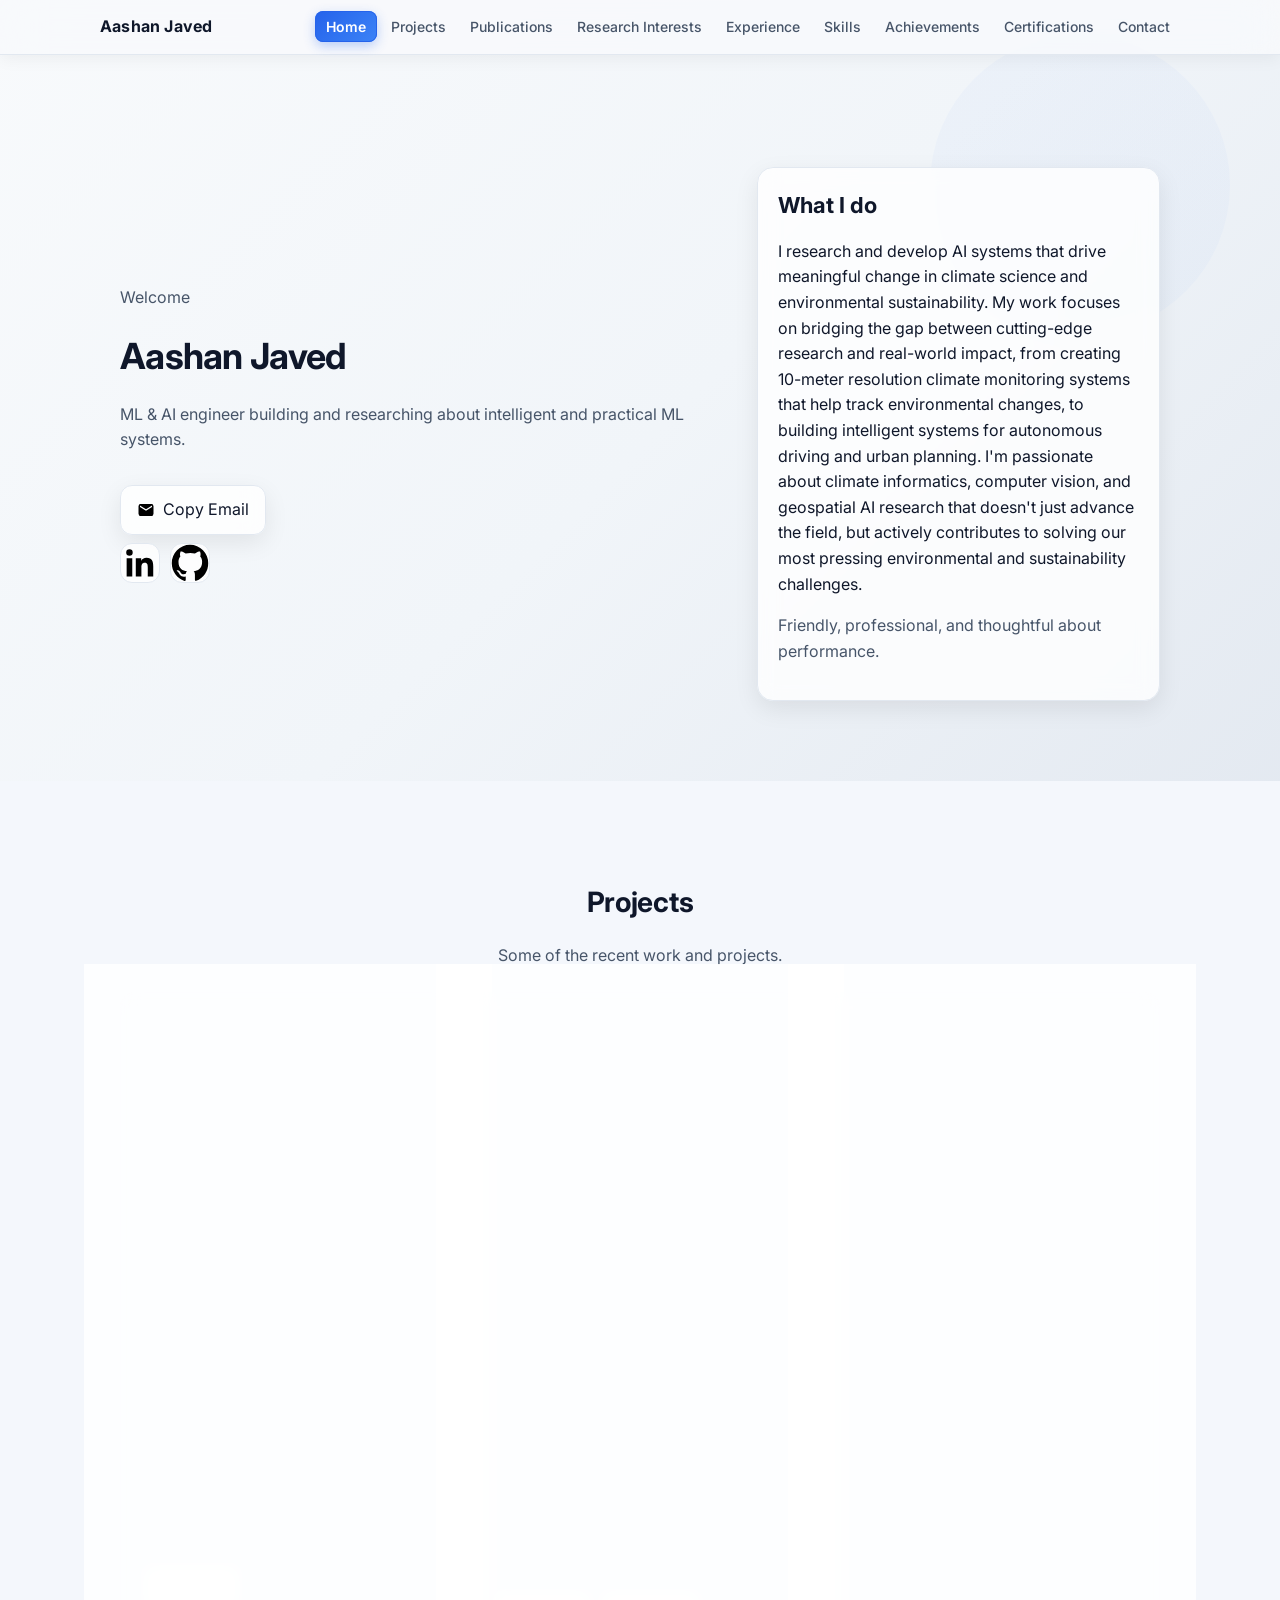
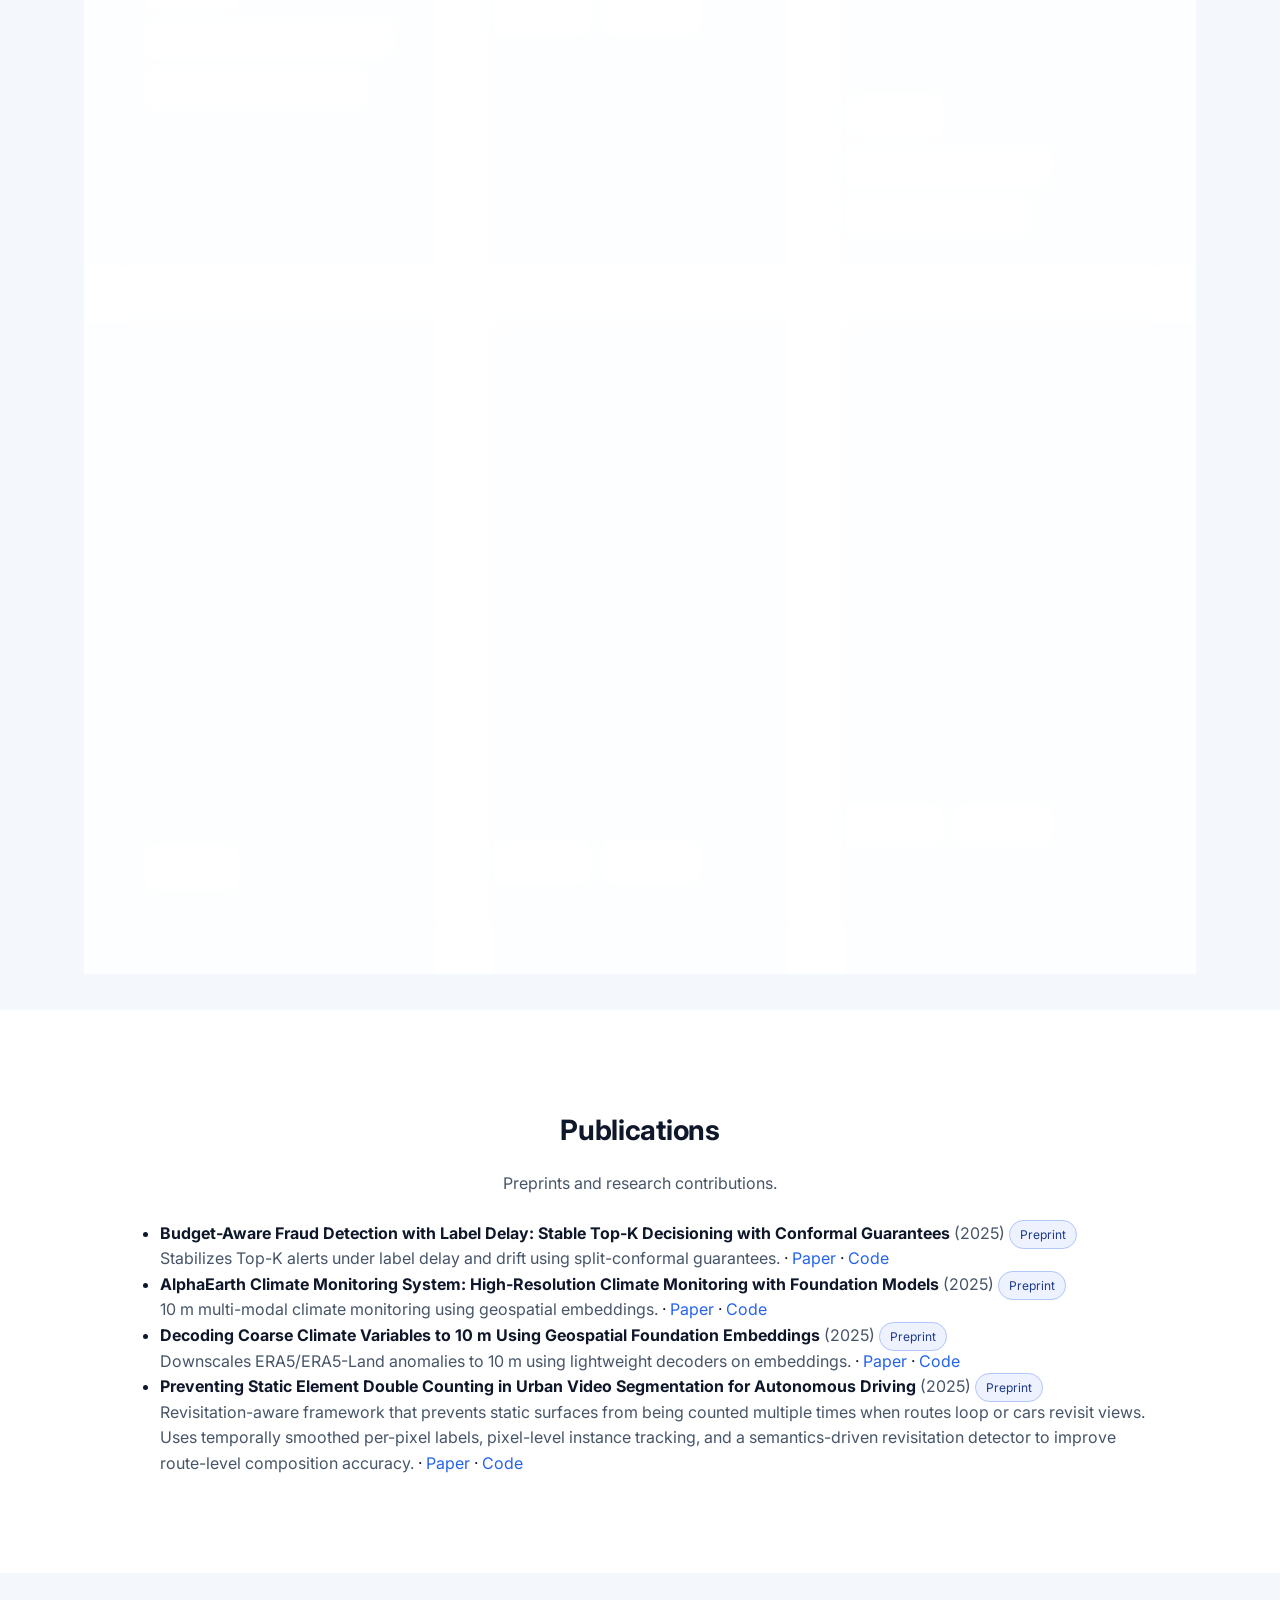
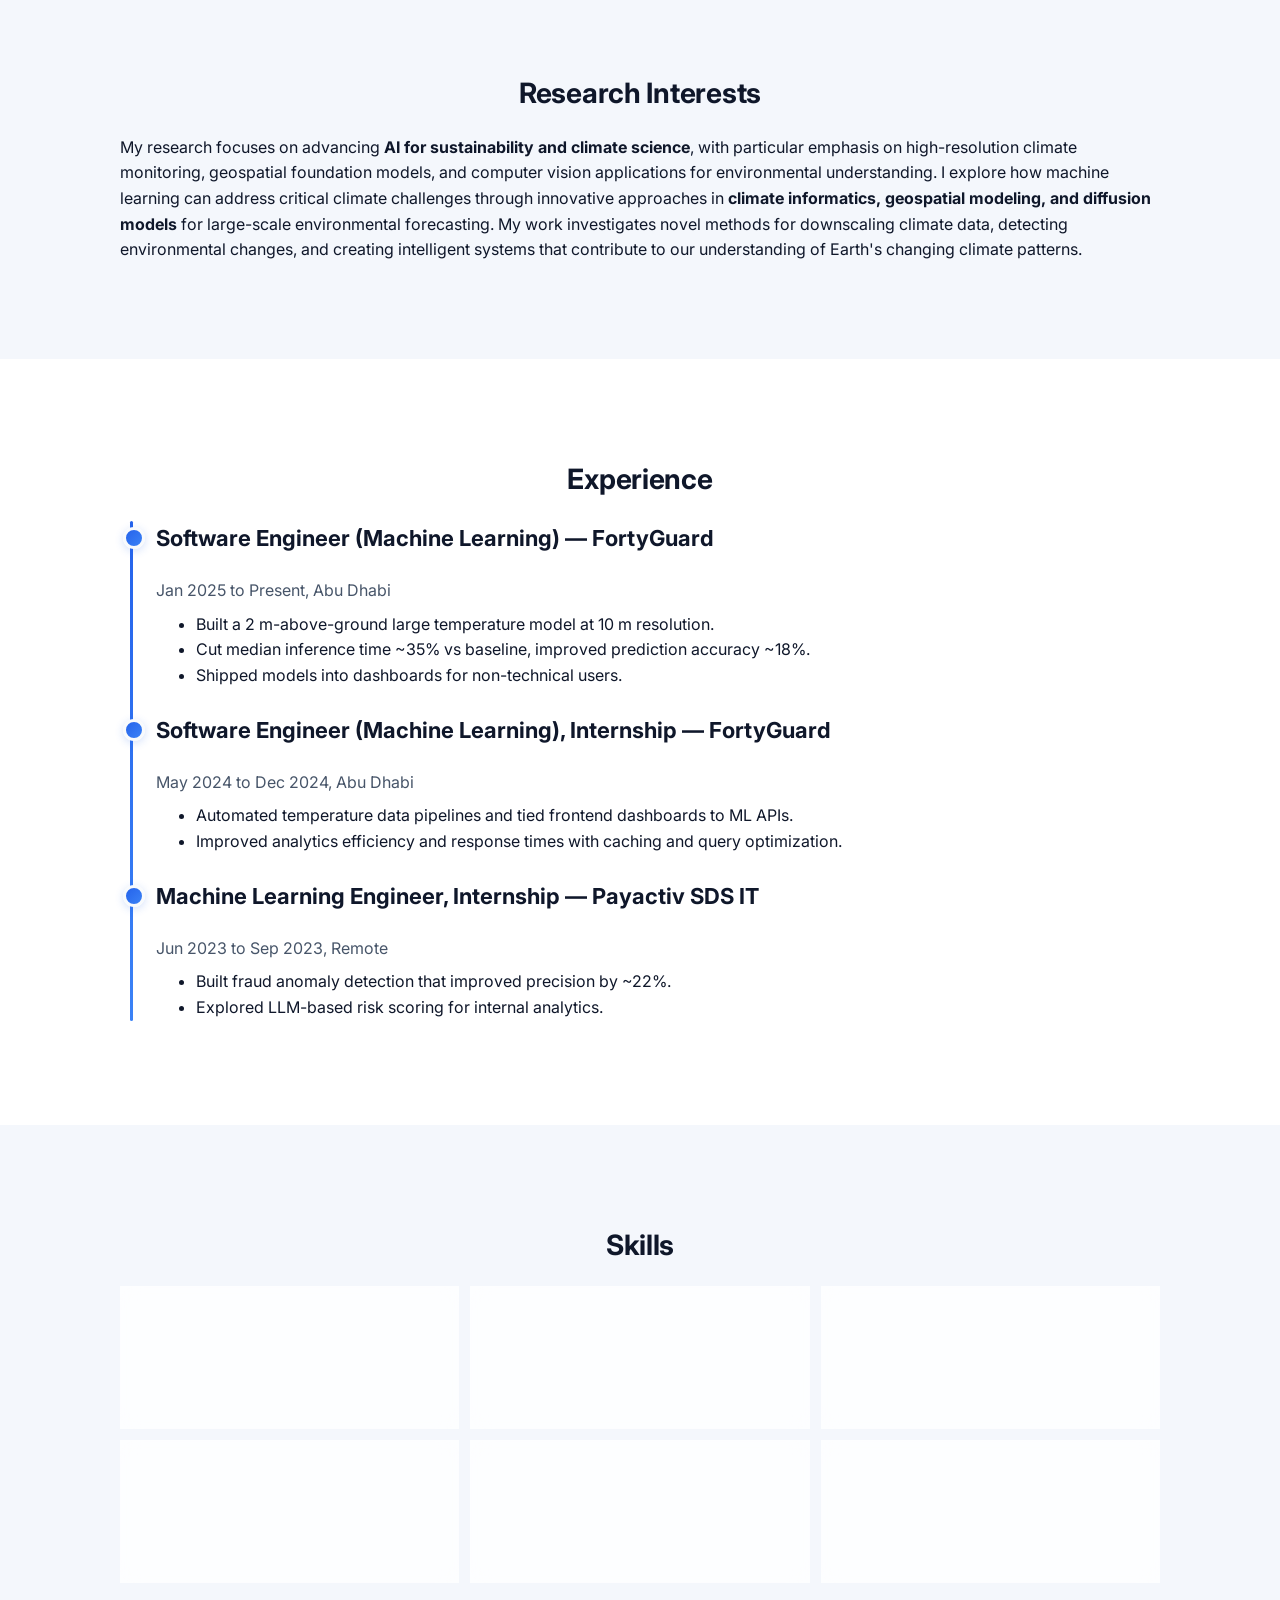
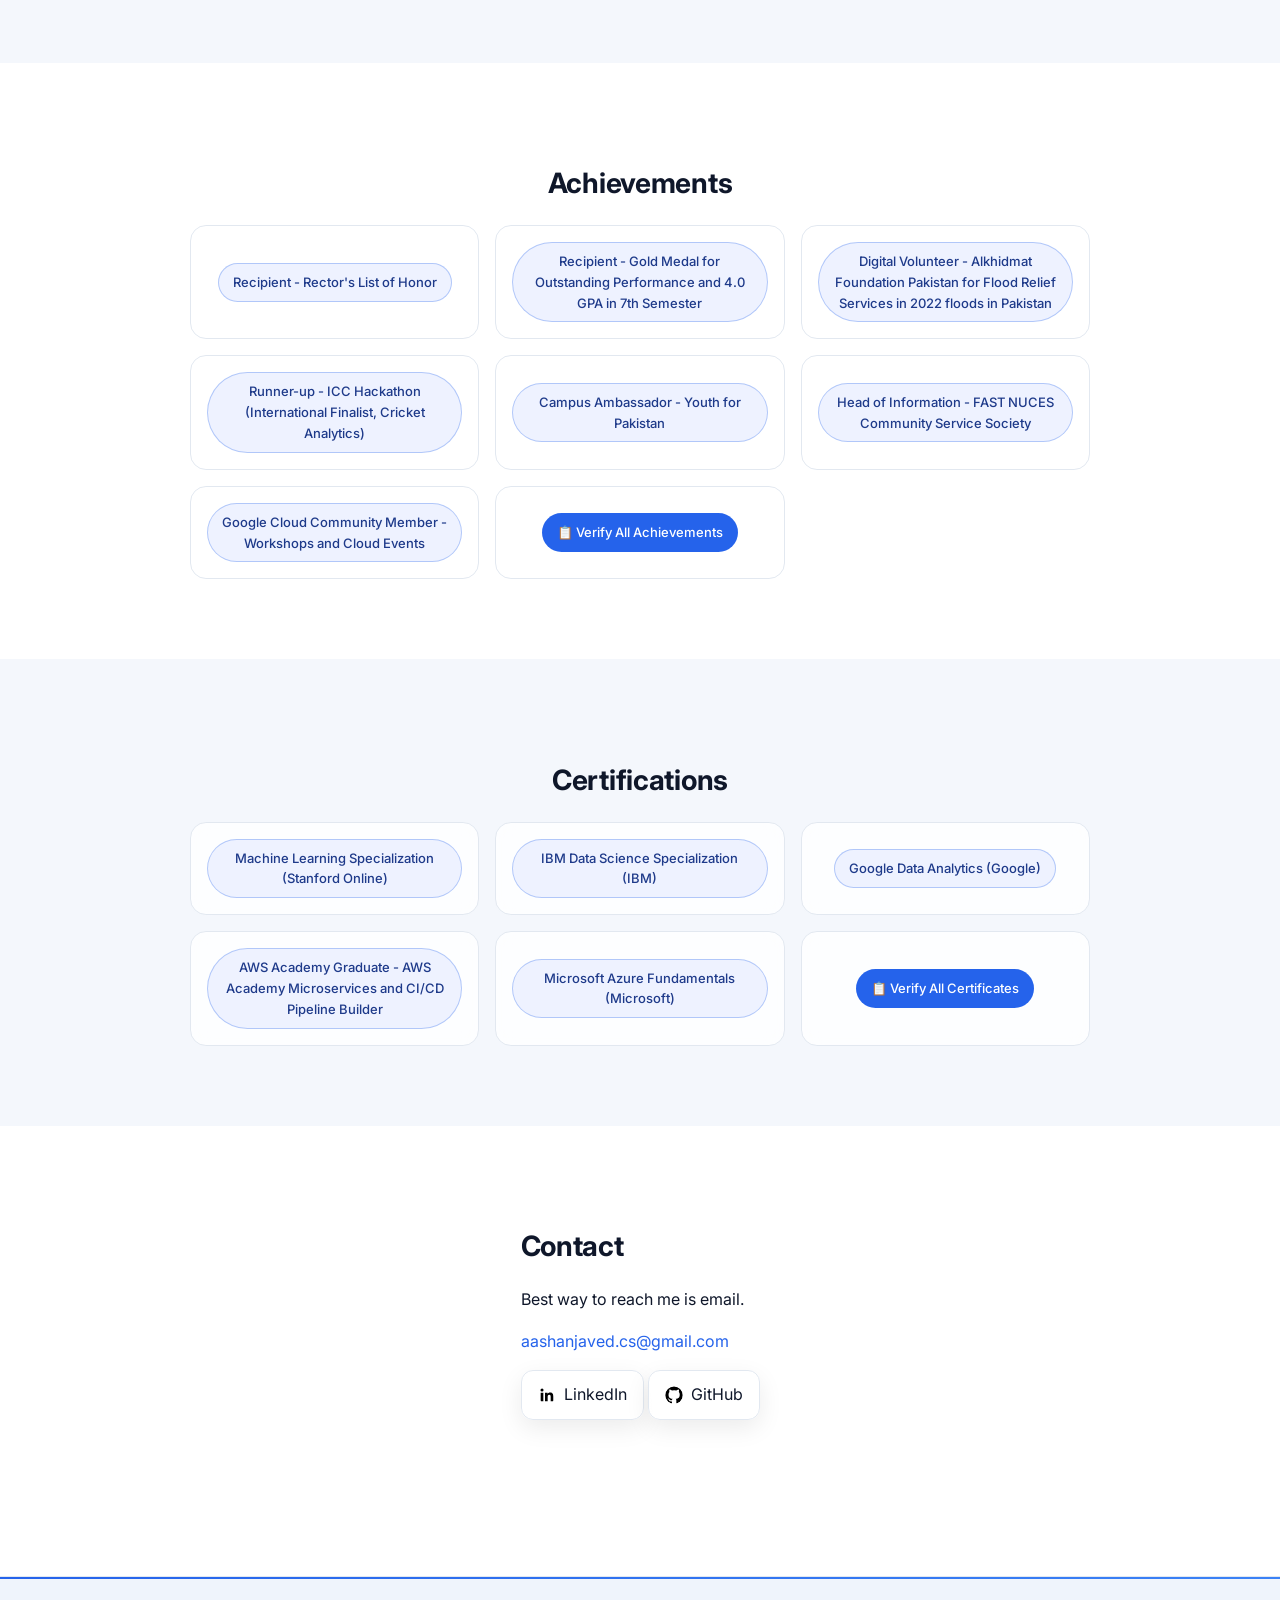
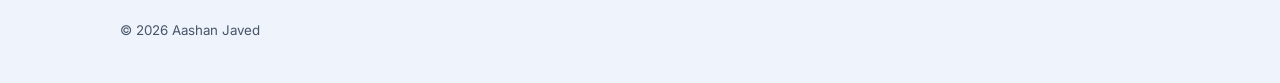
==== index.html @ a5928221 "update" ====
<!doctype html>
<html lang="en">
<head>
  <meta charset="utf-8"/>
  <meta name="viewport" content="width=device-width, initial-scale=1"/>
  <title>Aashan Javed — Portfolio</title>
  <meta name="description" content="Machine Learning & AI engineer focused on climate intelligence, geospatial modeling, and production ML systems."/>
  <link rel="canonical" href="https://your-domain.example"/>
  <meta property="og:title" content="Aashan Javed — Portfolio"/>
  <meta property="og:description" content="Climate intelligence, geospatial modeling, production ML."/>
  <meta property="og:type" content="website"/>
  <meta property="og:url" content="https://your-domain.example"/>
  <meta name="twitter:card" content="summary_large_image"/>
  <link rel="preconnect" href="https://fonts.googleapis.com" crossorigin>
  <link rel="preconnect" href="https://fonts.gstatic.com" crossorigin>
  <link href="https://fonts.googleapis.com/css2?family=Inter:wght@400;600;700&display=swap" rel="stylesheet">
  <link rel="stylesheet" href="assets/css/style.css"/>
</head>
<body>
  <a class="skip-link" href="#home">Skip to content</a>
  <header class="header">
    <div class="container nav" role="navigation" aria-label="Primary">
      <div class="brand" id="brand">
        <img class="profile-photo" src="assets/img/Profile Photo.png" alt="Aashan Javed" />
        <span>Aashan Javed</span>
      </div>
      <ul>
        <li><a href="#home" data-section="home">Home</a></li>
        <li><a href="#projects" data-section="projects">Projects</a></li>
        <li><a href="#publications" data-section="publications">Publications</a></li>
        <li><a href="#about" data-section="about">Research Interests</a></li>
        <li><a href="#experience" data-section="experience">Experience</a></li>
        <li><a href="#skills" data-section="skills">Skills</a></li>
        <li><a href="#achievements" data-section="achievements">Achievements</a></li>
        <li><a href="#certifications" data-section="certifications">Certifications</a></li>
        <li><a href="#contact" data-section="contact">Contact</a></li>
      </ul>
    </div>
  </header>

  <main id="home" class="section">
    <div class="container hero">
      <div>
        <div class="hero-intro">
          <div class="hero-text">
            <div class="kicker">Welcome</div>
            <h1 class="name">Aashan Javed</h1>
            <p class="tag lead">ML & AI engineer building intelligent and practical ML systems. Interested in pursuing research in climate intelligence.</p>
          </div>
        </div>
        <div class="hero-actions">
          <a id="emailBtn" class="btn" href="#" role="button">
            <img class="icon" src="assets/icons/email.svg" alt="" aria-hidden="true"/> Copy Email
          </a>
          <!-- Resume download feature commented out
          <div class="resume-dropdown-container">
            <a id="resumeBtn" class="btn primary" href="#" role="button">
              <img class="icon" src="assets/icons/pdf.svg" alt="" aria-hidden="true"/> Download Resume (PDF)
            </a>
            <div id="resumeDropdown" class="resume-dropdown hidden">
              <div class="resume-option" data-type="europass">
                <strong>Europass Format</strong>
                <span class="resume-desc">Standard European CV format</span>
              </div>
              <div class="resume-option" data-type="standard">
                <strong>Standard Format</strong>
                <span class="resume-desc">Modern professional format</span>
              </div>
            </div>
          </div>
          -->
        </div>
        <div class="socials">
          <a id="socialLinkedin" class="icon-btn" aria-label="LinkedIn" target="_blank" rel="noopener">
            <img class="icon" src="assets/icons/linkedin.svg" alt="" aria-hidden="true"/>
          </a>
          <a id="socialGithub" class="icon-btn" aria-label="GitHub" target="_blank" rel="noopener">
            <img class="icon" src="assets/icons/github.svg" alt="" aria-hidden="true"/>
          </a>
        </div>
      </div>
      <div>
        <article class="card">
          <h3>What I do</h3>
<p>I research and develop AI systems that drive meaningful change in climate science and environmental sustainability. My work focuses on bridging the gap between cutting-edge research and real-world impact, from creating 10-meter resolution climate monitoring systems that help track environmental changes, to building intelligent systems for autonomous driving and urban planning. I'm passionate about climate informatics, computer vision, and geospatial AI research that doesn't just advance the field, but actively contributes to solving our most pressing environmental and sustainability challenges.</p>

          <p class="muted">Friendly, professional, and thoughtful about performance.</p>
        </article>
      </div>
    </div>
  </main>

  <section id="projects" class="section">
    <div class="container">
      <header><h2>Projects</h2><p class="lead">Some of the recent work and projects.</p></header>
      <div class="grid"></div>
    </div>
  </section>

  <section id="publications" class="section">
    <div class="container">
      <header><h2>Publications</h2><p class="lead">Preprints and research contributions.</p></header>
      <ul id="pubList"></ul>
    </div>
  </section>

  <section id="about" class="section">
    <div class="container">
      <header><h2>Research Interests</h2></header>
      <p>Machine Learning, Generative AI, Geospatial Modeling, Climate Informatics, Diffusion Models, Large-Scale Forecasting Systems</p>
    </div>
  </section>

  <section id="experience" class="section">
    <div class="container">
      <header><h2>Experience</h2></header>
      <div class="timeline" id="timeline" aria-label="Career timeline"></div>
    </div>
  </section>

  <section id="skills" class="section">
    <div class="container">
      <header><h2>Skills</h2></header>
      <div id="skillGrid" class="skill-grid"></div>
    </div>
  </section>

  <section id="achievements" class="section">
    <div class="container">
      <header><h2>Achievements</h2></header>
      <div class="achievement-grid"></div>
    </div>
  </section>

  <section id="certifications" class="section">
    <div class="container">
      <header><h2>Certifications</h2></header>
      <div class="certification-grid"></div>
    </div>
  </section>


  <section id="contact" class="section">
    <div class="container center">
      <div>
        <h2>Contact</h2>
        <p>Best way to reach me is email.</p>
        <p><a id="footerEmail" href="mailto:aashanjaved.cs@gmail.com"><span>aashanjaved.cs@gmail.com</span></a></p>
        <p class="mt-12">
          <a id="footerLinkedin" class="btn" target="_blank" rel="noopener"><img class="icon" src="assets/icons/linkedin.svg" alt="" aria-hidden="true"/> LinkedIn</a>
          <a id="footerGithub" class="btn" target="_blank" rel="noopener"><img class="icon" src="assets/icons/github.svg" alt="" aria-hidden="true"/> GitHub</a>
        </p>
      </div>
    </div>
  </section>

  <footer>
    <div class="container muted">
      <small>&copy; <span id="year"></span> <span id="brandFoot">Aashan Javed</span></small>
    </div>
  </footer>

  <script src="assets/js/main.js" defer></script>
  <script>
    document.getElementById("year").textContent = new Date().getFullYear();
    document.getElementById("brandFoot").textContent = "Aashan Javed";
    // hydrate achievements and certifications from data.json after main.js loads
    fetch("data.json").then(r=>r.json()).then(d=>{
      // Achievements grid - Skills-like layout
      const achGrid = document.querySelector(".achievement-grid");
      
      // Create individual achievement cards
      d.achievements.items.forEach(a=>{
        const card = document.createElement("div");
        card.className = "skill-group";
        card.innerHTML = `
          <div class="chips">
            <span class="chip">${a}</span>
          </div>
        `;
        achGrid.appendChild(card);
      });
      
      // Add verification link card for achievements
      if(d.achievements.verificationLink) {
        const verifyCard = document.createElement("div");
        verifyCard.className = "skill-group";
        verifyCard.innerHTML = `
          <div class="chips">
            <a href="${d.achievements.verificationLink}" target="_blank" rel="noopener" class="chip" style="background: var(--accent); color: white;">
              📋 Verify All Achievements
            </a>
          </div>
        `;
        achGrid.appendChild(verifyCard);
      }
      
      // Certifications grid - Skills-like layout
      const certGrid = document.querySelector(".certification-grid");
      
      // Create individual certification cards
      d.certifications.items.forEach(c=>{
        const card = document.createElement("div");
        card.className = "skill-group";
        card.innerHTML = `
          <div class="chips">
            <a href="${c.link}" target="_blank" rel="noopener" class="chip">${c.name}</a>
          </div>
        `;
        certGrid.appendChild(card);
      });
      
      // Add verification link card for certifications
      if(d.certifications.verificationLink) {
        const verifyCard = document.createElement("div");
        verifyCard.className = "skill-group";
        verifyCard.innerHTML = `
          <div class="chips">
            <a href="${d.certifications.verificationLink}" target="_blank" rel="noopener" class="chip" style="background: var(--accent); color: white;">
              📋 Verify All Certificates
            </a>
          </div>
        `;
        certGrid.appendChild(verifyCard);
      }
      
      // set accent color from data
      const accent = d?.meta?.accent;
      if(accent){
        document.documentElement.style.setProperty("--accent", accent);
      }
    });
  </script>
</body>
</html>
---- assets/css/style.css ----
:root{
  --bg: linear-gradient(135deg, #f8fafc 0%, #f1f5f9 50%, #e2e8f0 100%);
  --bg-solid: #f8fafc;
  --text: #0f172a;
  --muted: #475569;
  --card: rgba(255, 255, 255, 0.8);
  --card-hover: rgba(255, 255, 255, 0.95);
  --border: #e2e8f0;
  --accent: #2563eb;
  --accent-light: #3b82f6;
  --accent-gradient: linear-gradient(135deg, #2563eb 0%, #3b82f6 100%);
  --chip-bg: #eef2ff;
  --chip-text: #1e3a8a;
  --shadow: 0 8px 24px rgba(0,0,0,0.08);
  --shadow-lg: 0 20px 40px rgba(0,0,0,0.12);
  --hero-accent: #f0f7ff;
}

@media (prefers-color-scheme: dark){
  :root{
    --bg: linear-gradient(135deg, #0b1220 0%, #0f172a 50%, #1e293b 100%);
    --bg-solid: #0b1220;
    --text: #e5e7eb;
    --muted: #94a3b8;
    --card: rgba(15, 23, 42, 0.8);
    --card-hover: rgba(15, 23, 42, 0.95);
    --border: #1f2937;
    --accent: #60a5fa;
    --accent-light: #93c5fd;
    --accent-gradient: linear-gradient(135deg, #60a5fa 0%, #93c5fd 100%);
    --chip-bg: #1e293b;
    --chip-text: #c7d2fe;
    --shadow: 0 10px 30px rgba(0,0,0,0.35);
    --shadow-lg: 0 25px 50px rgba(0,0,0,0.45);
    --hero-accent: #0f1729;
  }
}

*{box-sizing:border-box}
html{scroll-behavior:smooth}
body{
  margin:0;
  font-family: Inter, ui-sans-serif, system-ui, -apple-system, Segoe UI, Roboto, Arial, Noto Sans, 'Apple Color Emoji', 'Segoe UI Emoji';
  color:var(--text);
  background:var(--bg);
  background-attachment: fixed;
  line-height:1.6;
  -webkit-font-smoothing:antialiased;
  text-rendering:optimizeLegibility;
}

h1{font-size:36px; letter-spacing:-0.02em; line-height:1.2}
h2{font-size:28px; letter-spacing:-0.01em; line-height:1.25}
h3{font-size:22px}
p, li{font-size:16px}

.container{max-width:1080px; margin:0 auto; padding:0 20px}
.section{padding:80px 0; position: relative;}
.section:nth-child(even){
  background: color-mix(in oklab, var(--bg-solid) 98%, var(--accent) 2%);
}
.section header{margin-bottom:24px}
.section p.lead{color:var(--muted)}

a{color:var(--accent); text-decoration: none; position: relative}
a::after{
  content:""; position:absolute; left:0; bottom:-2px; height:2px; width:100%;
  background:currentColor; transform:scaleX(0); transform-origin:left; transition:transform 160ms ease-out;
}
a:hover::after{transform:scaleX(1)}

.btn{
  display:inline-flex; align-items:center; gap:.5rem;
  padding:.7rem 1rem; border-radius:12px; border:1px solid var(--border);
  background:var(--card); color:var(--text); text-decoration:none;
  box-shadow:var(--shadow); transition:all 200ms ease;
  backdrop-filter: blur(10px);
}
.btn:hover{ 
  transform:translateY(-2px); 
  box-shadow:var(--shadow-lg);
  background:var(--card-hover);
}
.btn.primary{ 
  background:var(--accent-gradient); 
  color:white; 
  border-color:transparent;
  box-shadow:0 8px 24px rgba(37, 99, 235, 0.25);
}
.btn.primary:hover{
  box-shadow:0 16px 32px rgba(37, 99, 235, 0.35);
}
.btn .icon{ width:18px; height:18px }

/* Resume Dropdown */
.resume-dropdown-container{
  position: relative;
  display: inline-block;
}
.resume-dropdown{
  position: absolute;
  top: 100%;
  left: 0;
  min-width: 280px;
  background: var(--card);
  border: 1px solid var(--border);
  border-radius: 12px;
  box-shadow: var(--shadow-lg);
  backdrop-filter: blur(10px);
  z-index: 1000;
  margin-top: 8px;
  overflow: hidden;
}
.resume-option{
  padding: 12px 16px;
  cursor: pointer;
  transition: all 150ms ease;
  border-bottom: 1px solid var(--border);
}
.resume-option:last-child{
  border-bottom: none;
}
.resume-option:hover{
  background: var(--accent);
  color: white;
}
.resume-option strong{
  display: block;
  margin-bottom: 4px;
  font-size: 14px;
}
.resume-option .resume-desc{
  font-size: 12px;
  opacity: 0.8;
}

/* Header / nav */
.skip-link{
  position:absolute; left:-9999px; top:auto; width:1px; height:1px; overflow:hidden;
}
.skip-link:focus{ position:fixed; left:16px; top:16px; width:auto; height:auto; padding:8px 12px; background:var(--accent); color:#fff; border-radius:8px; z-index:10000}

.header{
  position:sticky; top:0; z-index:9999; backdrop-filter:saturate(180%) blur(20px);
  background: color-mix(in oklab, var(--bg-solid) 85%, transparent);
  border-bottom:1px solid var(--border);
  box-shadow: 0 4px 16px rgba(0,0,0,0.05);
}
.nav{
  display:flex; align-items:center; justify-content:space-between; gap:12px;
  padding:14px 0;
}
.nav .brand{ 
  font-weight:700; 
  letter-spacing:.2px;
  display: flex;
  align-items: center;
  gap: 12px;
}
.nav .brand .profile-photo{
  width: 36px;
  height: 36px;
  border-radius: 50%;
  object-fit: cover;
  border: 2px solid var(--accent);
  transition: all 200ms ease;
}
.nav .brand .profile-photo:hover{
  transform: scale(1.05);
  box-shadow: 0 4px 12px rgba(37, 99, 235, 0.3);
}
.nav ul{ display:flex; gap:4px; list-style:none; margin:0; padding:0; flex-wrap: nowrap }
.nav a{
  padding:6px 10px; 
  border-radius:8px; 
  color:var(--muted);
  transition: all 200ms ease;
  position: relative;
  font-weight: 500;
  white-space: nowrap;
  font-size: 14px;
  line-height: 1.4;
}
.nav a:hover{
  color:var(--text);
  background: color-mix(in oklab, var(--card) 80%, transparent);
}
.nav a.active, .nav a:focus-visible{
  outline:none; 
  color:white; 
  background:var(--accent-gradient); 
  border:1px solid var(--accent);
  box-shadow: 0 4px 12px rgba(37, 99, 235, 0.3);
  font-weight: 600;
}
.nav a.active::after{
  content: none; /* Remove underline for active nav items */
}

/* Hero */
.hero{
  display:grid; grid-template-columns:1.2fr .8fr; gap:32px; align-items:center; padding-top:32px;
  position: relative;
}
.hero::before{
  content: '';
  position: absolute;
  top: -100px;
  right: -50px;
  width: 300px;
  height: 300px;
  background: var(--accent-gradient);
  border-radius: 50%;
  opacity: 0.03;
  z-index: -1;
}
.hero-intro{
  display: flex;
  align-items: center;
  gap: 20px;
  margin-bottom: 16px;
}
.hero-profile-photo{
  width: 80px;
  height: 80px;
  border-radius: 50%;
  object-fit: cover;
  border: 3px solid var(--accent);
  box-shadow: 0 8px 24px rgba(37, 99, 235, 0.2);
  transition: all 300ms ease;
  flex-shrink: 0;
}
.hero-profile-photo:hover{
  transform: scale(1.05);
  box-shadow: 0 12px 32px rgba(37, 99, 235, 0.3);
}
.hero-text{
  flex: 1;
}
@media (max-width:900px){ 
  .hero{ grid-template-columns:1fr }
  .hero::before{ width: 200px; height: 200px; top: -50px; right: -25px; }
  .hero-intro{ flex-direction: column; text-align: center; gap: 16px; }
  .hero-profile-photo{ width: 100px; height: 100px; }
}
@media (max-width:600px){
  .hero-intro{ gap: 12px; }
  .hero-profile-photo{ width: 70px; height: 70px; }
}
.kicker{ color:var(--muted); margin-bottom:6px }
.hero-actions{ display:flex; gap:12px; flex-wrap:wrap; margin-top:16px }
.socials{ display:flex; gap:10px; margin-top:8px }
.icon-btn{
  display:inline-flex; align-items:center; justify-content:center;
  width:40px; height:40px; border-radius:12px; border:1px solid var(--border);
  background:var(--card); color:var(--text); transition:all 200ms ease;
  backdrop-filter: blur(10px);
}
.icon-btn:hover{ 
  transform:translateY(-2px);
  background:var(--card-hover);
  box-shadow:var(--shadow);
}

/* Cards */
.grid{ display:grid; grid-template-columns:repeat(12,1fr); gap:16px }
.card{
  grid-column: span 12;
  border:1px solid var(--border); 
  background:var(--card); 
  border-radius:16px; 
  padding:20px;
  box-shadow:var(--shadow); 
  transition:all 200ms ease;
  backdrop-filter: blur(10px);
  position: relative;
  overflow: hidden;
}
.card::before{
  content: '';
  position: absolute;
  top: 0;
  left: 0;
  right: 0;
  height: 3px;
  background: var(--accent-gradient);
  transform: scaleX(0);
  transform-origin: left;
  transition: transform 200ms ease;
}
.card:hover{ 
  transform:translateY(-4px);
  box-shadow:var(--shadow-lg);
  background:var(--card-hover);
}
.card:hover::before{
  transform: scaleX(1);
}
@media (min-width:640px){ .col-6{ grid-column: span 6 } }
@media (min-width:980px){ .col-4{ grid-column: span 4 } }

.card h3{ margin:0 0 8px 0 }
.card .meta{ color:var(--muted); font-size:14px }
.card .chips{ display:flex; flex-wrap:wrap; gap:8px; margin-top:10px }
.chip{
  font-size:12px; 
  padding:6px 10px; 
  border-radius:999px; 
  background:var(--chip-bg); 
  color:var(--chip-text);
  border:1px solid color-mix(in oklab, var(--accent) 30%, transparent);
  transition: all 150ms ease;
}

/* Section headers center */
.section header {
  text-align: center;
}

.card .thumb{ width:100%; height:180px; border-radius:12px; background:#e5e7eb; display:block; overflow:hidden; margin:10px 0 }
.card .thumb img{ width:100%; height:100%; object-fit:cover }

/* Timeline */
.timeline{ position:relative }
.timeline::before{ 
  content:""; 
  position:absolute; 
  left:10px; 
  top:0; 
  bottom:0; 
  width:3px; 
  background: var(--accent-gradient);
  border-radius: 2px;
}
.tl-item{ position:relative; padding-left:36px; margin-bottom:24px }
.tl-item::before{
  content:""; 
  position:absolute; 
  left:3px; 
  top:6px; 
  width:16px; 
  height:16px; 
  border-radius:50%; 
  background:var(--accent-gradient);
  border:3px solid var(--bg-solid);
  box-shadow: 0 2px 8px rgba(37, 99, 235, 0.2);
}

/* Skills */
.skill-grid{ display:grid; grid-template-columns:repeat(2,1fr); gap:12px }
@media (min-width:700px){ .skill-grid{ grid-template-columns:repeat(3,1fr) } }
.skill-group{ 
  border:1px solid var(--border); 
  background:var(--card); 
  border-radius:16px; 
  padding:16px;
  transition: all 200ms ease;
  backdrop-filter: blur(10px);
}
.skill-group:hover{
  transform: translateY(-2px);
  box-shadow: var(--shadow);
  background: var(--card-hover);
}
.skill-group h4{ margin:0 0 8px 0; color: var(--accent); }
.skill-group .chips{ display:flex; flex-wrap:wrap; gap:8px }

/* Achievements and Certifications - Enhanced styling */
.achievement-grid, .certification-grid { 
  display:grid; 
  grid-template-columns:repeat(1,1fr); 
  gap:16px;
  max-width: 900px;
  margin: 0 auto;
}
@media (min-width:600px){ 
  .achievement-grid, .certification-grid { 
    grid-template-columns:repeat(2,1fr) 
  } 
}
@media (min-width:900px){ 
  .achievement-grid, .certification-grid { 
    grid-template-columns:repeat(3,1fr) 
  } 
}

/* Enhanced skill-group for achievements/certifications */
.achievement-grid .skill-group,
.certification-grid .skill-group {
  min-height: 70px;
  display: flex;
  align-items: center;
  justify-content: center;
  text-align: center;
}

.achievement-grid .skill-group .chips,
.certification-grid .skill-group .chips {
  justify-content: center;
  width: 100%;
}

.achievement-grid .chip,
.certification-grid .chip {
  font-size: 13px;
  padding: 8px 14px;
  font-weight: 500;
}

/* Certification links styling */
.certification-grid .chip {
  text-decoration: none;
  cursor: pointer;
}

.certification-grid .chip::after {
  content: none;
}

.certification-grid .chip:hover {
  background: var(--accent);
  color: white;
  transform: translateY(-2px);
  box-shadow: 0 4px 12px rgba(37, 99, 235, 0.3);
}

/* Footer */
footer{ 
  padding:40px 0; 
  border-top:1px solid var(--border); 
  margin-top:60px;
  background: color-mix(in oklab, var(--bg-solid) 96%, var(--accent) 4%);
  position: relative;
}
footer::before{
  content: '';
  position: absolute;
  top: 0;
  left: 0;
  right: 0;
  height: 2px;
  background: var(--accent-gradient);
}
small.note{ color:var(--muted) }

/* Accessibility */
:focus-visible{ outline:3px solid color-mix(in oklab, var(--accent) 70%, white); outline-offset:3px }
img{ border-radius:12px }

/* Utilities */
.muted{ color:var(--muted) }
.mt-8{ margin-top:8px } .mt-12{ margin-top:12px } .mt-16{ margin-top:16px } .mt-24{ margin-top:24px } .mt-32{ margin-top:32px }
.center{ display:flex; align-items:center; justify-content:center }
.hidden{ display:none }
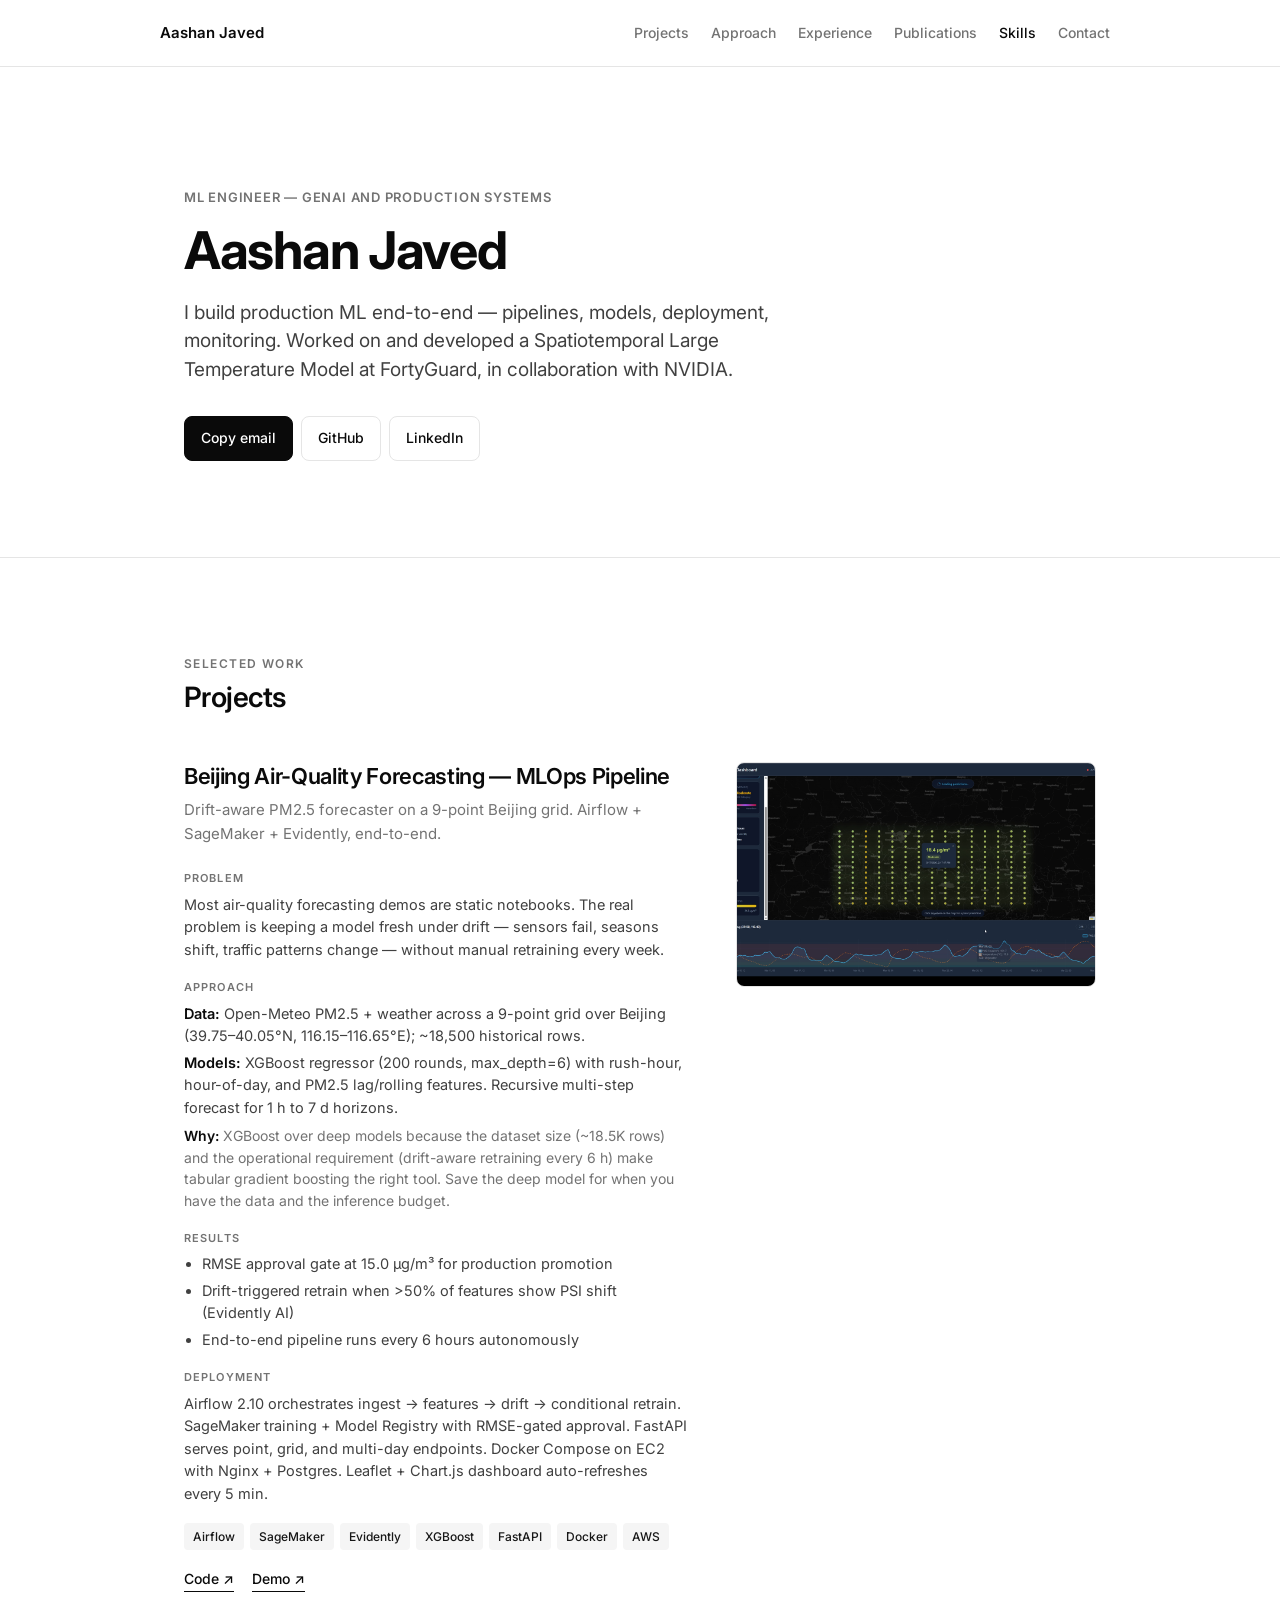
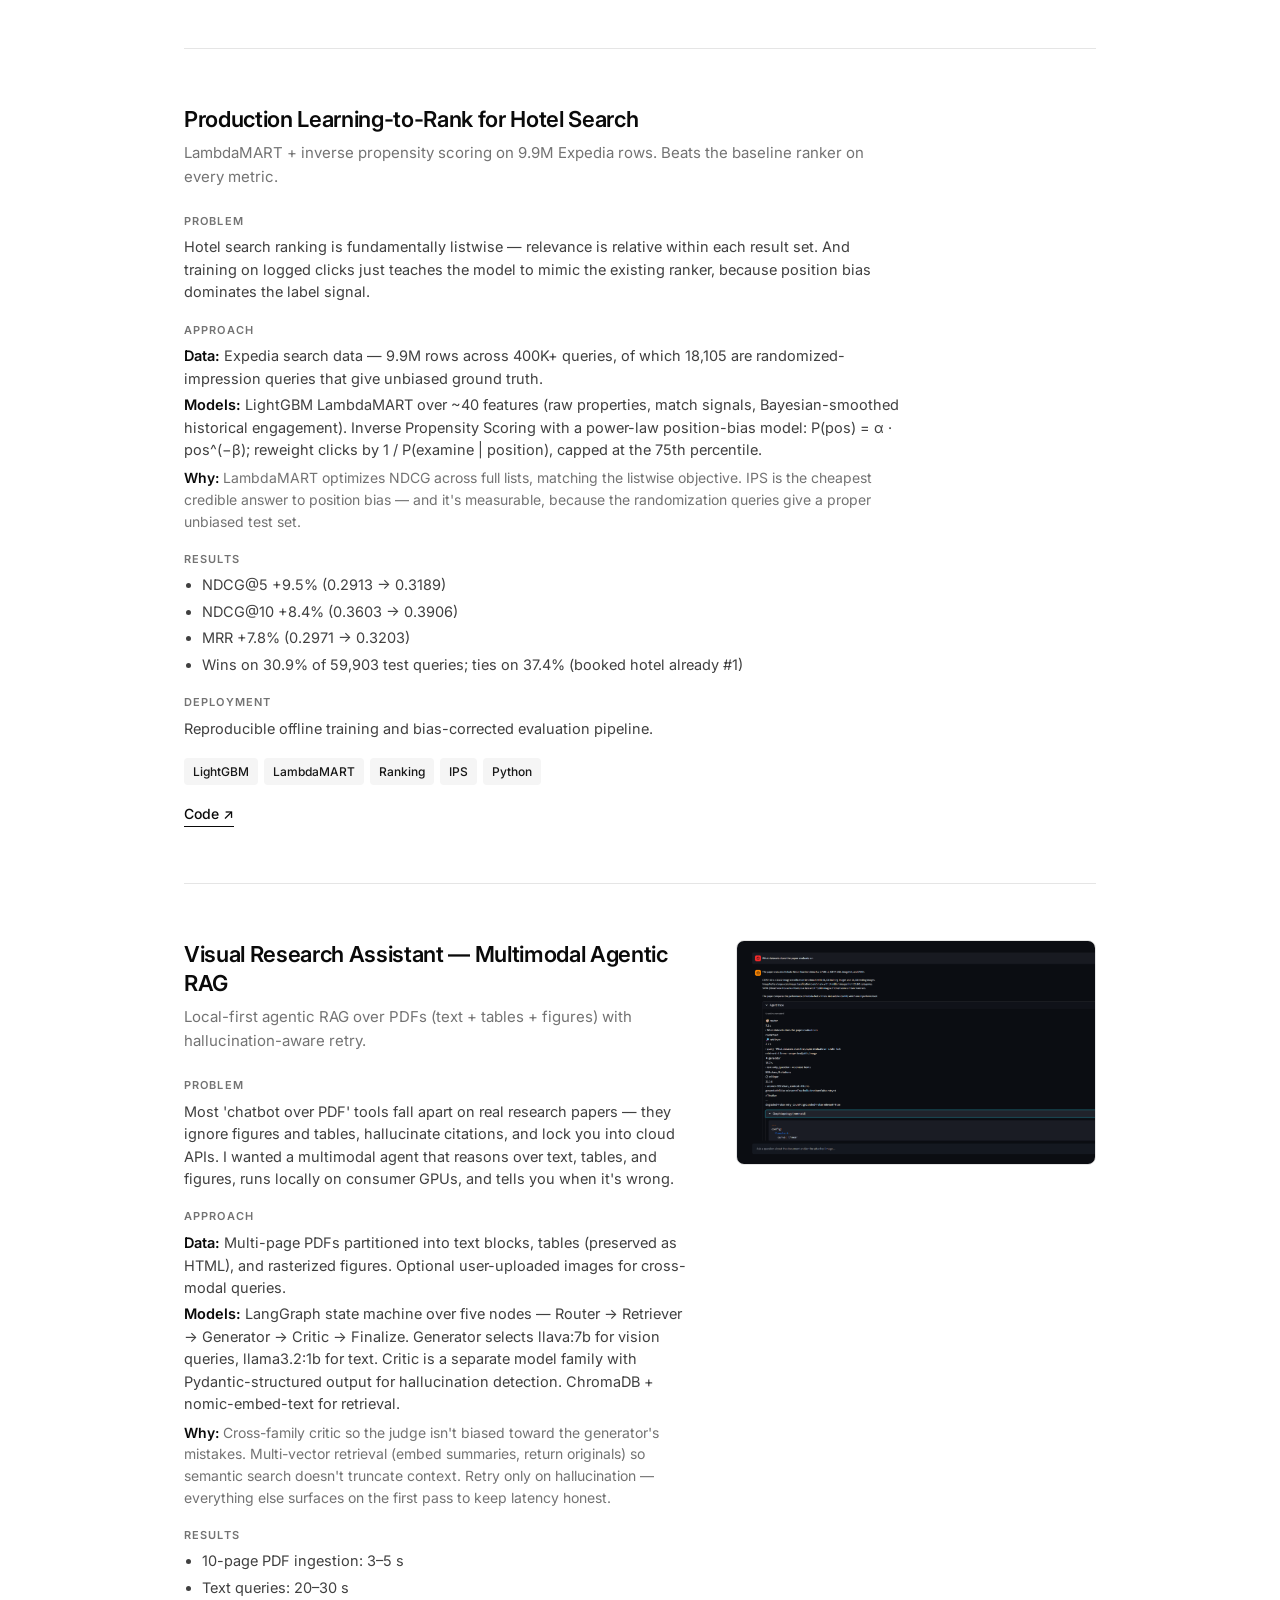
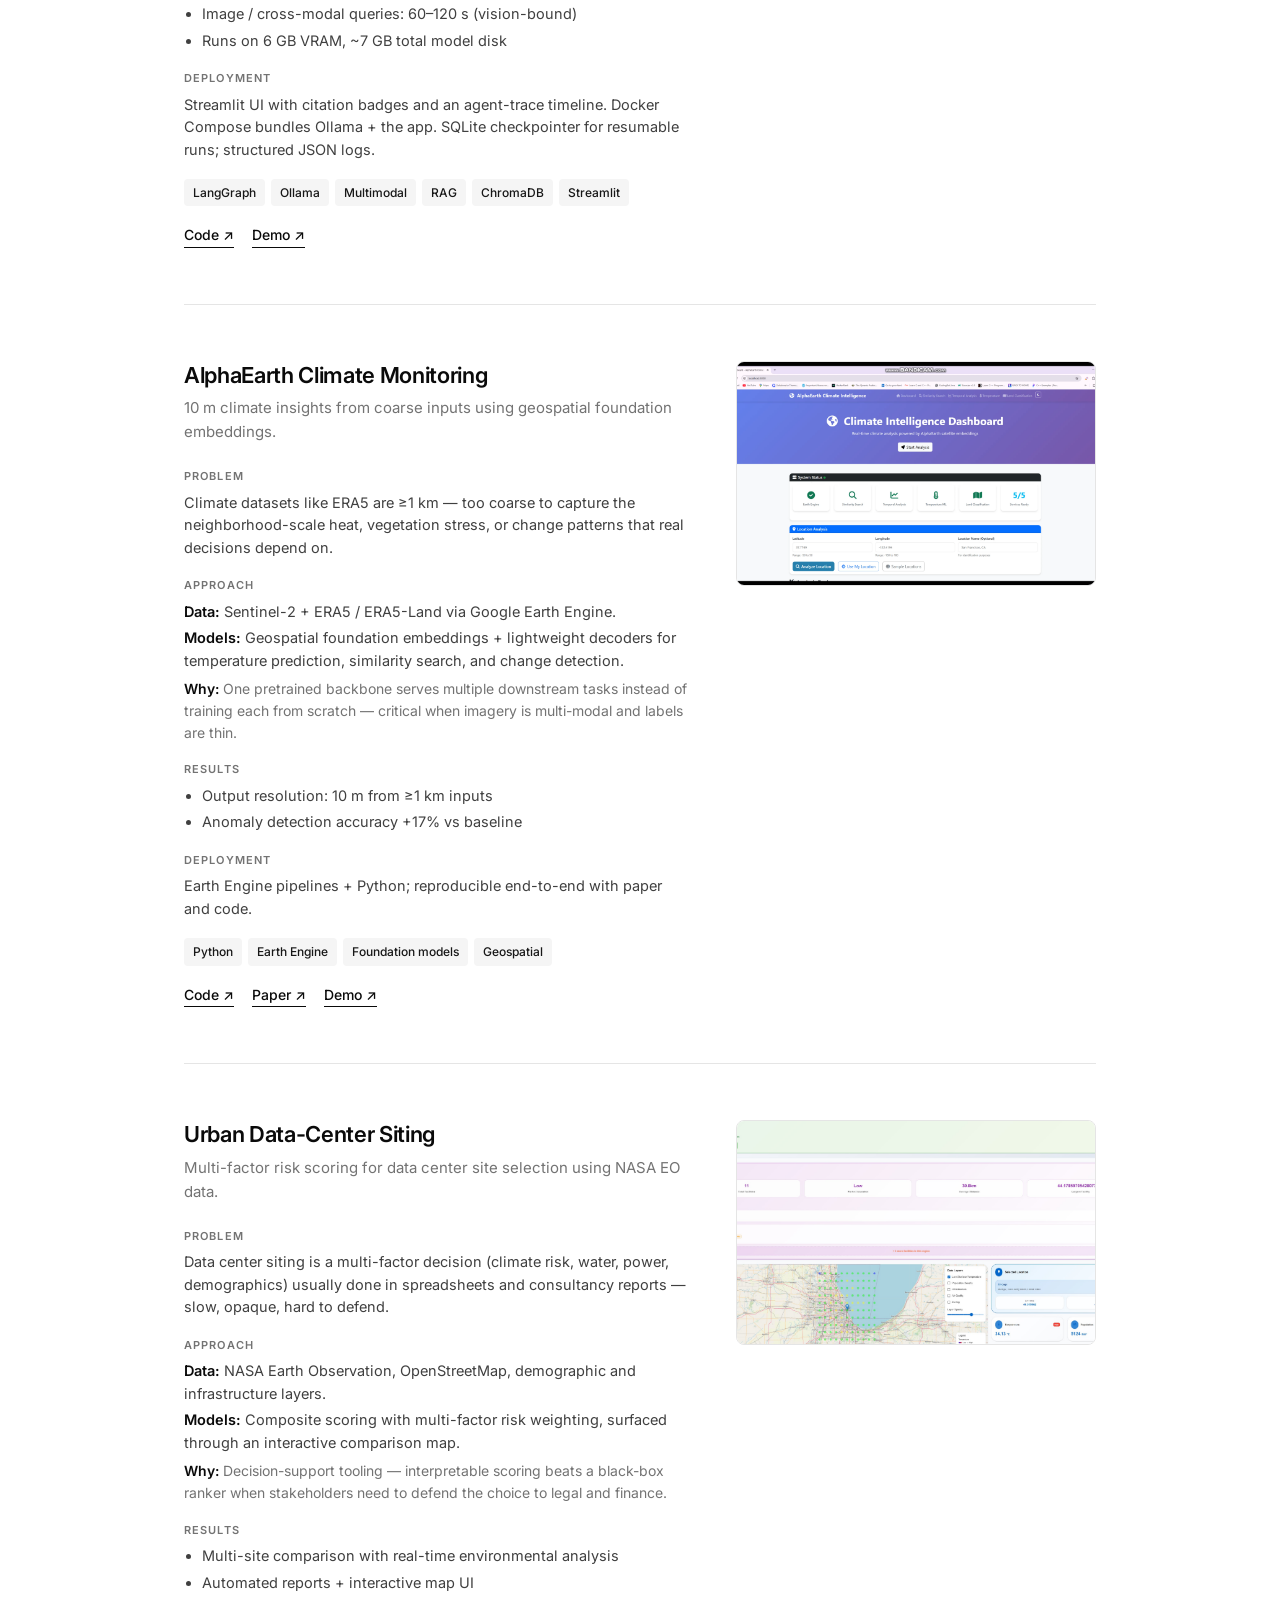
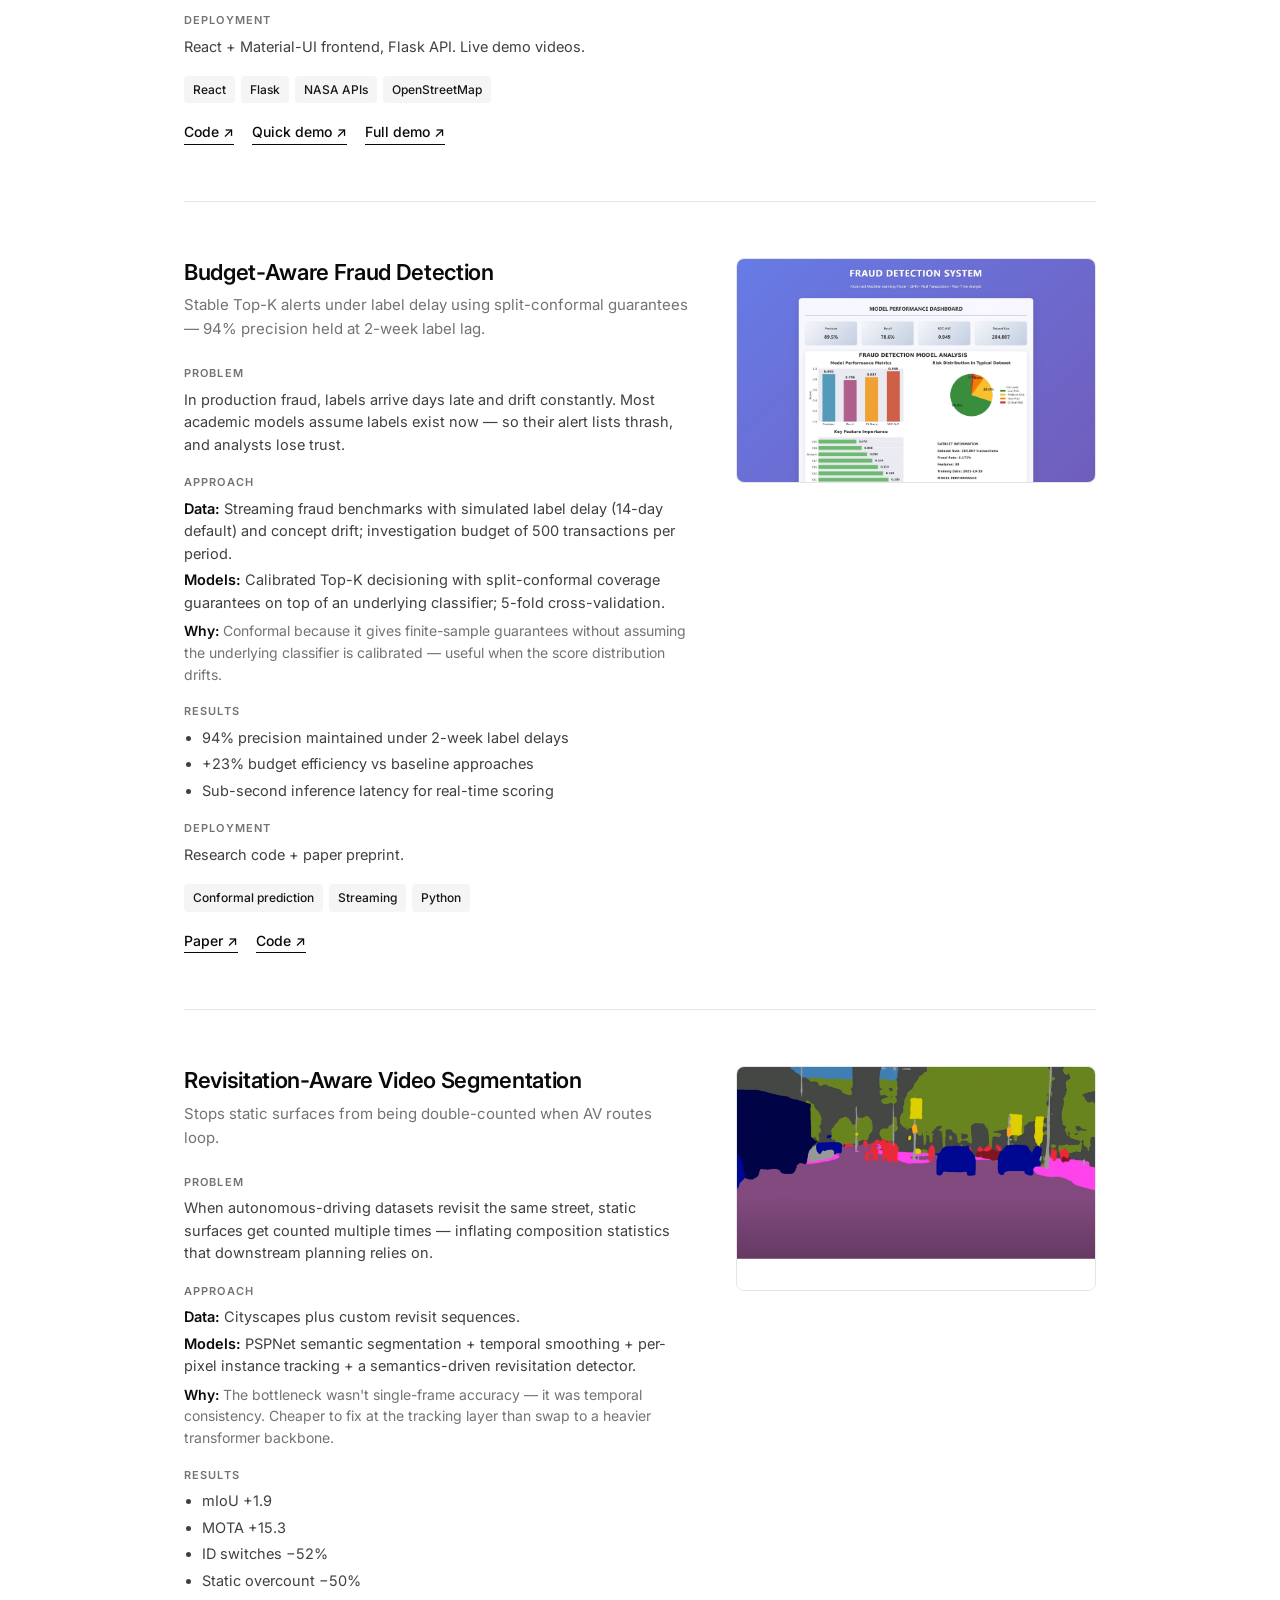
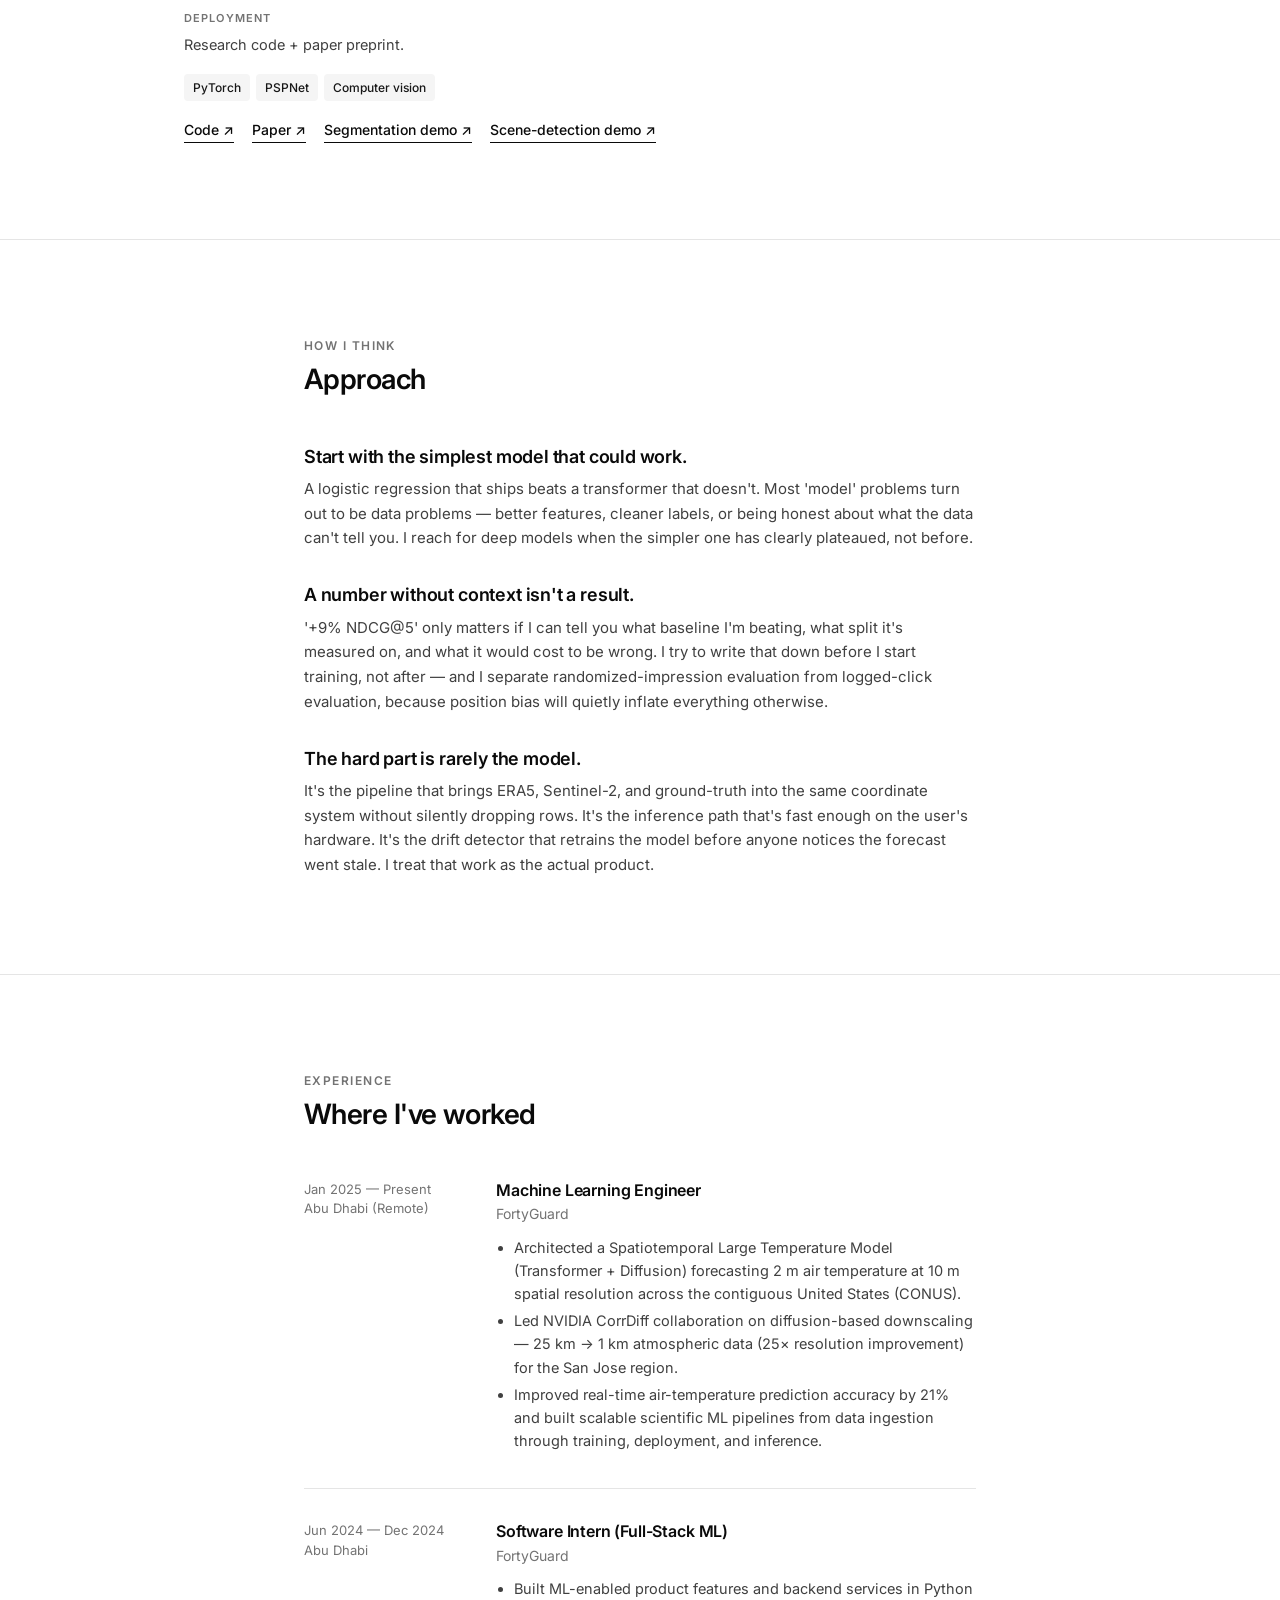
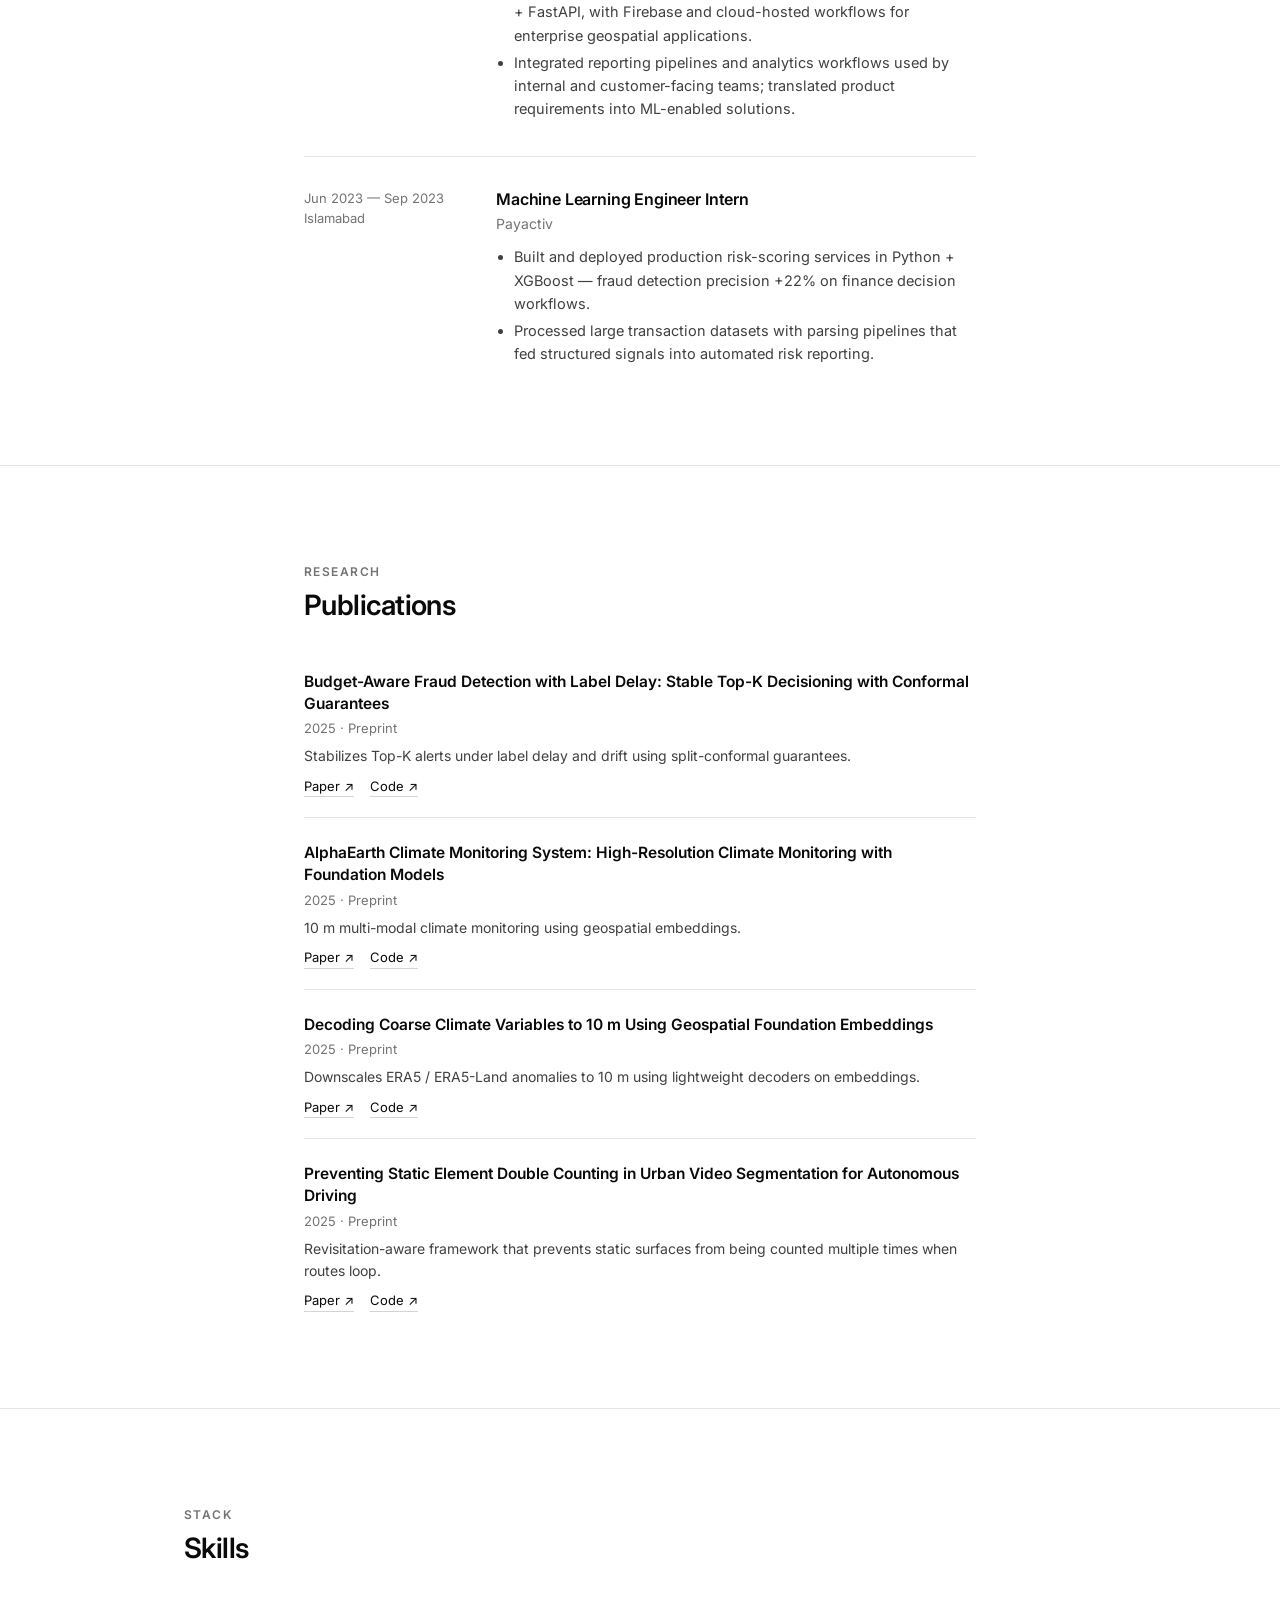
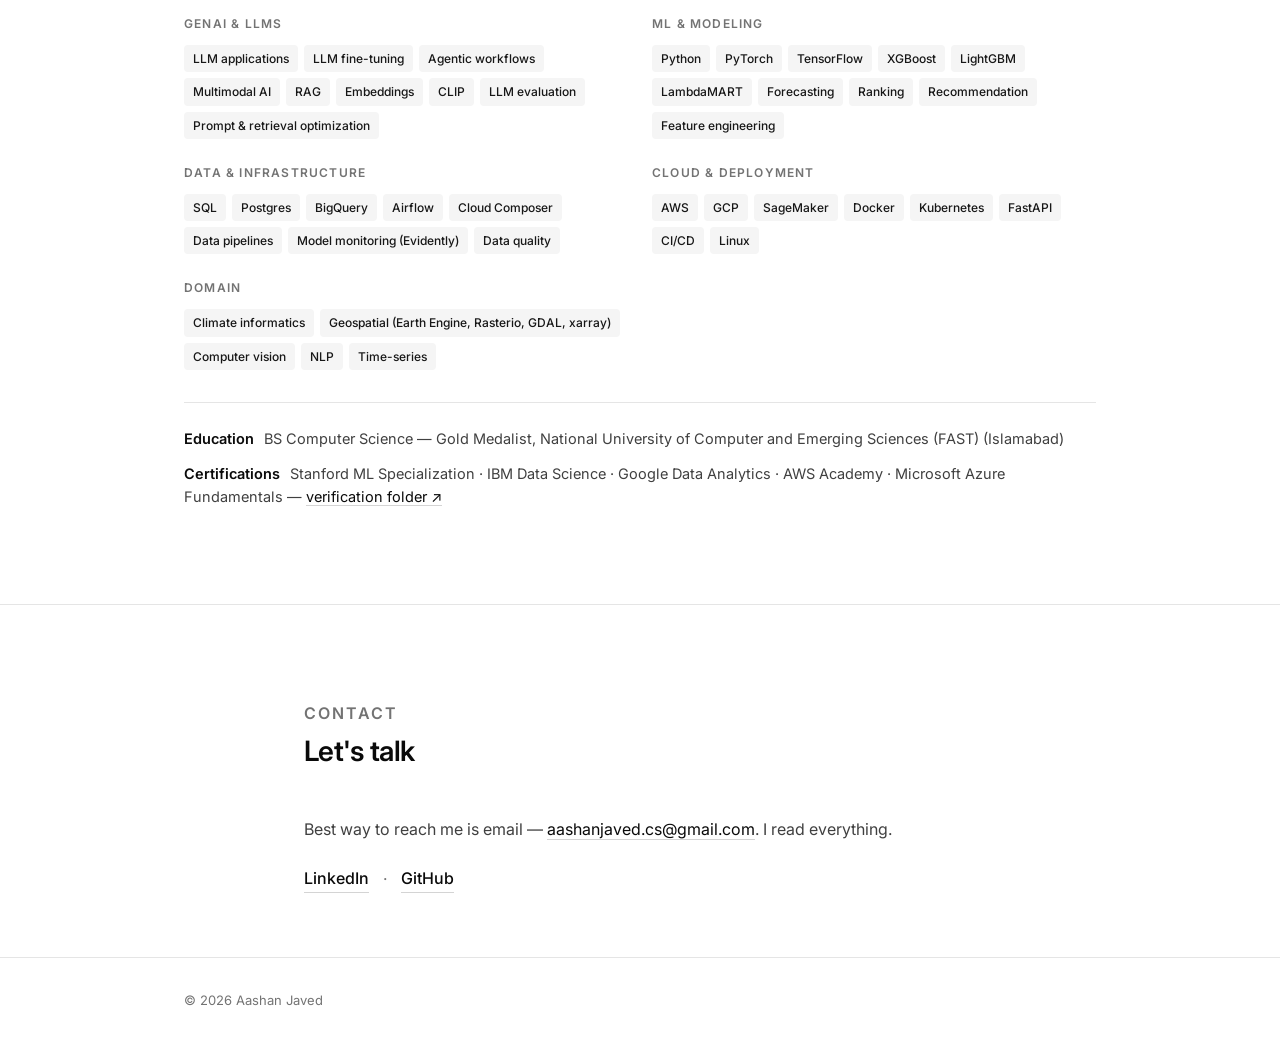
==== commit be2a063c: "rebrand portfolio: monochrome layout, structured project schema, add LTR / Visual Research Assistant" ====
--- a/index.html
+++ b/index.html
@@ -3,233 +3,127 @@
 <head>
   <meta charset="utf-8"/>
   <meta name="viewport" content="width=device-width, initial-scale=1"/>
-  <title>Aashan Javed — Portfolio</title>
-  <meta name="description" content="Machine Learning & AI engineer focused on climate intelligence, geospatial modeling, and production ML systems."/>
-  <link rel="canonical" href="https://your-domain.example"/>
-  <meta property="og:title" content="Aashan Javed — Portfolio"/>
-  <meta property="og:description" content="Climate intelligence, geospatial modeling, production ML."/>
+  <title>Aashan Javed — ML Engineer</title>
+  <meta name="description" content="ML engineer working on climate intelligence and geospatial systems. Production ML, end-to-end."/>
+  <link rel="canonical" href="https://aashanjaved.com"/>
+  <meta property="og:title" content="Aashan Javed — ML Engineer"/>
+  <meta property="og:description" content="Climate, geospatial, production ML."/>
   <meta property="og:type" content="website"/>
-  <meta property="og:url" content="https://your-domain.example"/>
-  <meta name="twitter:card" content="summary_large_image"/>
+  <meta property="og:url" content="https://aashanjaved.com"/>
+  <meta name="twitter:card" content="summary"/>
   <link rel="preconnect" href="https://fonts.googleapis.com" crossorigin>
   <link rel="preconnect" href="https://fonts.gstatic.com" crossorigin>
-  <link href="https://fonts.googleapis.com/css2?family=Inter:wght@400;600;700&display=swap" rel="stylesheet">
+  <link href="https://fonts.googleapis.com/css2?family=Inter:wght@400;500;600;700&display=swap" rel="stylesheet">
   <link rel="stylesheet" href="assets/css/style.css"/>
 </head>
 <body>
   <a class="skip-link" href="#home">Skip to content</a>
+
   <header class="header">
     <div class="container nav" role="navigation" aria-label="Primary">
-      <div class="brand" id="brand">
-        <img class="profile-photo" src="assets/img/Profile Photo.png" alt="Aashan Javed" />
-        <span>Aashan Javed</span>
-      </div>
+      <a class="brand" href="#home">Aashan Javed</a>
       <ul>
-        <li><a href="#home" data-section="home">Home</a></li>
         <li><a href="#projects" data-section="projects">Projects</a></li>
+        <li><a href="#approach" data-section="approach">Approach</a></li>
+        <li><a href="#experience" data-section="experience">Experience</a></li>
         <li><a href="#publications" data-section="publications">Publications</a></li>
-        <li><a href="#about" data-section="about">Research Interests</a></li>
-        <li><a href="#experience" data-section="experience">Experience</a></li>
         <li><a href="#skills" data-section="skills">Skills</a></li>
-        <li><a href="#achievements" data-section="achievements">Achievements</a></li>
-        <li><a href="#certifications" data-section="certifications">Certifications</a></li>
         <li><a href="#contact" data-section="contact">Contact</a></li>
       </ul>
     </div>
   </header>
 
-  <main id="home" class="section">
-    <div class="container hero">
-      <div>
-        <div class="hero-intro">
-          <div class="hero-text">
-            <div class="kicker">Welcome</div>
-            <h1 class="name">Aashan Javed</h1>
-            <p class="tag lead">ML & AI engineer building intelligent and practical ML systems. Interested in pursuing research in climate intelligence.</p>
-          </div>
+  <main id="home" class="hero-section">
+    <div class="container">
+      <div class="hero">
+        <p class="kicker" id="heroRole"></p>
+        <h1 class="name" id="heroName"></h1>
+        <p class="tagline" id="heroTagline"></p>
+        <div class="hero-actions">
+          <a id="emailBtn" class="btn primary" href="#" role="button">Copy email</a>
+          <a id="socialGithub" class="btn ghost" target="_blank" rel="noopener">GitHub</a>
+          <a id="socialLinkedin" class="btn ghost" target="_blank" rel="noopener">LinkedIn</a>
         </div>
-        <div class="hero-actions">
-          <a id="emailBtn" class="btn" href="#" role="button">
-            <img class="icon" src="assets/icons/email.svg" alt="" aria-hidden="true"/> Copy Email
-          </a>
-          <!-- Resume download feature commented out
-          <div class="resume-dropdown-container">
-            <a id="resumeBtn" class="btn primary" href="#" role="button">
-              <img class="icon" src="assets/icons/pdf.svg" alt="" aria-hidden="true"/> Download Resume (PDF)
-            </a>
-            <div id="resumeDropdown" class="resume-dropdown hidden">
-              <div class="resume-option" data-type="europass">
-                <strong>Europass Format</strong>
-                <span class="resume-desc">Standard European CV format</span>
-              </div>
-              <div class="resume-option" data-type="standard">
-                <strong>Standard Format</strong>
-                <span class="resume-desc">Modern professional format</span>
-              </div>
-            </div>
-          </div>
-          -->
-        </div>
-        <div class="socials">
-          <a id="socialLinkedin" class="icon-btn" aria-label="LinkedIn" target="_blank" rel="noopener">
-            <img class="icon" src="assets/icons/linkedin.svg" alt="" aria-hidden="true"/>
-          </a>
-          <a id="socialGithub" class="icon-btn" aria-label="GitHub" target="_blank" rel="noopener">
-            <img class="icon" src="assets/icons/github.svg" alt="" aria-hidden="true"/>
-          </a>
-        </div>
-      </div>
-      <div>
-        <article class="card">
-          <h3>What I do</h3>
-<p>I research and develop AI systems that drive meaningful change in climate science and environmental sustainability. My work focuses on bridging the gap between cutting-edge research and real-world impact, from creating 10-meter resolution climate monitoring systems that help track environmental changes, to building intelligent systems for autonomous driving and urban planning. I'm passionate about climate informatics, computer vision, and geospatial AI research that doesn't just advance the field, but actively contributes to solving our most pressing environmental and sustainability challenges.</p>
-
-          <p class="muted">Friendly, professional, and thoughtful about performance.</p>
-        </article>
       </div>
     </div>
   </main>
 
   <section id="projects" class="section">
     <div class="container">
-      <header><h2>Projects</h2><p class="lead">Some of the recent work and projects.</p></header>
-      <div class="grid"></div>
+      <header>
+        <p class="eyebrow">Selected work</p>
+        <h2>Projects</h2>
+      </header>
+      <div id="projectList" class="project-list"></div>
+    </div>
+  </section>
+
+  <section id="approach" class="section">
+    <div class="container narrow">
+      <header>
+        <p class="eyebrow">How I think</p>
+        <h2>Approach</h2>
+      </header>
+      <div id="approachList" class="approach-list"></div>
+    </div>
+  </section>
+
+  <section id="experience" class="section">
+    <div class="container narrow">
+      <header>
+        <p class="eyebrow">Experience</p>
+        <h2>Where I've worked</h2>
+      </header>
+      <div id="timeline" class="timeline" aria-label="Career timeline"></div>
     </div>
   </section>
 
   <section id="publications" class="section">
-    <div class="container">
-      <header><h2>Publications</h2><p class="lead">Preprints and research contributions.</p></header>
-      <ul id="pubList"></ul>
-    </div>
-  </section>
-
-  <section id="about" class="section">
-    <div class="container">
-      <header><h2>Research Interests</h2></header>
-      <p>Machine Learning, Generative AI, Geospatial Modeling, Climate Informatics, Diffusion Models, Large-Scale Forecasting Systems</p>
-    </div>
-  </section>
-
-  <section id="experience" class="section">
-    <div class="container">
-      <header><h2>Experience</h2></header>
-      <div class="timeline" id="timeline" aria-label="Career timeline"></div>
+    <div class="container narrow">
+      <header>
+        <p class="eyebrow">Research</p>
+        <h2>Publications</h2>
+      </header>
+      <ul id="pubList" class="pub-list"></ul>
     </div>
   </section>
 
   <section id="skills" class="section">
     <div class="container">
-      <header><h2>Skills</h2></header>
+      <header>
+        <p class="eyebrow">Stack</p>
+        <h2>Skills</h2>
+      </header>
       <div id="skillGrid" class="skill-grid"></div>
+      <p class="cert-line" id="eduLine"></p>
+      <p class="cert-line" id="certLine"></p>
     </div>
   </section>
 
-  <section id="achievements" class="section">
-    <div class="container">
-      <header><h2>Achievements</h2></header>
-      <div class="achievement-grid"></div>
-    </div>
-  </section>
-
-  <section id="certifications" class="section">
-    <div class="container">
-      <header><h2>Certifications</h2></header>
-      <div class="certification-grid"></div>
-    </div>
-  </section>
-
-
-  <section id="contact" class="section">
-    <div class="container center">
-      <div>
-        <h2>Contact</h2>
-        <p>Best way to reach me is email.</p>
-        <p><a id="footerEmail" href="mailto:aashanjaved.cs@gmail.com"><span>aashanjaved.cs@gmail.com</span></a></p>
-        <p class="mt-12">
-          <a id="footerLinkedin" class="btn" target="_blank" rel="noopener"><img class="icon" src="assets/icons/linkedin.svg" alt="" aria-hidden="true"/> LinkedIn</a>
-          <a id="footerGithub" class="btn" target="_blank" rel="noopener"><img class="icon" src="assets/icons/github.svg" alt="" aria-hidden="true"/> GitHub</a>
-        </p>
-      </div>
+  <section id="contact" class="section contact-section">
+    <div class="container narrow">
+      <header>
+        <p class="eyebrow">Contact</p>
+        <h2>Let's talk</h2>
+      </header>
+      <p>Best way to reach me is email — <a id="emailLink" href="#"><span id="emailText"></span></a>. I read everything.</p>
+      <p class="contact-links">
+        <a id="footerLinkedin" target="_blank" rel="noopener">LinkedIn</a>
+        <span class="sep">·</span>
+        <a id="footerGithub" target="_blank" rel="noopener">GitHub</a>
+      </p>
     </div>
   </section>
 
   <footer>
-    <div class="container muted">
-      <small>&copy; <span id="year"></span> <span id="brandFoot">Aashan Javed</span></small>
+    <div class="container muted small">
+      <span>&copy; <span id="year"></span> Aashan Javed</span>
     </div>
   </footer>
 
   <script src="assets/js/main.js" defer></script>
   <script>
     document.getElementById("year").textContent = new Date().getFullYear();
-    document.getElementById("brandFoot").textContent = "Aashan Javed";
-    // hydrate achievements and certifications from data.json after main.js loads
-    fetch("data.json").then(r=>r.json()).then(d=>{
-      // Achievements grid - Skills-like layout
-      const achGrid = document.querySelector(".achievement-grid");
-      
-      // Create individual achievement cards
-      d.achievements.items.forEach(a=>{
-        const card = document.createElement("div");
-        card.className = "skill-group";
-        card.innerHTML = `
-          <div class="chips">
-            <span class="chip">${a}</span>
-          </div>
-        `;
-        achGrid.appendChild(card);
-      });
-      
-      // Add verification link card for achievements
-      if(d.achievements.verificationLink) {
-        const verifyCard = document.createElement("div");
-        verifyCard.className = "skill-group";
-        verifyCard.innerHTML = `
-          <div class="chips">
-            <a href="${d.achievements.verificationLink}" target="_blank" rel="noopener" class="chip" style="background: var(--accent); color: white;">
-              📋 Verify All Achievements
-            </a>
-          </div>
-        `;
-        achGrid.appendChild(verifyCard);
-      }
-      
-      // Certifications grid - Skills-like layout
-      const certGrid = document.querySelector(".certification-grid");
-      
-      // Create individual certification cards
-      d.certifications.items.forEach(c=>{
-        const card = document.createElement("div");
-        card.className = "skill-group";
-        card.innerHTML = `
-          <div class="chips">
-            <a href="${c.link}" target="_blank" rel="noopener" class="chip">${c.name}</a>
-          </div>
-        `;
-        certGrid.appendChild(card);
-      });
-      
-      // Add verification link card for certifications
-      if(d.certifications.verificationLink) {
-        const verifyCard = document.createElement("div");
-        verifyCard.className = "skill-group";
-        verifyCard.innerHTML = `
-          <div class="chips">
-            <a href="${d.certifications.verificationLink}" target="_blank" rel="noopener" class="chip" style="background: var(--accent); color: white;">
-              📋 Verify All Certificates
-            </a>
-          </div>
-        `;
-        certGrid.appendChild(verifyCard);
-      }
-      
-      // set accent color from data
-      const accent = d?.meta?.accent;
-      if(accent){
-        document.documentElement.style.setProperty("--accent", accent);
-      }
-    });
   </script>
 </body>
 </html>
--- a/assets/css/style.css
+++ b/assets/css/style.css
@@ -1,456 +1,268 @@
-
 :root{
-  --bg: linear-gradient(135deg, #f8fafc 0%, #f1f5f9 50%, #e2e8f0 100%);
-  --bg-solid: #f8fafc;
-  --text: #0f172a;
-  --muted: #475569;
-  --card: rgba(255, 255, 255, 0.8);
-  --card-hover: rgba(255, 255, 255, 0.95);
-  --border: #e2e8f0;
-  --accent: #2563eb;
-  --accent-light: #3b82f6;
-  --accent-gradient: linear-gradient(135deg, #2563eb 0%, #3b82f6 100%);
-  --chip-bg: #eef2ff;
-  --chip-text: #1e3a8a;
-  --shadow: 0 8px 24px rgba(0,0,0,0.08);
-  --shadow-lg: 0 20px 40px rgba(0,0,0,0.12);
-  --hero-accent: #f0f7ff;
+  --bg: #ffffff;
+  --bg-subtle: #fafafa;
+  --text: #0a0a0a;
+  --text-2: #404040;
+  --muted: #737373;
+  --border: #e5e5e5;
+  --border-strong: #d4d4d4;
+  --accent: #0a0a0a;
+  --chip-bg: #f5f5f5;
+  --chip-text: #171717;
 }
 
 @media (prefers-color-scheme: dark){
   :root{
-    --bg: linear-gradient(135deg, #0b1220 0%, #0f172a 50%, #1e293b 100%);
-    --bg-solid: #0b1220;
-    --text: #e5e7eb;
-    --muted: #94a3b8;
-    --card: rgba(15, 23, 42, 0.8);
-    --card-hover: rgba(15, 23, 42, 0.95);
-    --border: #1f2937;
-    --accent: #60a5fa;
-    --accent-light: #93c5fd;
-    --accent-gradient: linear-gradient(135deg, #60a5fa 0%, #93c5fd 100%);
-    --chip-bg: #1e293b;
-    --chip-text: #c7d2fe;
-    --shadow: 0 10px 30px rgba(0,0,0,0.35);
-    --shadow-lg: 0 25px 50px rgba(0,0,0,0.45);
-    --hero-accent: #0f1729;
+    --bg: #0a0a0a;
+    --bg-subtle: #111111;
+    --text: #fafafa;
+    --text-2: #d4d4d4;
+    --muted: #a3a3a3;
+    --border: #262626;
+    --border-strong: #404040;
+    --accent: #fafafa;
+    --chip-bg: #171717;
+    --chip-text: #e5e5e5;
   }
 }
 
-*{box-sizing:border-box}
-html{scroll-behavior:smooth}
+*{ box-sizing: border-box; }
+html{ scroll-behavior: smooth; }
 body{
-  margin:0;
-  font-family: Inter, ui-sans-serif, system-ui, -apple-system, Segoe UI, Roboto, Arial, Noto Sans, 'Apple Color Emoji', 'Segoe UI Emoji';
-  color:var(--text);
-  background:var(--bg);
-  background-attachment: fixed;
-  line-height:1.6;
-  -webkit-font-smoothing:antialiased;
-  text-rendering:optimizeLegibility;
-}
-
-h1{font-size:36px; letter-spacing:-0.02em; line-height:1.2}
-h2{font-size:28px; letter-spacing:-0.01em; line-height:1.25}
-h3{font-size:22px}
-p, li{font-size:16px}
-
-.container{max-width:1080px; margin:0 auto; padding:0 20px}
-.section{padding:80px 0; position: relative;}
-.section:nth-child(even){
-  background: color-mix(in oklab, var(--bg-solid) 98%, var(--accent) 2%);
-}
-.section header{margin-bottom:24px}
-.section p.lead{color:var(--muted)}
-
-a{color:var(--accent); text-decoration: none; position: relative}
-a::after{
-  content:""; position:absolute; left:0; bottom:-2px; height:2px; width:100%;
-  background:currentColor; transform:scaleX(0); transform-origin:left; transition:transform 160ms ease-out;
-}
-a:hover::after{transform:scaleX(1)}
-
+  margin: 0;
+  font-family: Inter, ui-sans-serif, system-ui, -apple-system, "Segoe UI", Roboto, sans-serif;
+  color: var(--text);
+  background: var(--bg);
+  line-height: 1.6;
+  font-size: 15px;
+  -webkit-font-smoothing: antialiased;
+  text-rendering: optimizeLegibility;
+}
+
+h1, h2, h3, h4, p, ul{ margin: 0; }
+h1{ font-size: clamp(36px, 5vw, 52px); letter-spacing: -0.025em; line-height: 1.05; font-weight: 700; }
+h2{ font-size: 28px; letter-spacing: -0.02em; line-height: 1.2; font-weight: 600; }
+h3{ font-size: 18px; letter-spacing: -0.01em; line-height: 1.35; font-weight: 600; }
+h4{ font-size: 12px; letter-spacing: 0.1em; text-transform: uppercase; color: var(--muted); font-weight: 600; }
+
+p{ color: var(--text-2); }
+ul, li{ font-size: inherit; }
+
+a{
+  color: var(--text);
+  text-decoration: none;
+  border-bottom: 1px solid var(--border-strong);
+  transition: border-color 120ms ease, color 120ms ease;
+}
+a:hover{ border-bottom-color: var(--text); }
+
+.container{ max-width: 960px; margin: 0 auto; padding: 0 24px; }
+.container.narrow{ max-width: 720px; }
+
+.section{ padding: 96px 0; border-top: 1px solid var(--border); }
+.section header{ margin-bottom: 48px; }
+.eyebrow{
+  font-size: 12px; letter-spacing: 0.12em; text-transform: uppercase;
+  color: var(--muted); margin: 0 0 8px; font-weight: 600;
+}
+
+.skip-link{ position: absolute; left: -9999px; }
+.skip-link:focus{
+  position: fixed; left: 16px; top: 16px;
+  padding: 8px 12px; background: var(--accent); color: var(--bg);
+  border-radius: 6px; z-index: 100;
+}
+
+/* Header */
+.header{
+  position: sticky; top: 0; z-index: 50;
+  background: color-mix(in oklab, var(--bg) 90%, transparent);
+  backdrop-filter: saturate(180%) blur(8px);
+  -webkit-backdrop-filter: saturate(180%) blur(8px);
+  border-bottom: 1px solid var(--border);
+}
+.nav{
+  display: flex; align-items: center; justify-content: space-between;
+  padding: 16px 0; gap: 16px;
+}
+.brand{
+  font-weight: 600; font-size: 15px;
+  border: none; color: var(--text);
+}
+.brand:hover{ border: none; }
+.nav ul{
+  display: flex; gap: 2px; list-style: none; padding: 0; margin: 0;
+  flex-wrap: wrap;
+}
+.nav ul a{
+  display: inline-block;
+  padding: 6px 10px; border: none; border-radius: 6px;
+  color: var(--muted); font-size: 14px; font-weight: 500;
+  transition: color 120ms ease, background 120ms ease;
+}
+.nav ul a:hover{ color: var(--text); background: var(--bg-subtle); }
+.nav ul a.active{ color: var(--text); }
+
+/* Hero */
+.hero-section{ padding: 120px 0 96px; }
+.hero{ max-width: 720px; }
+.hero .kicker{
+  color: var(--muted); font-size: 13px; letter-spacing: 0.06em;
+  text-transform: uppercase; margin: 0 0 16px; font-weight: 600;
+}
+.hero .name{ margin: 0 0 20px; }
+.hero .tagline{
+  font-size: 19px; line-height: 1.5; color: var(--text-2);
+  margin: 0 0 32px; max-width: 600px;
+}
+
+.hero-actions{ display: flex; flex-wrap: wrap; gap: 8px; }
+
+/* Buttons */
 .btn{
-  display:inline-flex; align-items:center; gap:.5rem;
-  padding:.7rem 1rem; border-radius:12px; border:1px solid var(--border);
-  background:var(--card); color:var(--text); text-decoration:none;
-  box-shadow:var(--shadow); transition:all 200ms ease;
-  backdrop-filter: blur(10px);
-}
-.btn:hover{ 
-  transform:translateY(-2px); 
-  box-shadow:var(--shadow-lg);
-  background:var(--card-hover);
-}
-.btn.primary{ 
-  background:var(--accent-gradient); 
-  color:white; 
-  border-color:transparent;
-  box-shadow:0 8px 24px rgba(37, 99, 235, 0.25);
-}
-.btn.primary:hover{
-  box-shadow:0 16px 32px rgba(37, 99, 235, 0.35);
-}
-.btn .icon{ width:18px; height:18px }
-
-/* Resume Dropdown */
-.resume-dropdown-container{
-  position: relative;
-  display: inline-block;
-}
-.resume-dropdown{
-  position: absolute;
-  top: 100%;
-  left: 0;
-  min-width: 280px;
-  background: var(--card);
+  display: inline-flex; align-items: center; gap: 6px;
+  padding: 10px 16px; border-radius: 8px;
+  border: 1px solid var(--border-strong);
+  background: var(--bg);
+  color: var(--text);
+  font-size: 14px; font-weight: 500;
+  cursor: pointer;
+  transition: background 120ms ease, border-color 120ms ease, color 120ms ease;
+}
+.btn:hover{ background: var(--bg-subtle); border-color: var(--text); }
+.btn.primary{ background: var(--accent); color: var(--bg); border-color: var(--accent); }
+.btn.primary:hover{ background: var(--text-2); border-color: var(--text-2); color: var(--bg); }
+.btn.ghost{ border-color: var(--border); }
+
+/* Projects */
+.project-list{ display: flex; flex-direction: column; gap: 0; }
+.project{
+  display: grid;
+  grid-template-columns: 1fr;
+  gap: 24px;
+  padding: 56px 0;
+  border-bottom: 1px solid var(--border);
+}
+.project:first-child{ padding-top: 0; }
+.project:last-child{ border-bottom: none; padding-bottom: 0; }
+
+@media (min-width: 760px){
+  .project{ grid-template-columns: 1.4fr 1fr; gap: 48px; }
+  .project .project-media{ order: 2; align-self: start; position: sticky; top: 96px; }
+  .project .project-body{ order: 1; }
+  .project:not(:has(.project-media)){ grid-template-columns: 1fr; }
+  .project:not(:has(.project-media)) .project-body{ max-width: 720px; }
+}
+
+.project-title{ font-size: 22px; margin: 0 0 6px; letter-spacing: -0.015em; }
+.project-tagline{ color: var(--muted); margin: 0 0 24px; font-size: 15px; }
+
+.project-block{ margin-bottom: 18px; }
+.project-block .label{
+  display: block;
+  font-size: 11px; letter-spacing: 0.1em; text-transform: uppercase;
+  color: var(--muted); margin: 0 0 6px; font-weight: 600;
+}
+.project-block p{ margin: 0 0 4px; color: var(--text-2); font-size: 14.5px; line-height: 1.55; }
+.project-block ul{ margin: 0; padding-left: 18px; color: var(--text-2); font-size: 14.5px; line-height: 1.55; }
+.project-block li{ margin-bottom: 4px; }
+.project-block .why{ color: var(--muted); font-size: 14px; margin-top: 6px; }
+.project-block strong{ color: var(--text); font-weight: 600; }
+
+.project-tags{ display: flex; flex-wrap: wrap; gap: 6px; margin: 16px 0 18px; }
+
+.chip{
+  display: inline-flex; align-items: center;
+  font-size: 12px; padding: 4px 9px; border-radius: 4px;
+  background: var(--chip-bg); color: var(--chip-text);
+  border: none; font-weight: 500;
+}
+
+.project-links{ display: flex; flex-wrap: wrap; gap: 18px; margin-top: 4px; }
+.project-links a{
+  font-size: 14px; font-weight: 500;
+  color: var(--text);
+  border-bottom: 1px solid var(--text);
+}
+.project-links a:hover{ color: var(--muted); border-bottom-color: var(--muted); }
+
+.project-media img{
+  width: 100%; height: auto; display: block;
+  border-radius: 8px;
   border: 1px solid var(--border);
-  border-radius: 12px;
-  box-shadow: var(--shadow-lg);
-  backdrop-filter: blur(10px);
-  z-index: 1000;
-  margin-top: 8px;
-  overflow: hidden;
-}
-.resume-option{
-  padding: 12px 16px;
-  cursor: pointer;
-  transition: all 150ms ease;
+  aspect-ratio: 16/10; object-fit: cover;
+  background: var(--bg-subtle);
+}
+
+/* Approach */
+.approach-list{ display: flex; flex-direction: column; gap: 32px; }
+.approach-item h3{ font-size: 18px; margin: 0 0 8px; letter-spacing: -0.01em; }
+.approach-item p{ margin: 0; color: var(--text-2); font-size: 15px; line-height: 1.65; }
+
+/* Timeline */
+.timeline{ display: flex; flex-direction: column; gap: 32px; }
+.tl-item{
+  display: grid;
+  grid-template-columns: 1fr;
+  gap: 8px;
+  padding-bottom: 32px;
   border-bottom: 1px solid var(--border);
 }
-.resume-option:last-child{
-  border-bottom: none;
-}
-.resume-option:hover{
-  background: var(--accent);
-  color: white;
-}
-.resume-option strong{
-  display: block;
-  margin-bottom: 4px;
-  font-size: 14px;
-}
-.resume-option .resume-desc{
-  font-size: 12px;
-  opacity: 0.8;
-}
-
-/* Header / nav */
-.skip-link{
-  position:absolute; left:-9999px; top:auto; width:1px; height:1px; overflow:hidden;
-}
-.skip-link:focus{ position:fixed; left:16px; top:16px; width:auto; height:auto; padding:8px 12px; background:var(--accent); color:#fff; border-radius:8px; z-index:10000}
-
-.header{
-  position:sticky; top:0; z-index:9999; backdrop-filter:saturate(180%) blur(20px);
-  background: color-mix(in oklab, var(--bg-solid) 85%, transparent);
-  border-bottom:1px solid var(--border);
-  box-shadow: 0 4px 16px rgba(0,0,0,0.05);
-}
-.nav{
-  display:flex; align-items:center; justify-content:space-between; gap:12px;
-  padding:14px 0;
-}
-.nav .brand{ 
-  font-weight:700; 
-  letter-spacing:.2px;
-  display: flex;
-  align-items: center;
-  gap: 12px;
-}
-.nav .brand .profile-photo{
-  width: 36px;
-  height: 36px;
-  border-radius: 50%;
-  object-fit: cover;
-  border: 2px solid var(--accent);
-  transition: all 200ms ease;
-}
-.nav .brand .profile-photo:hover{
-  transform: scale(1.05);
-  box-shadow: 0 4px 12px rgba(37, 99, 235, 0.3);
-}
-.nav ul{ display:flex; gap:4px; list-style:none; margin:0; padding:0; flex-wrap: nowrap }
-.nav a{
-  padding:6px 10px; 
-  border-radius:8px; 
-  color:var(--muted);
-  transition: all 200ms ease;
-  position: relative;
-  font-weight: 500;
-  white-space: nowrap;
-  font-size: 14px;
-  line-height: 1.4;
-}
-.nav a:hover{
-  color:var(--text);
-  background: color-mix(in oklab, var(--card) 80%, transparent);
-}
-.nav a.active, .nav a:focus-visible{
-  outline:none; 
-  color:white; 
-  background:var(--accent-gradient); 
-  border:1px solid var(--accent);
-  box-shadow: 0 4px 12px rgba(37, 99, 235, 0.3);
-  font-weight: 600;
-}
-.nav a.active::after{
-  content: none; /* Remove underline for active nav items */
-}
-
-/* Hero */
-.hero{
-  display:grid; grid-template-columns:1.2fr .8fr; gap:32px; align-items:center; padding-top:32px;
-  position: relative;
-}
-.hero::before{
-  content: '';
-  position: absolute;
-  top: -100px;
-  right: -50px;
-  width: 300px;
-  height: 300px;
-  background: var(--accent-gradient);
-  border-radius: 50%;
-  opacity: 0.03;
-  z-index: -1;
-}
-.hero-intro{
-  display: flex;
-  align-items: center;
-  gap: 20px;
-  margin-bottom: 16px;
-}
-.hero-profile-photo{
-  width: 80px;
-  height: 80px;
-  border-radius: 50%;
-  object-fit: cover;
-  border: 3px solid var(--accent);
-  box-shadow: 0 8px 24px rgba(37, 99, 235, 0.2);
-  transition: all 300ms ease;
-  flex-shrink: 0;
-}
-.hero-profile-photo:hover{
-  transform: scale(1.05);
-  box-shadow: 0 12px 32px rgba(37, 99, 235, 0.3);
-}
-.hero-text{
-  flex: 1;
-}
-@media (max-width:900px){ 
-  .hero{ grid-template-columns:1fr }
-  .hero::before{ width: 200px; height: 200px; top: -50px; right: -25px; }
-  .hero-intro{ flex-direction: column; text-align: center; gap: 16px; }
-  .hero-profile-photo{ width: 100px; height: 100px; }
-}
-@media (max-width:600px){
-  .hero-intro{ gap: 12px; }
-  .hero-profile-photo{ width: 70px; height: 70px; }
-}
-.kicker{ color:var(--muted); margin-bottom:6px }
-.hero-actions{ display:flex; gap:12px; flex-wrap:wrap; margin-top:16px }
-.socials{ display:flex; gap:10px; margin-top:8px }
-.icon-btn{
-  display:inline-flex; align-items:center; justify-content:center;
-  width:40px; height:40px; border-radius:12px; border:1px solid var(--border);
-  background:var(--card); color:var(--text); transition:all 200ms ease;
-  backdrop-filter: blur(10px);
-}
-.icon-btn:hover{ 
-  transform:translateY(-2px);
-  background:var(--card-hover);
-  box-shadow:var(--shadow);
-}
-
-/* Cards */
-.grid{ display:grid; grid-template-columns:repeat(12,1fr); gap:16px }
-.card{
-  grid-column: span 12;
-  border:1px solid var(--border); 
-  background:var(--card); 
-  border-radius:16px; 
-  padding:20px;
-  box-shadow:var(--shadow); 
-  transition:all 200ms ease;
-  backdrop-filter: blur(10px);
-  position: relative;
-  overflow: hidden;
-}
-.card::before{
-  content: '';
-  position: absolute;
-  top: 0;
-  left: 0;
-  right: 0;
-  height: 3px;
-  background: var(--accent-gradient);
-  transform: scaleX(0);
-  transform-origin: left;
-  transition: transform 200ms ease;
-}
-.card:hover{ 
-  transform:translateY(-4px);
-  box-shadow:var(--shadow-lg);
-  background:var(--card-hover);
-}
-.card:hover::before{
-  transform: scaleX(1);
-}
-@media (min-width:640px){ .col-6{ grid-column: span 6 } }
-@media (min-width:980px){ .col-4{ grid-column: span 4 } }
-
-.card h3{ margin:0 0 8px 0 }
-.card .meta{ color:var(--muted); font-size:14px }
-.card .chips{ display:flex; flex-wrap:wrap; gap:8px; margin-top:10px }
-.chip{
-  font-size:12px; 
-  padding:6px 10px; 
-  border-radius:999px; 
-  background:var(--chip-bg); 
-  color:var(--chip-text);
-  border:1px solid color-mix(in oklab, var(--accent) 30%, transparent);
-  transition: all 150ms ease;
-}
-
-/* Section headers center */
-.section header {
-  text-align: center;
-}
-
-.card .thumb{ width:100%; height:180px; border-radius:12px; background:#e5e7eb; display:block; overflow:hidden; margin:10px 0 }
-.card .thumb img{ width:100%; height:100%; object-fit:cover }
-
-/* Timeline */
-.timeline{ position:relative }
-.timeline::before{ 
-  content:""; 
-  position:absolute; 
-  left:10px; 
-  top:0; 
-  bottom:0; 
-  width:3px; 
-  background: var(--accent-gradient);
-  border-radius: 2px;
-}
-.tl-item{ position:relative; padding-left:36px; margin-bottom:24px }
-.tl-item::before{
-  content:""; 
-  position:absolute; 
-  left:3px; 
-  top:6px; 
-  width:16px; 
-  height:16px; 
-  border-radius:50%; 
-  background:var(--accent-gradient);
-  border:3px solid var(--bg-solid);
-  box-shadow: 0 2px 8px rgba(37, 99, 235, 0.2);
-}
+.tl-item:last-child{ border-bottom: none; padding-bottom: 0; }
+@media (min-width: 640px){
+  .tl-item{ grid-template-columns: 160px 1fr; gap: 32px; align-items: start; }
+}
+.tl-meta{ font-size: 13px; color: var(--muted); line-height: 1.5; }
+.tl-role{ font-size: 16px; font-weight: 600; margin: 0 0 2px; }
+.tl-place{ font-size: 14px; color: var(--muted); margin: 0 0 10px; }
+.tl-bullets{ margin: 0; padding-left: 18px; color: var(--text-2); font-size: 14.5px; line-height: 1.6; }
+.tl-bullets li{ margin-bottom: 4px; }
+
+/* Publications */
+.pub-list{ list-style: none; margin: 0; padding: 0; display: flex; flex-direction: column; gap: 24px; }
+.pub-list li{ padding-bottom: 20px; border-bottom: 1px solid var(--border); }
+.pub-list li:last-child{ border-bottom: none; padding-bottom: 0; }
+.pub-title{ font-weight: 600; font-size: 15.5px; margin: 0 0 4px; line-height: 1.4; color: var(--text); }
+.pub-meta{ font-size: 13px; color: var(--muted); margin: 0 0 6px; }
+.pub-summary{ font-size: 14px; color: var(--text-2); margin: 0 0 8px; }
+.pub-links{ display: flex; gap: 16px; font-size: 13px; flex-wrap: wrap; }
+.pub-links a{ border-bottom: 1px solid var(--border-strong); }
 
 /* Skills */
-.skill-grid{ display:grid; grid-template-columns:repeat(2,1fr); gap:12px }
-@media (min-width:700px){ .skill-grid{ grid-template-columns:repeat(3,1fr) } }
-.skill-group{ 
-  border:1px solid var(--border); 
-  background:var(--card); 
-  border-radius:16px; 
-  padding:16px;
-  transition: all 200ms ease;
-  backdrop-filter: blur(10px);
-}
-.skill-group:hover{
-  transform: translateY(-2px);
-  box-shadow: var(--shadow);
-  background: var(--card-hover);
-}
-.skill-group h4{ margin:0 0 8px 0; color: var(--accent); }
-.skill-group .chips{ display:flex; flex-wrap:wrap; gap:8px }
-
-/* Achievements and Certifications - Enhanced styling */
-.achievement-grid, .certification-grid { 
-  display:grid; 
-  grid-template-columns:repeat(1,1fr); 
-  gap:16px;
-  max-width: 900px;
-  margin: 0 auto;
-}
-@media (min-width:600px){ 
-  .achievement-grid, .certification-grid { 
-    grid-template-columns:repeat(2,1fr) 
-  } 
-}
-@media (min-width:900px){ 
-  .achievement-grid, .certification-grid { 
-    grid-template-columns:repeat(3,1fr) 
-  } 
-}
-
-/* Enhanced skill-group for achievements/certifications */
-.achievement-grid .skill-group,
-.certification-grid .skill-group {
-  min-height: 70px;
-  display: flex;
-  align-items: center;
-  justify-content: center;
-  text-align: center;
-}
-
-.achievement-grid .skill-group .chips,
-.certification-grid .skill-group .chips {
-  justify-content: center;
-  width: 100%;
-}
-
-.achievement-grid .chip,
-.certification-grid .chip {
-  font-size: 13px;
-  padding: 8px 14px;
-  font-weight: 500;
-}
-
-/* Certification links styling */
-.certification-grid .chip {
-  text-decoration: none;
-  cursor: pointer;
-}
-
-.certification-grid .chip::after {
-  content: none;
-}
-
-.certification-grid .chip:hover {
-  background: var(--accent);
-  color: white;
-  transform: translateY(-2px);
-  box-shadow: 0 4px 12px rgba(37, 99, 235, 0.3);
-}
-
-/* Footer */
-footer{ 
-  padding:40px 0; 
-  border-top:1px solid var(--border); 
-  margin-top:60px;
-  background: color-mix(in oklab, var(--bg-solid) 96%, var(--accent) 4%);
-  position: relative;
-}
-footer::before{
-  content: '';
-  position: absolute;
-  top: 0;
-  left: 0;
-  right: 0;
-  height: 2px;
-  background: var(--accent-gradient);
-}
-small.note{ color:var(--muted) }
-
-/* Accessibility */
-:focus-visible{ outline:3px solid color-mix(in oklab, var(--accent) 70%, white); outline-offset:3px }
-img{ border-radius:12px }
+.skill-grid{ display: grid; grid-template-columns: 1fr; gap: 24px; }
+@media (min-width: 700px){ .skill-grid{ grid-template-columns: repeat(2, 1fr); } }
+.skill-group h4{ margin: 0 0 12px; }
+.skill-group .chips{ display: flex; flex-wrap: wrap; gap: 6px; }
+.cert-line{
+  margin: 12px 0 0;
+  font-size: 14.5px;
+  color: var(--text-2);
+  line-height: 1.6;
+}
+.cert-line:first-of-type{ margin-top: 32px; padding-top: 24px; border-top: 1px solid var(--border); }
+.cert-line strong{ color: var(--text); font-weight: 600; margin-right: 6px; }
+.cert-line a{ border-bottom: 1px solid var(--border-strong); color: var(--text); }
+
+/* Contact */
+.contact-section{ padding-bottom: 64px; }
+.contact-section p{ font-size: 16px; }
+.contact-links{ display: flex; gap: 14px; align-items: center; flex-wrap: wrap; margin-top: 24px; }
+.contact-links a{ font-weight: 500; }
+.contact-links .sep{ color: var(--muted); }
+
+footer{ padding: 32px 0; border-top: 1px solid var(--border); }
 
 /* Utilities */
-.muted{ color:var(--muted) }
-.mt-8{ margin-top:8px } .mt-12{ margin-top:12px } .mt-16{ margin-top:16px } .mt-24{ margin-top:24px } .mt-32{ margin-top:32px }
-.center{ display:flex; align-items:center; justify-content:center }
-.hidden{ display:none }
-
+.muted{ color: var(--muted); }
+.small{ font-size: 13px; }
+.mt-8{ margin-top: 8px; } .mt-12{ margin-top: 12px; } .mt-16{ margin-top: 16px; } .mt-24{ margin-top: 24px; }
+
+:focus-visible{ outline: 2px solid var(--accent); outline-offset: 2px; border-radius: 4px; }
+img{ max-width: 100%; }
+
+@media (max-width: 640px){
+  .hero-section{ padding: 80px 0 64px; }
+  .section{ padding: 72px 0; }
+  .nav ul{ gap: 0; }
+  .nav ul a{ padding: 6px 8px; font-size: 13px; }
+}
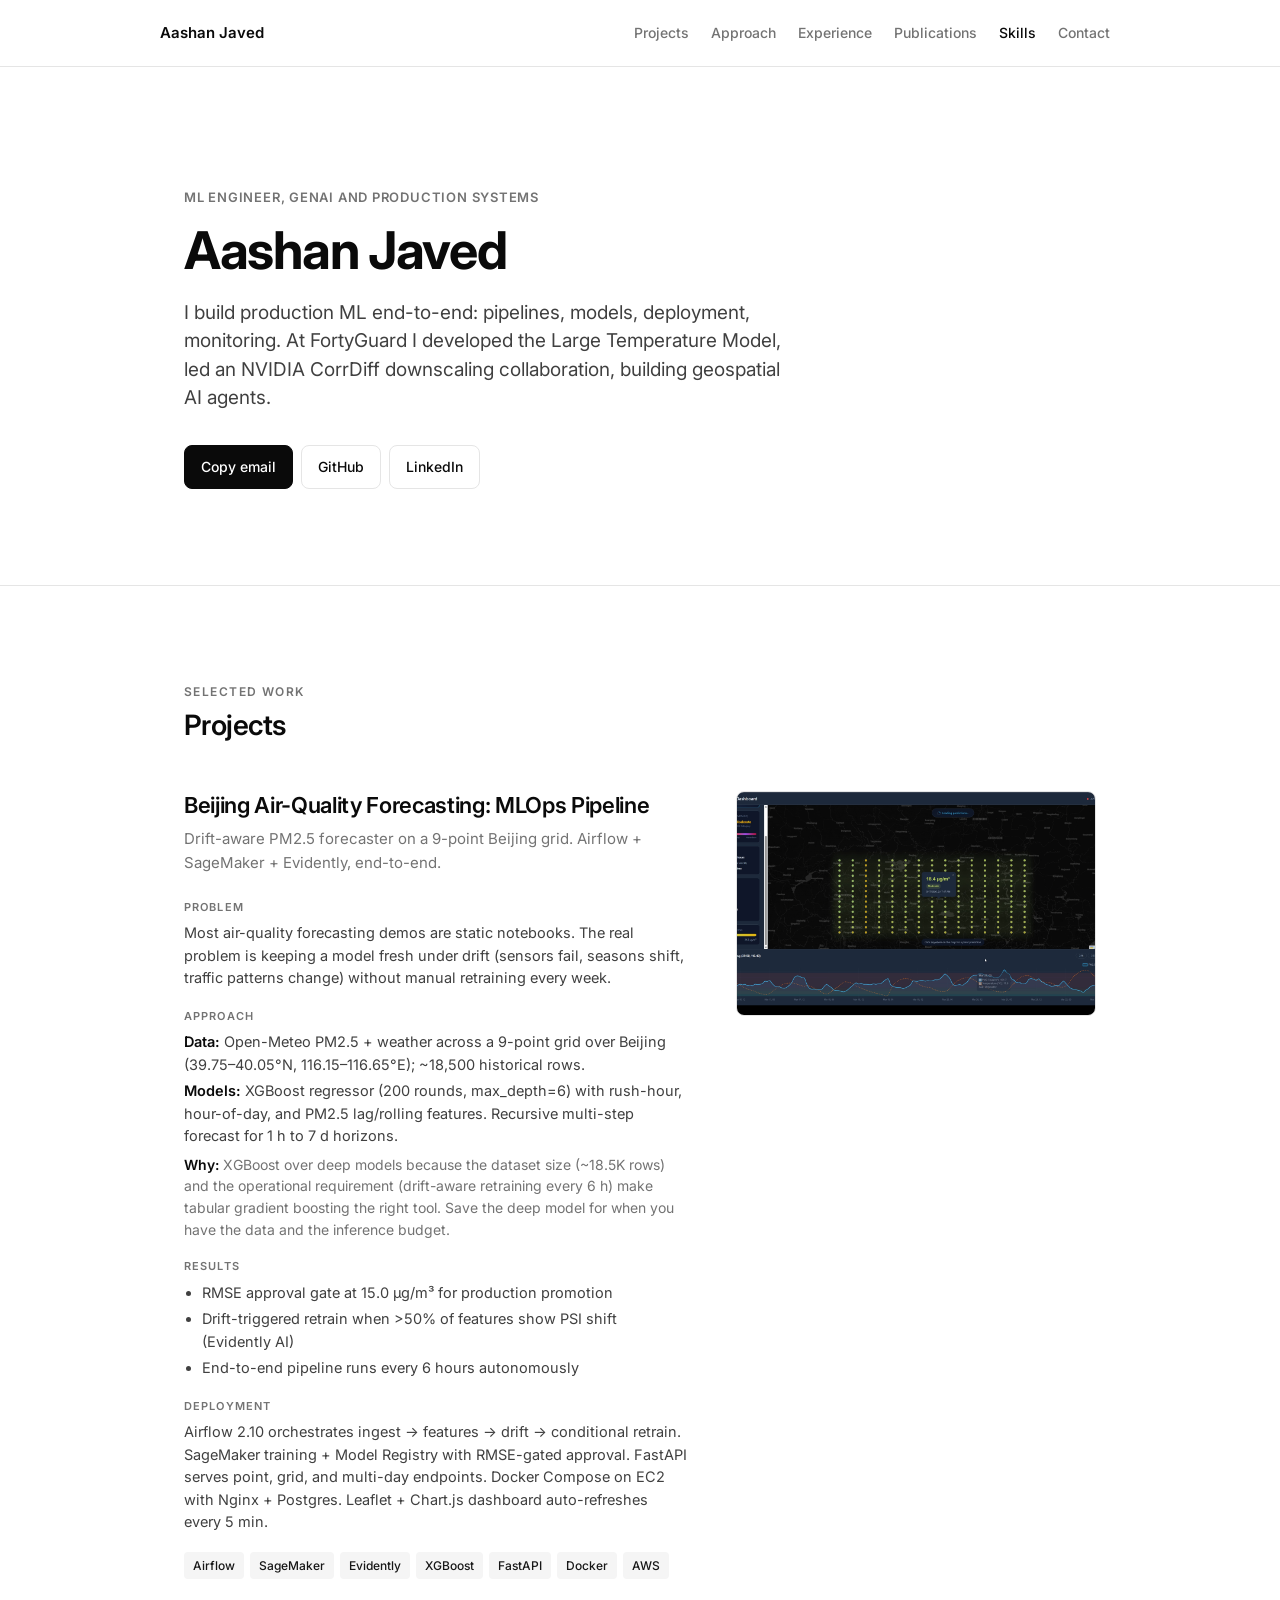
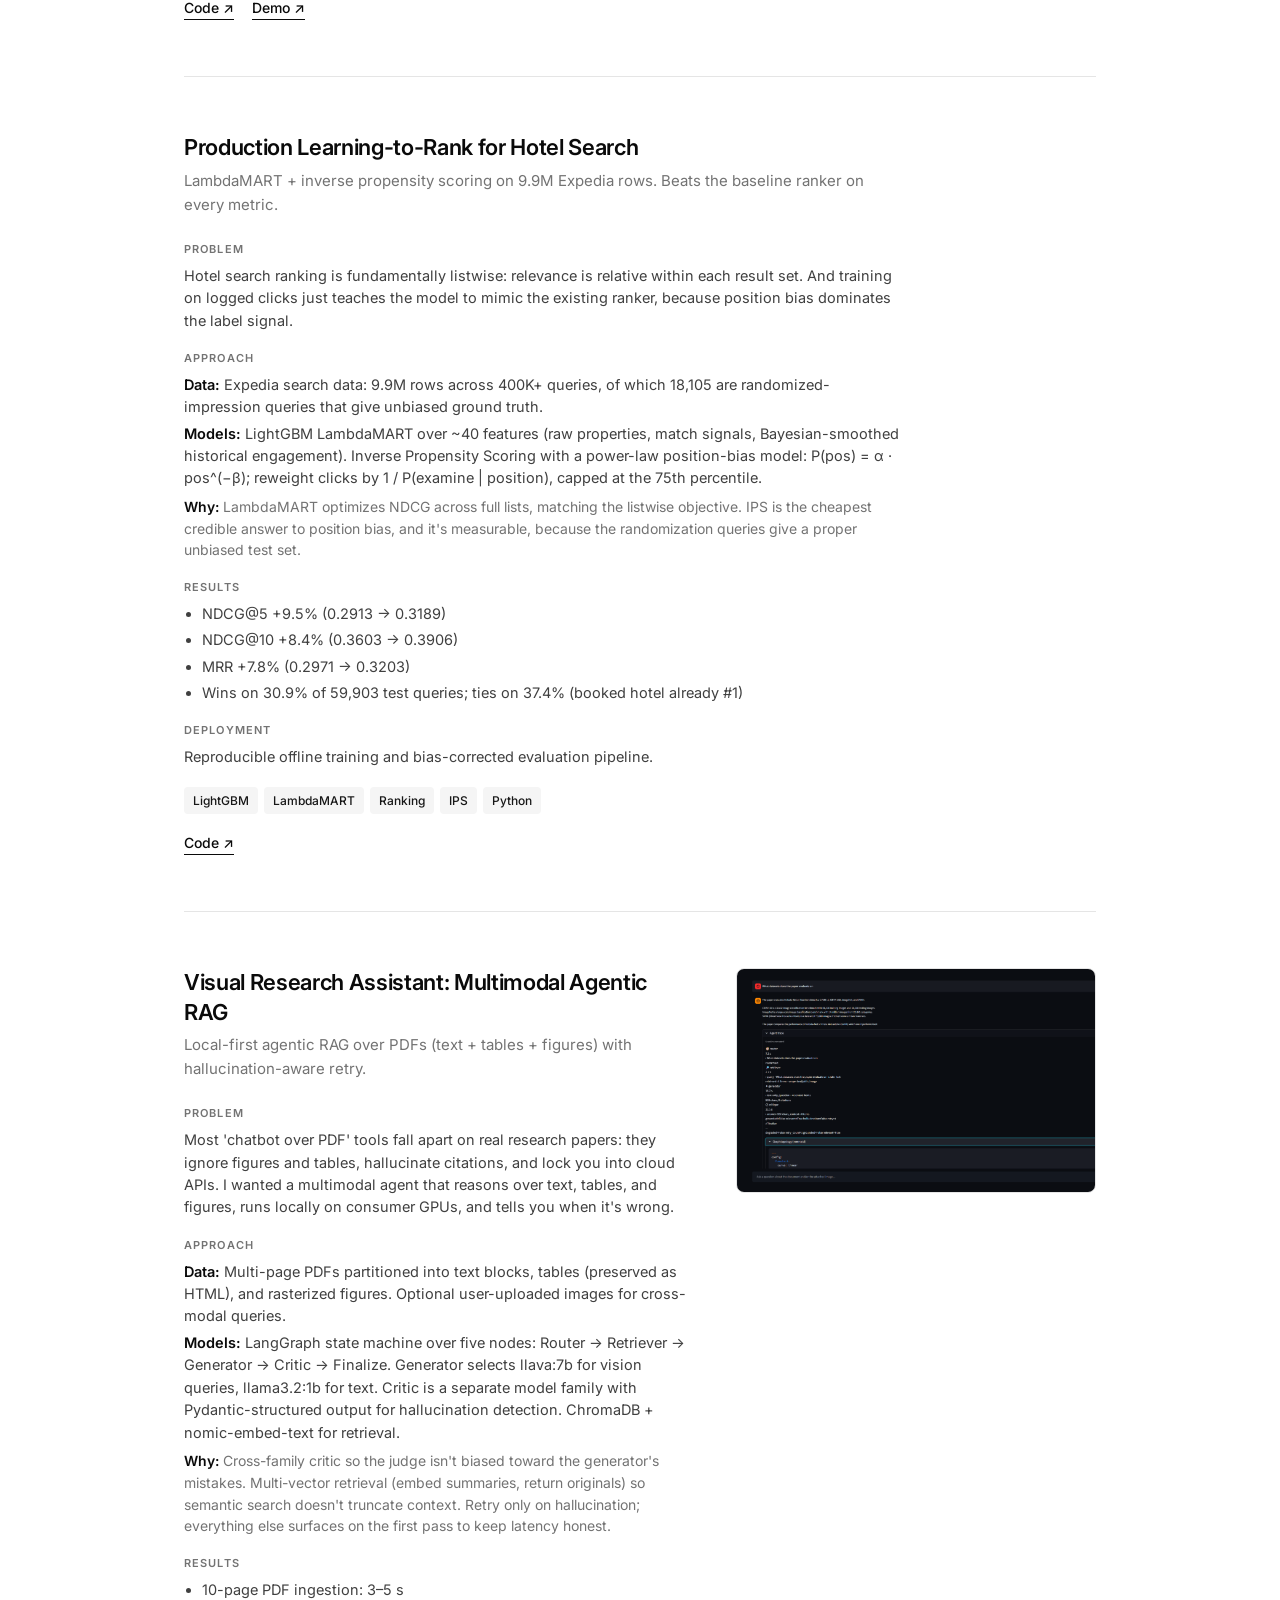
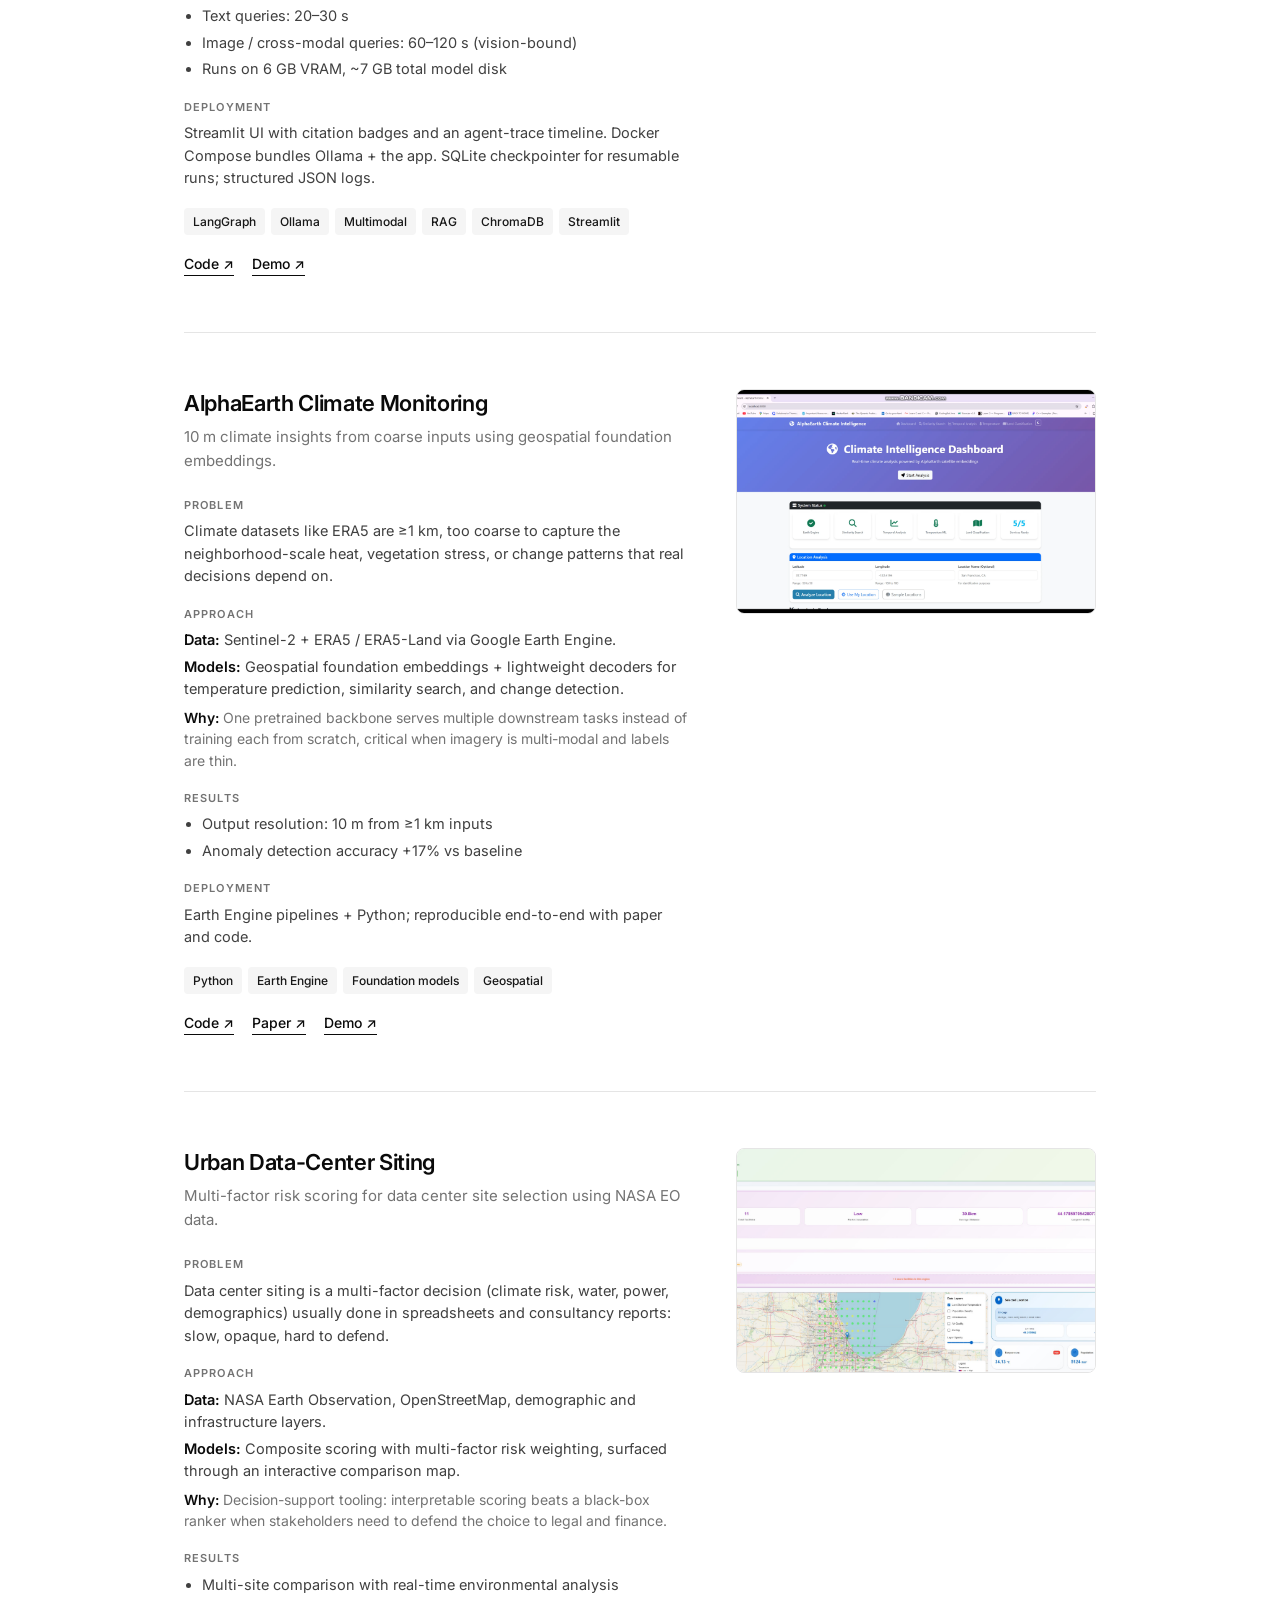
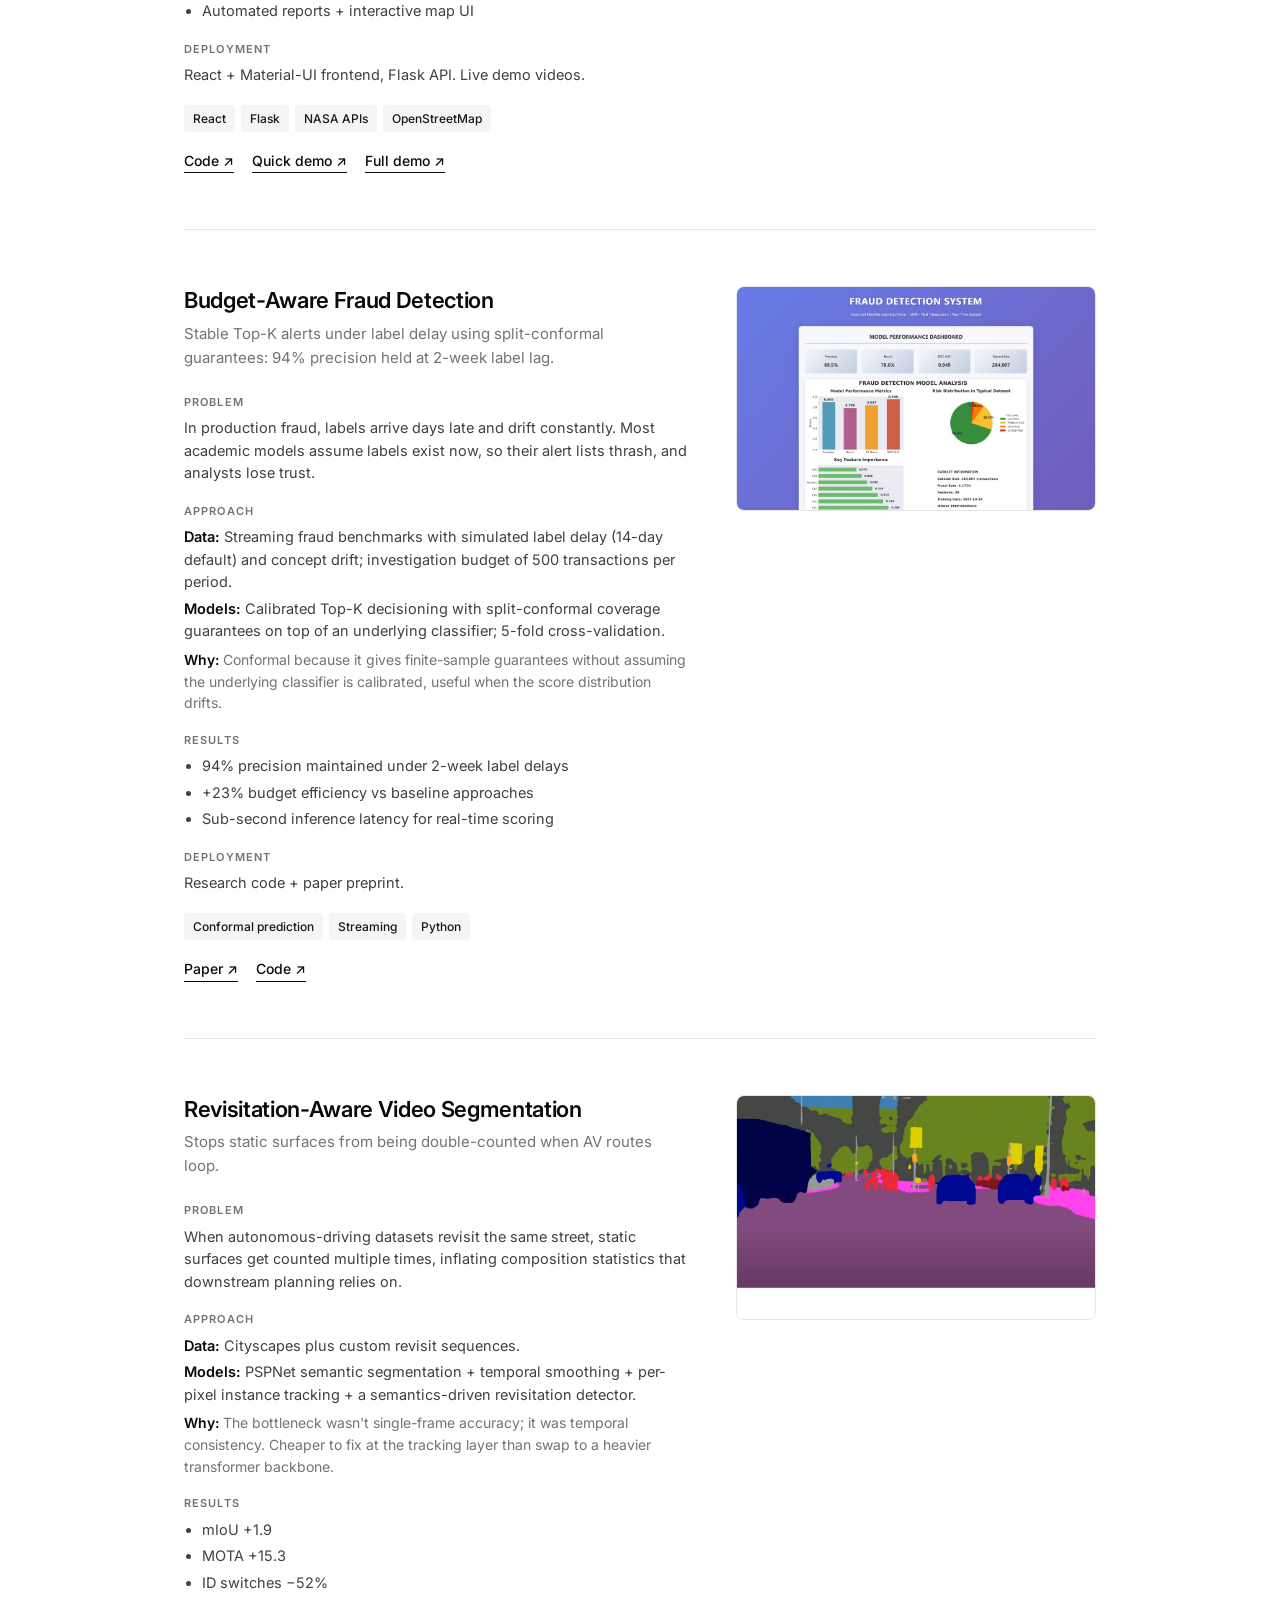
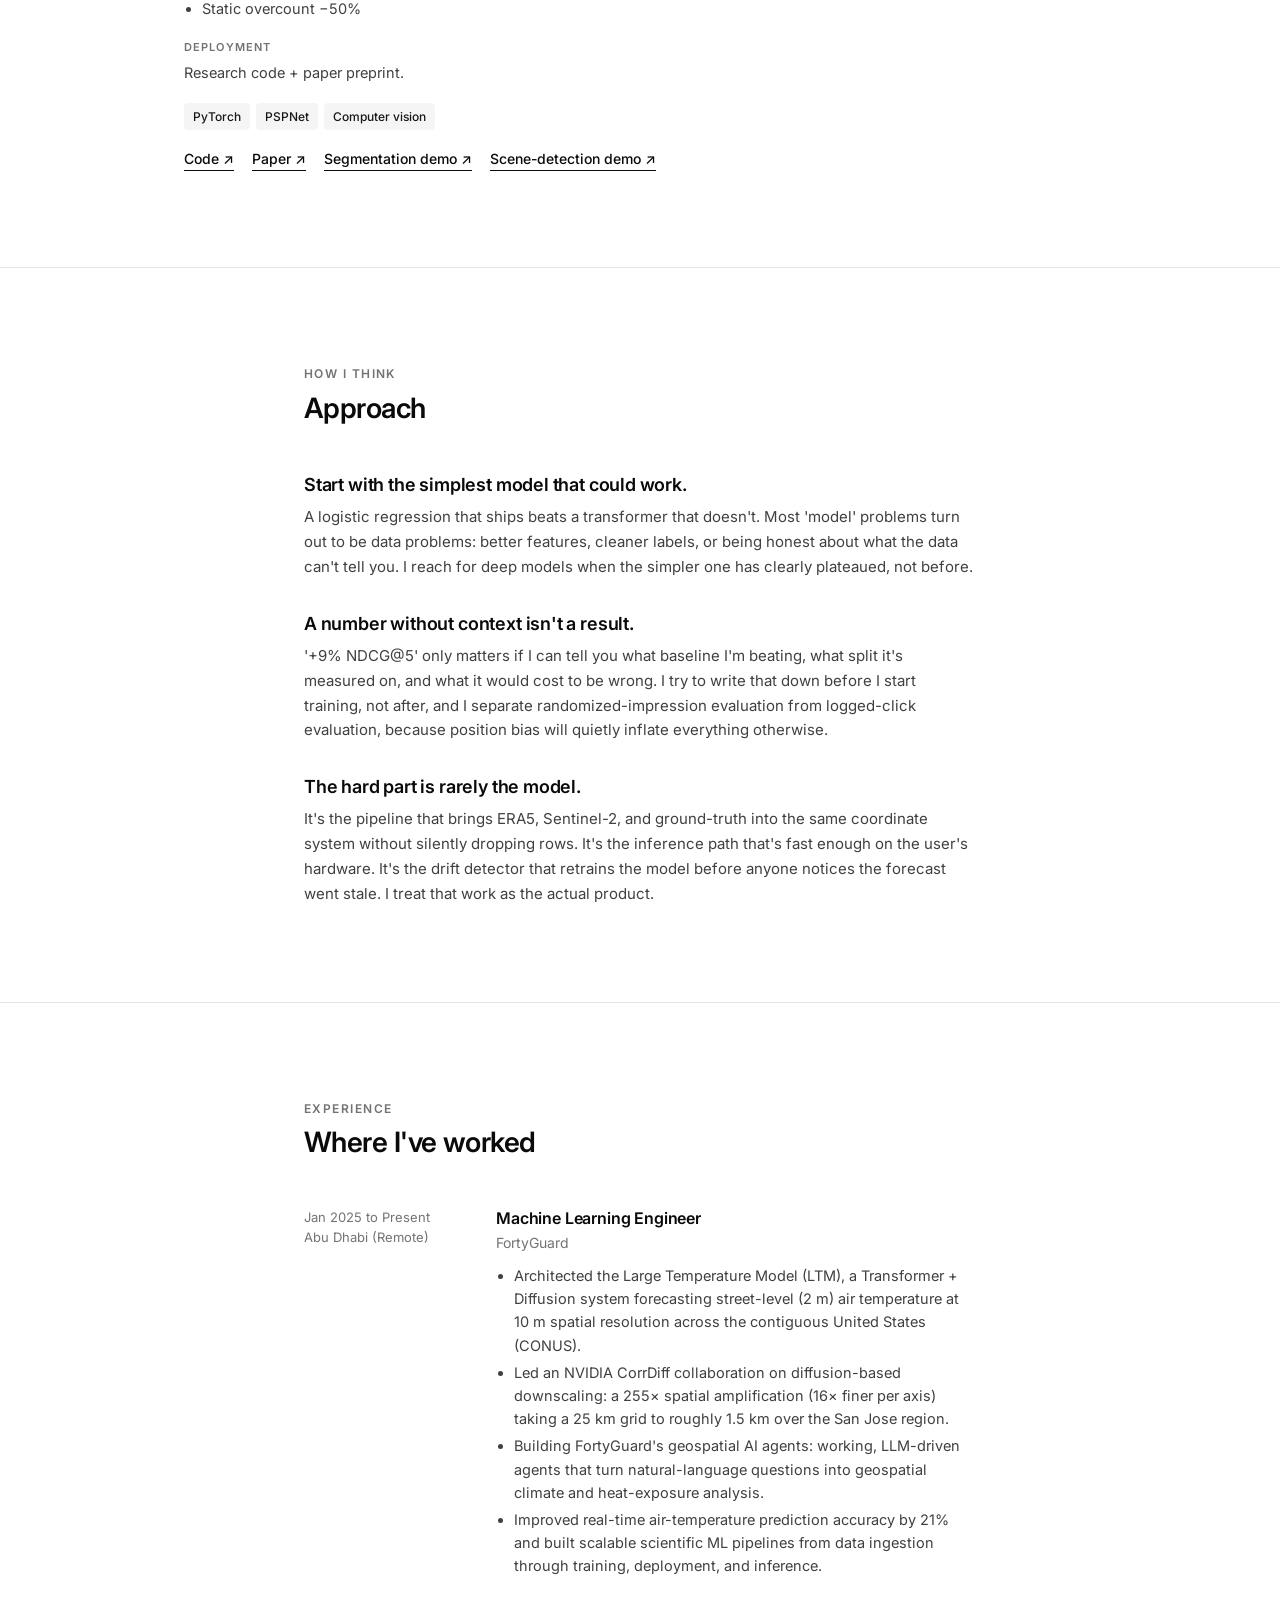
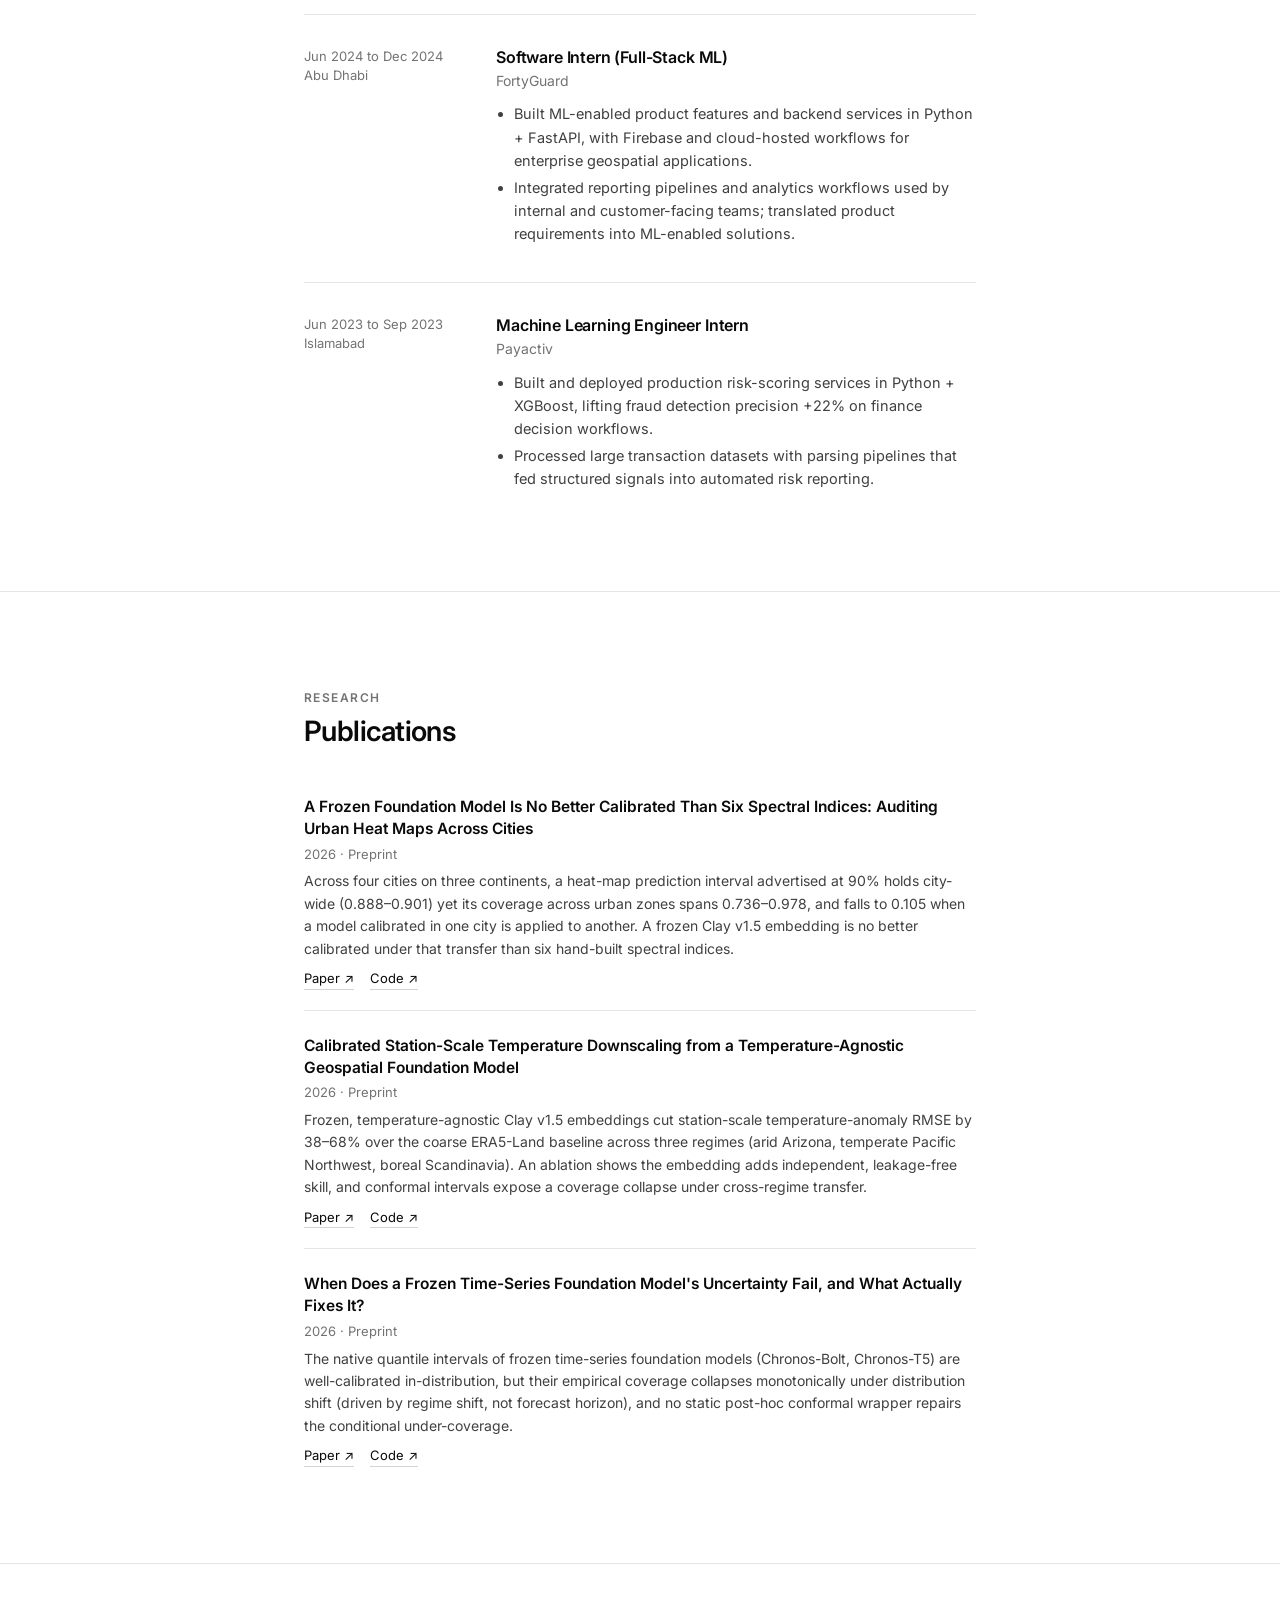
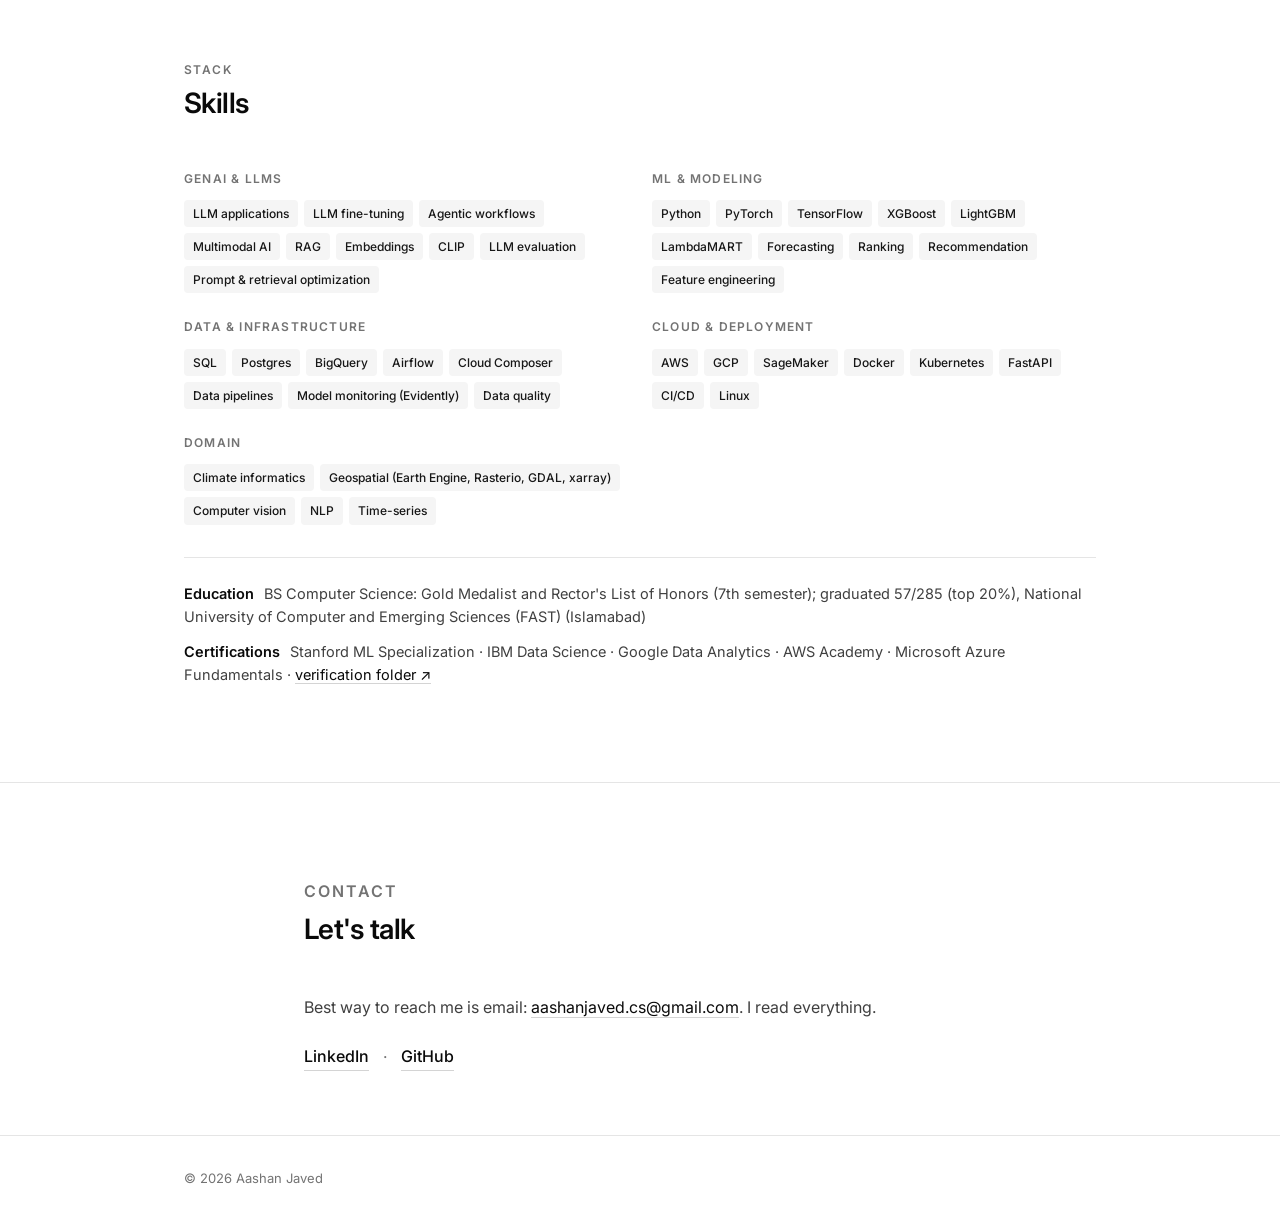
==== commit a7559632: "Remove em dashes site-wide, replace with natural punctuation" ====
--- a/index.html
+++ b/index.html
@@ -3,10 +3,10 @@
 <head>
   <meta charset="utf-8"/>
   <meta name="viewport" content="width=device-width, initial-scale=1"/>
-  <title>Aashan Javed — ML Engineer</title>
+  <title>Aashan Javed, ML Engineer</title>
   <meta name="description" content="ML engineer working on climate intelligence and geospatial systems. Production ML, end-to-end."/>
   <link rel="canonical" href="https://aashanjaved.com"/>
-  <meta property="og:title" content="Aashan Javed — ML Engineer"/>
+  <meta property="og:title" content="Aashan Javed, ML Engineer"/>
   <meta property="og:description" content="Climate, geospatial, production ML."/>
   <meta property="og:type" content="website"/>
   <meta property="og:url" content="https://aashanjaved.com"/>
@@ -106,7 +106,7 @@
         <p class="eyebrow">Contact</p>
         <h2>Let's talk</h2>
       </header>
-      <p>Best way to reach me is email — <a id="emailLink" href="#"><span id="emailText"></span></a>. I read everything.</p>
+      <p>Best way to reach me is email: <a id="emailLink" href="#"><span id="emailText"></span></a>. I read everything.</p>
       <p class="contact-links">
         <a id="footerLinkedin" target="_blank" rel="noopener">LinkedIn</a>
         <span class="sep">·</span>
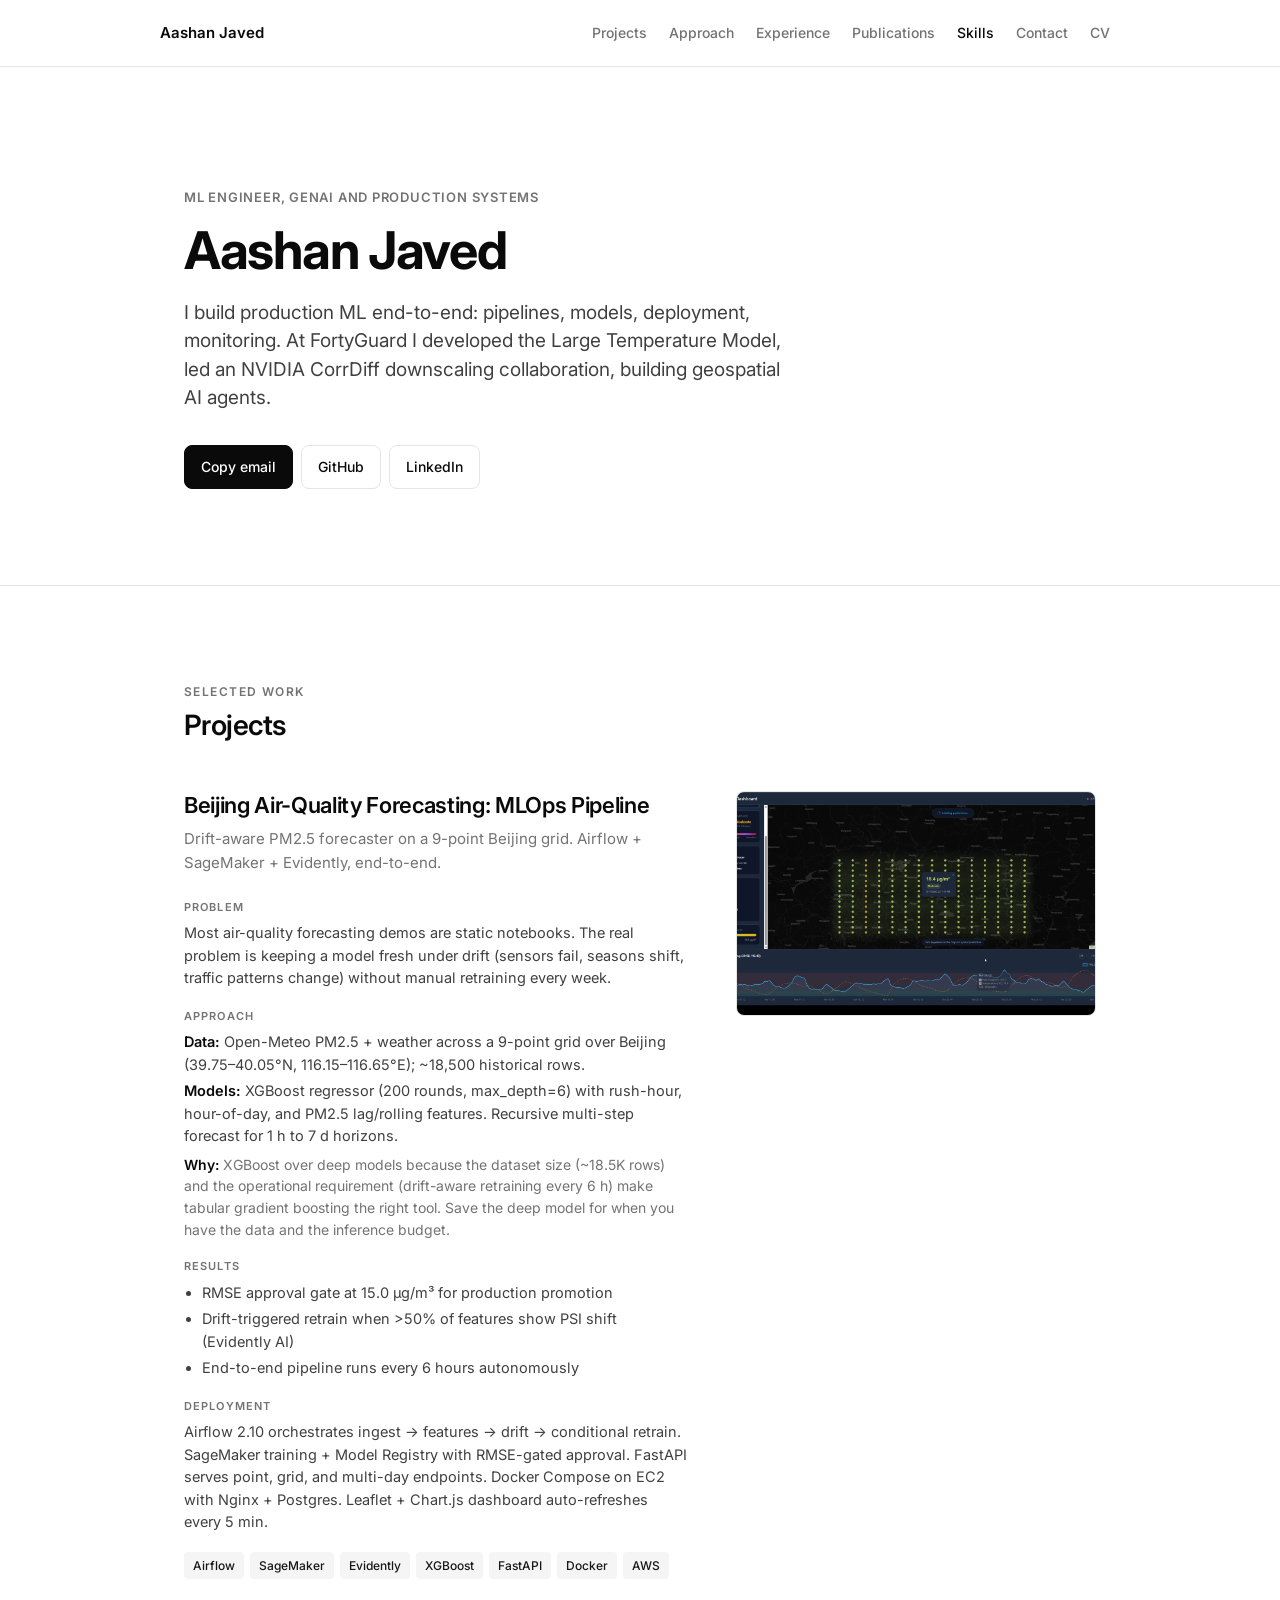
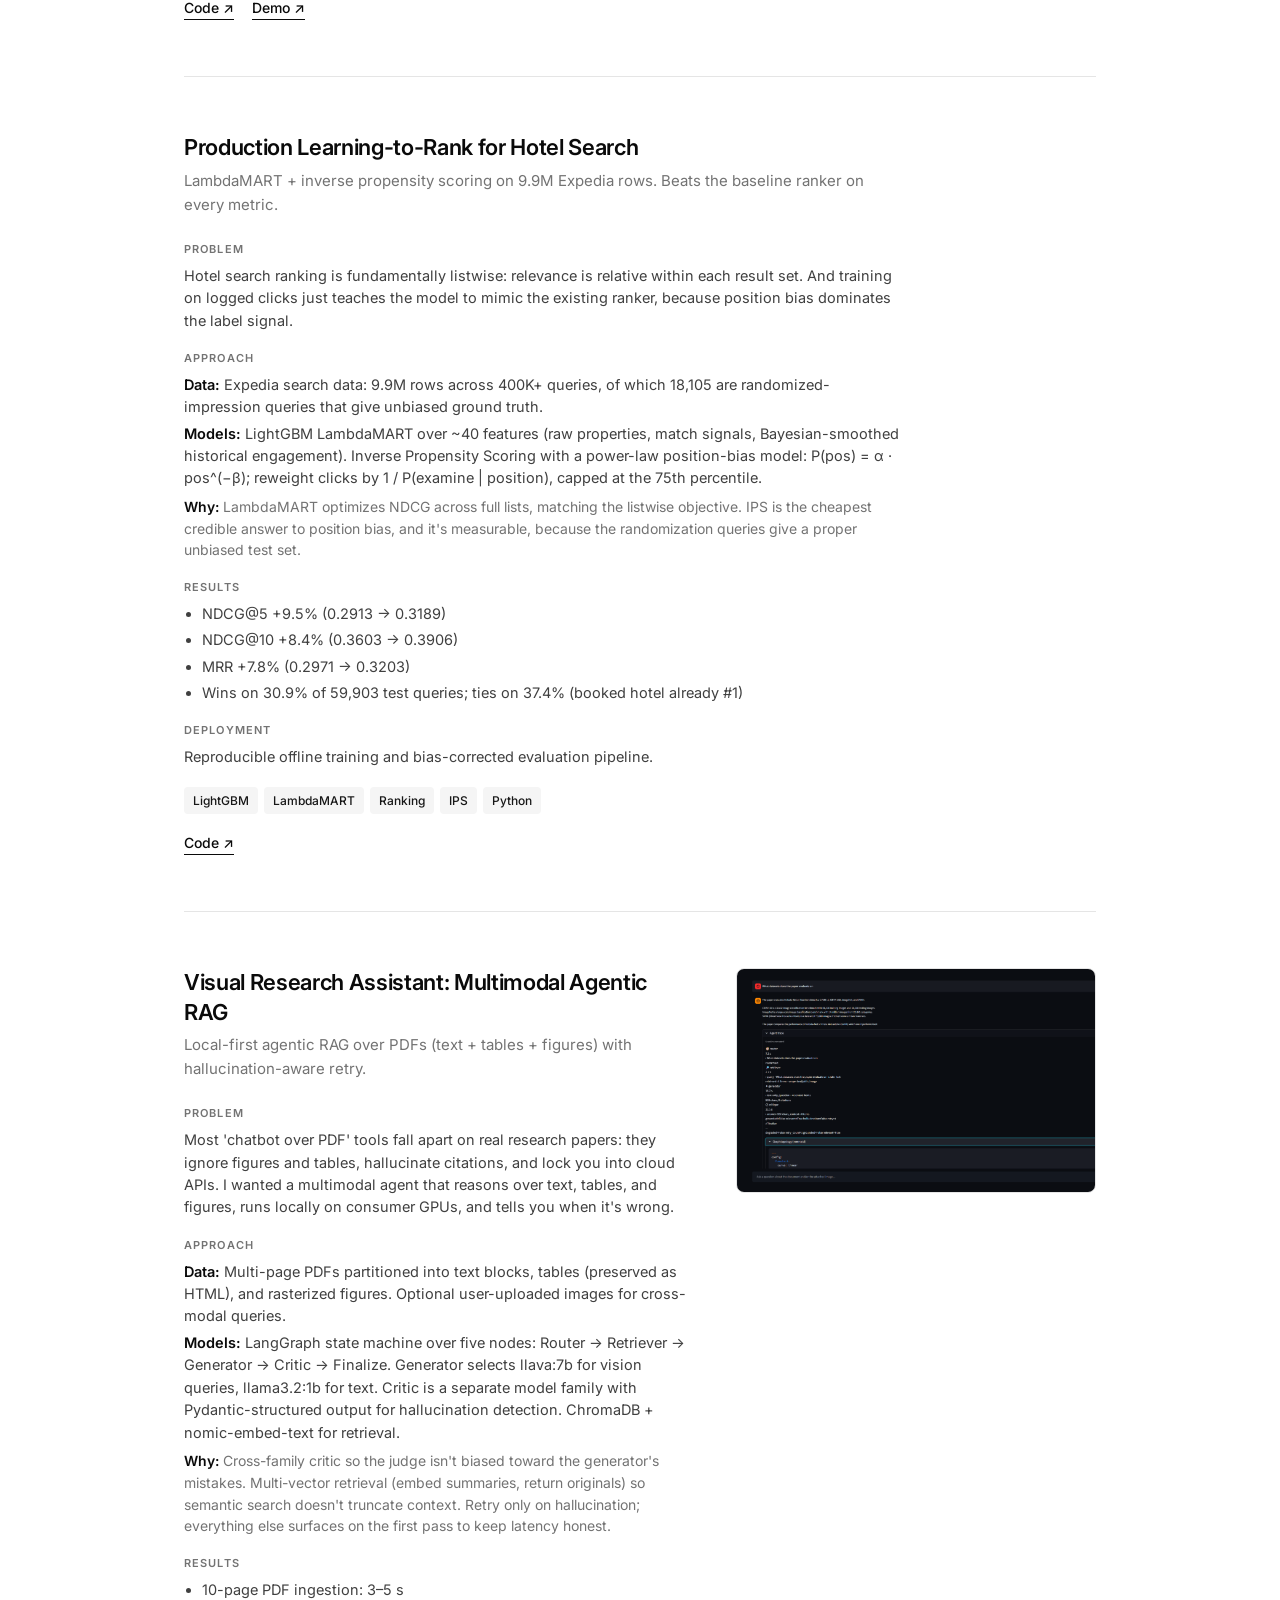
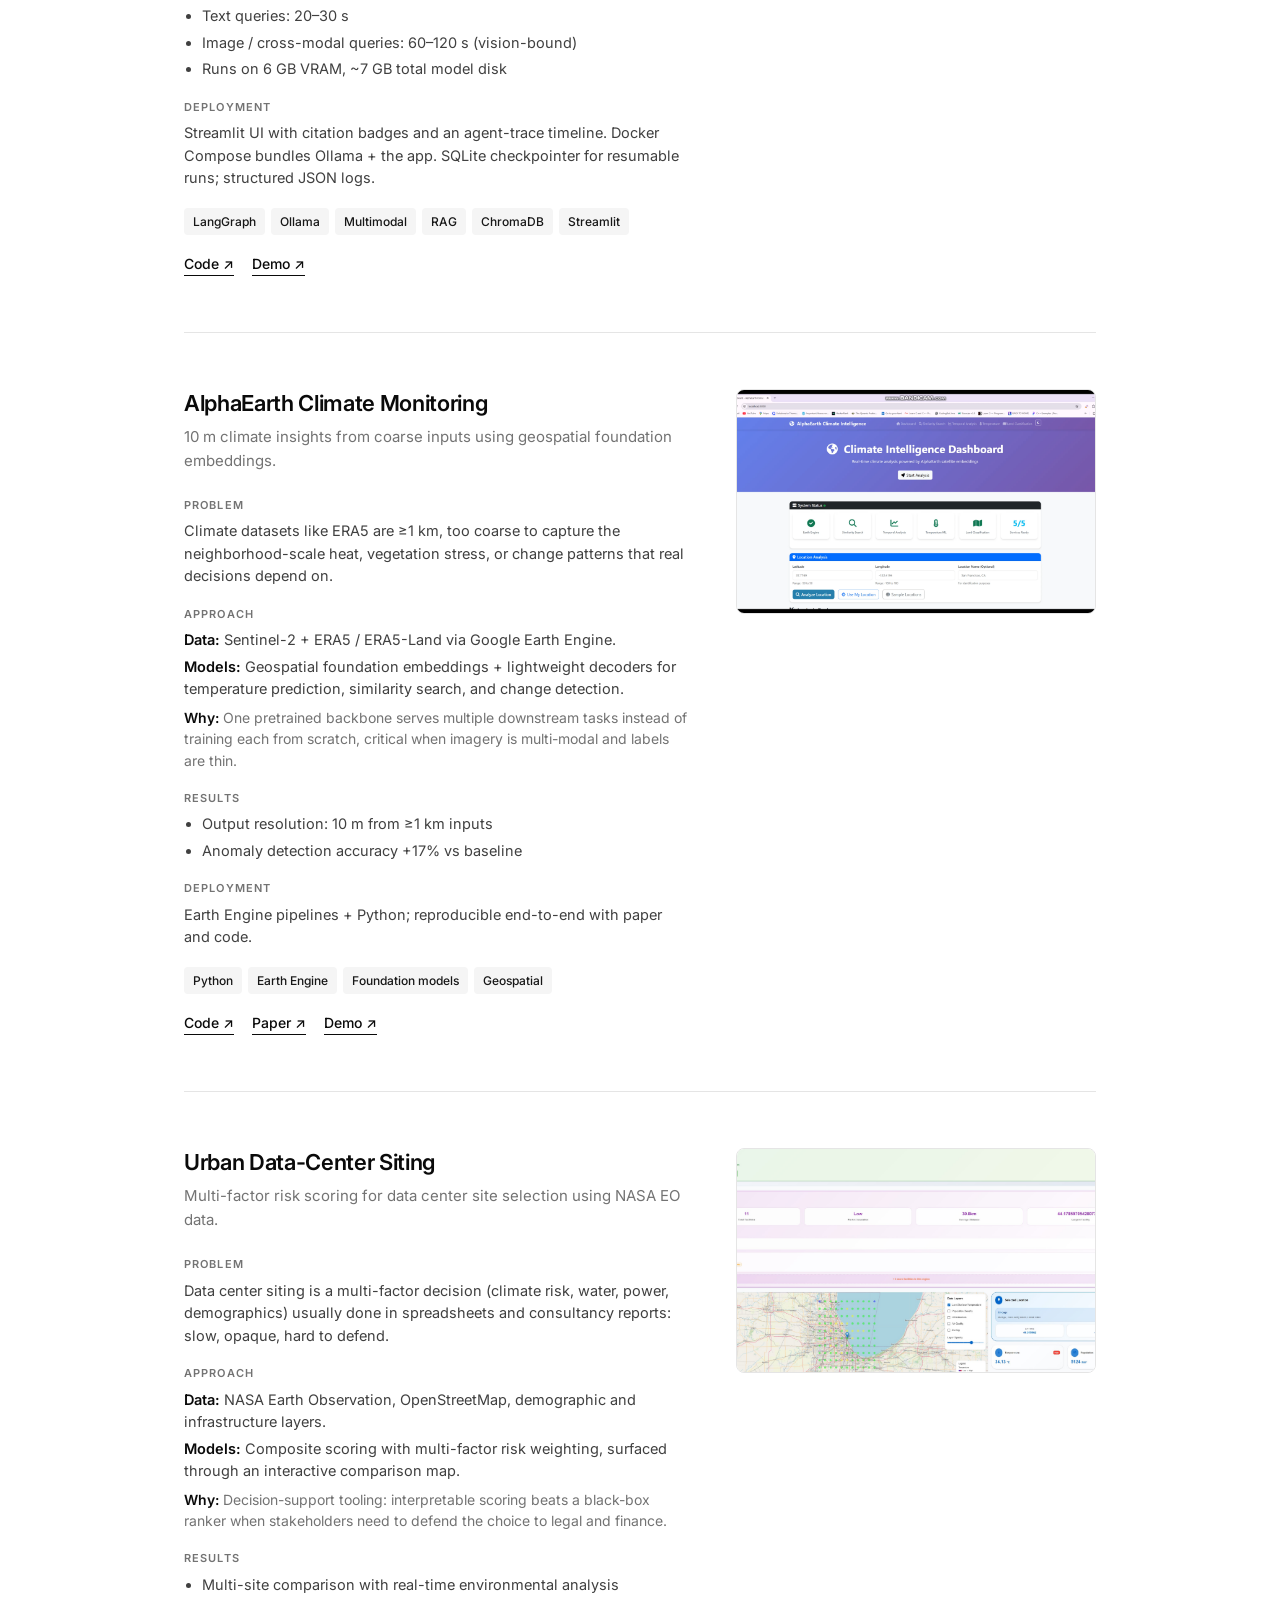
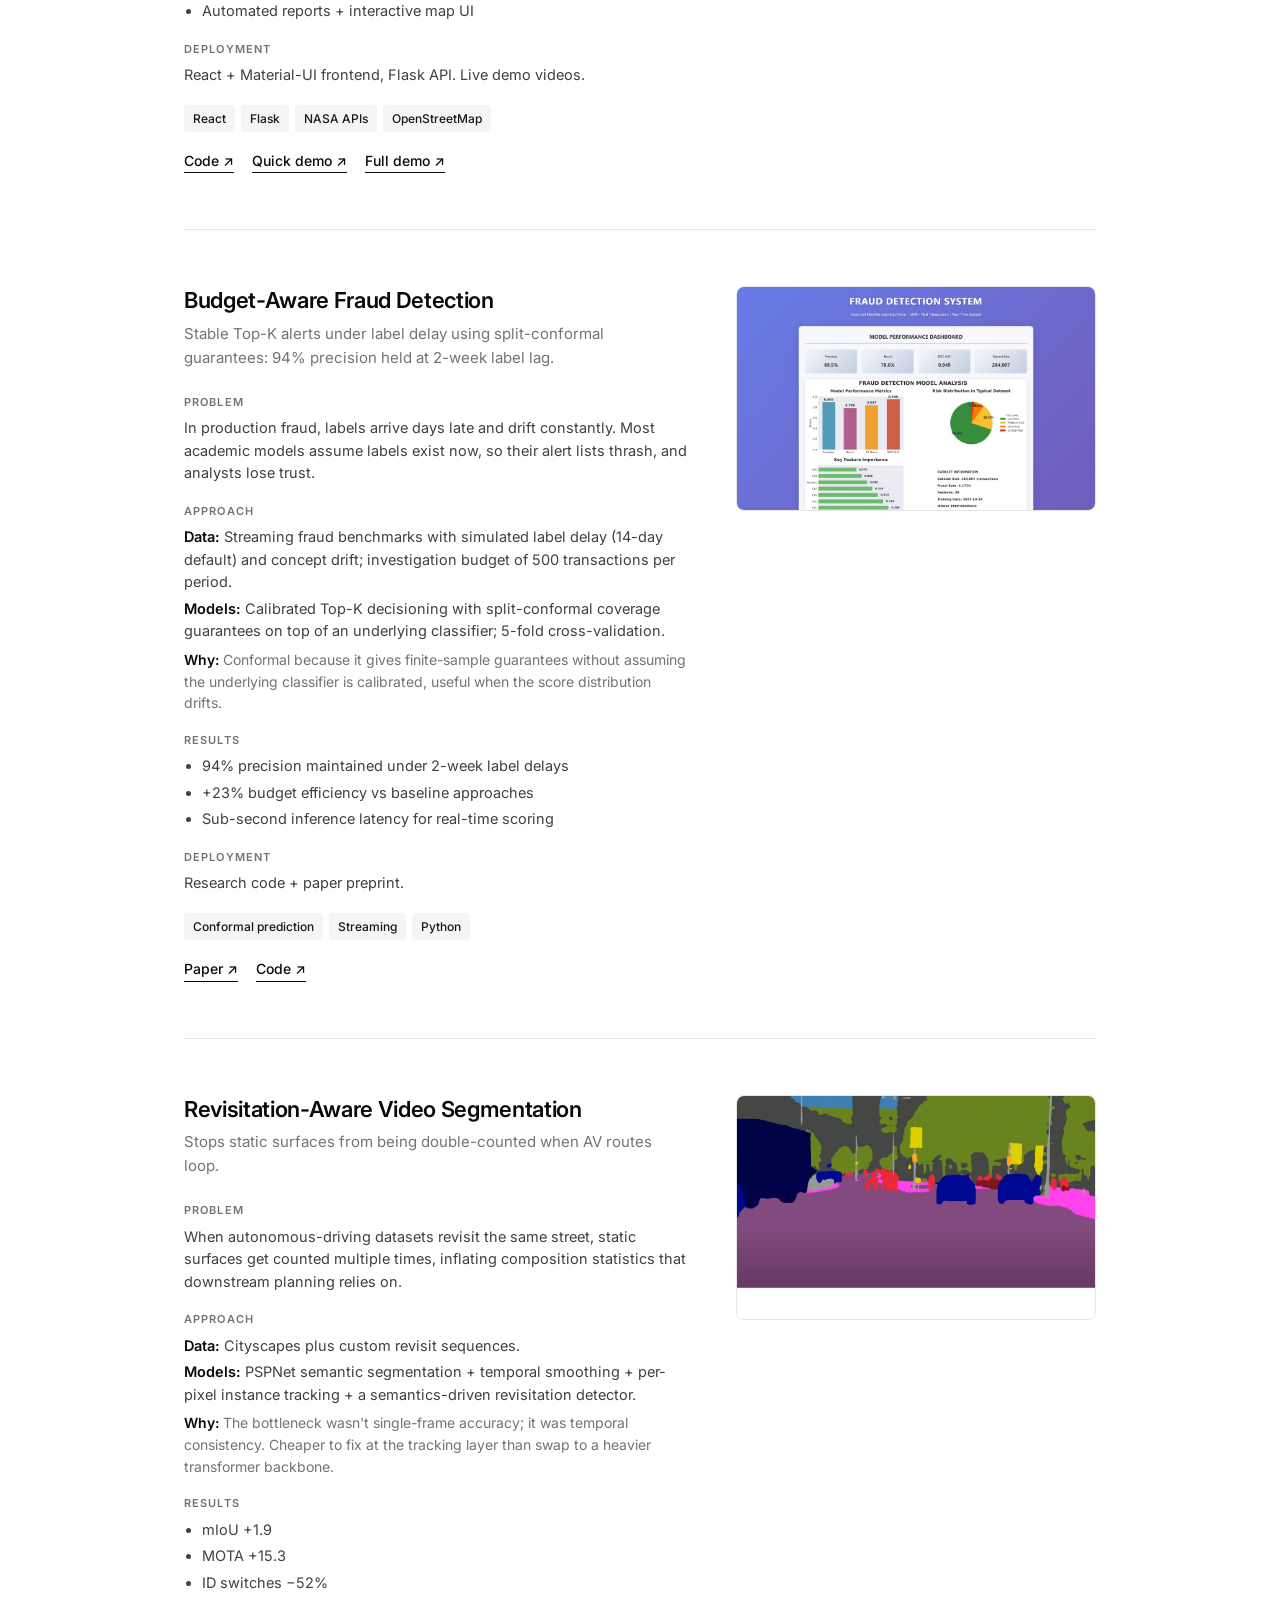
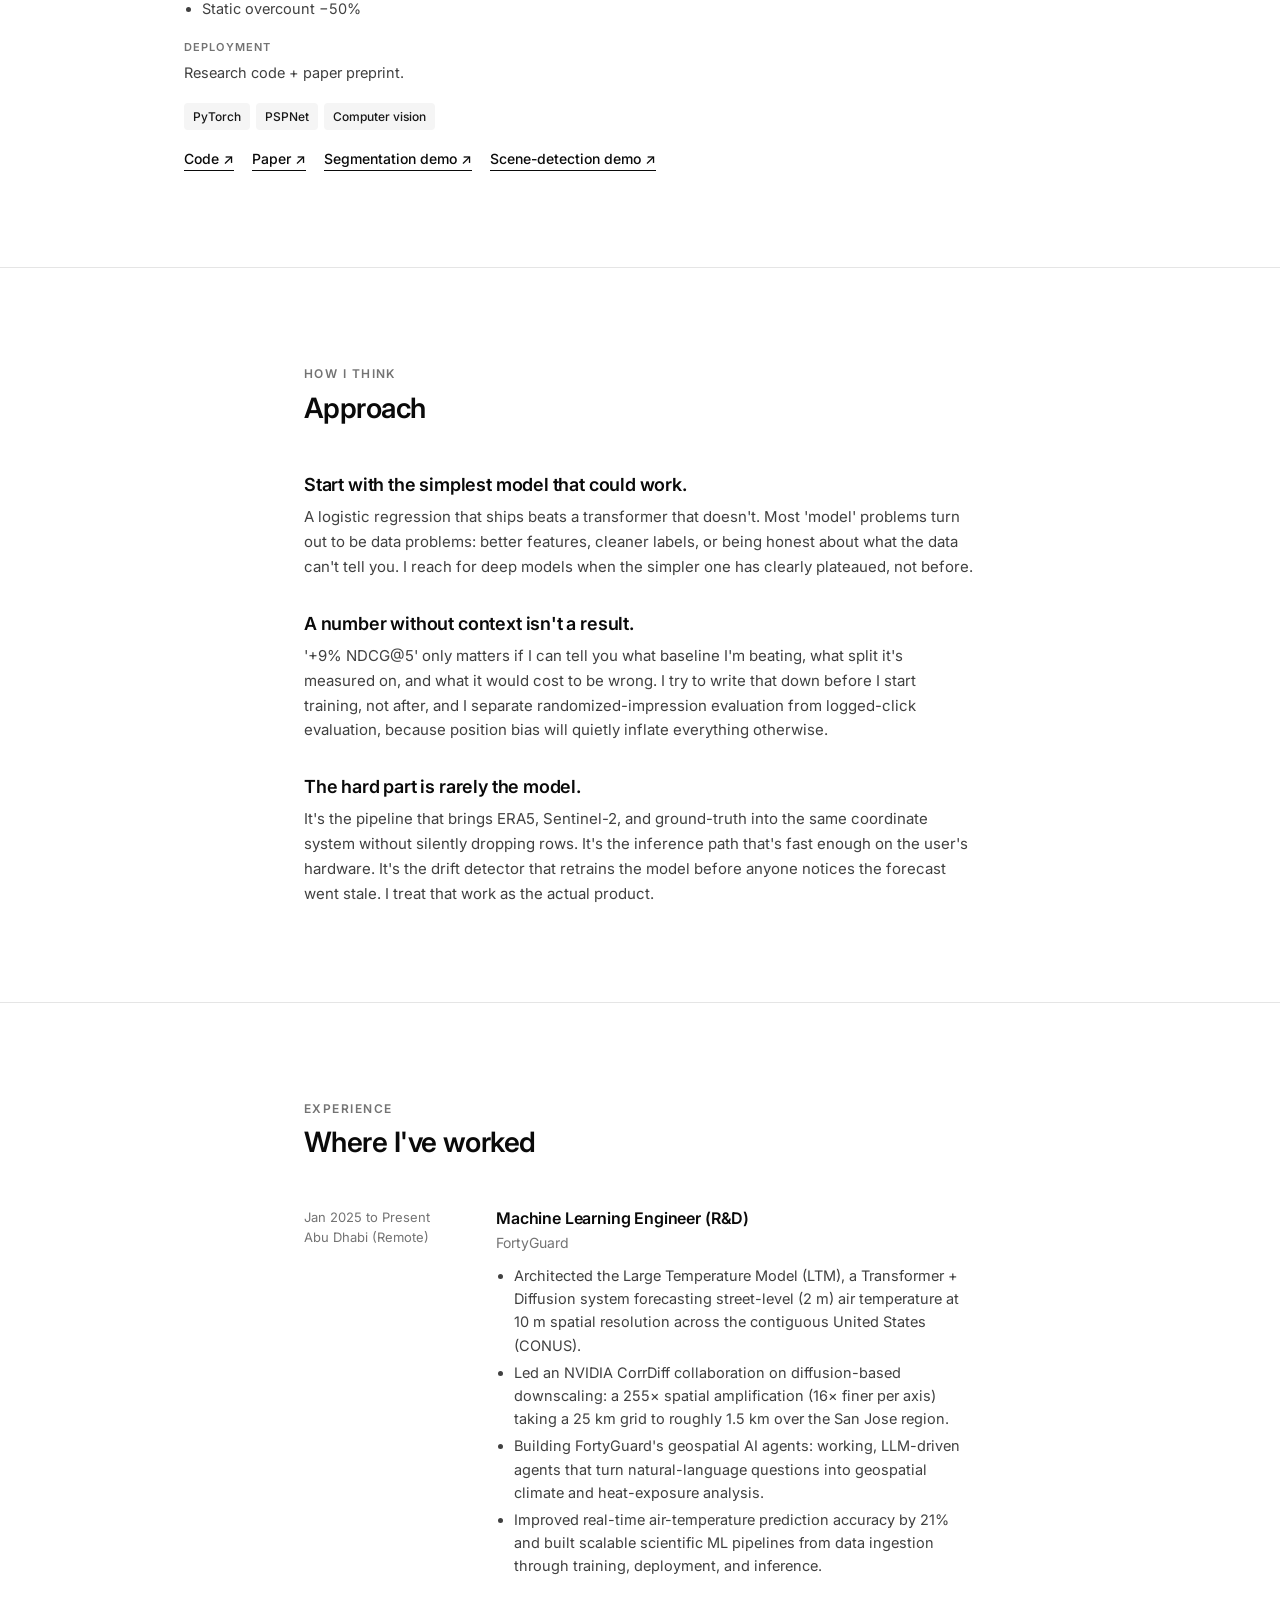
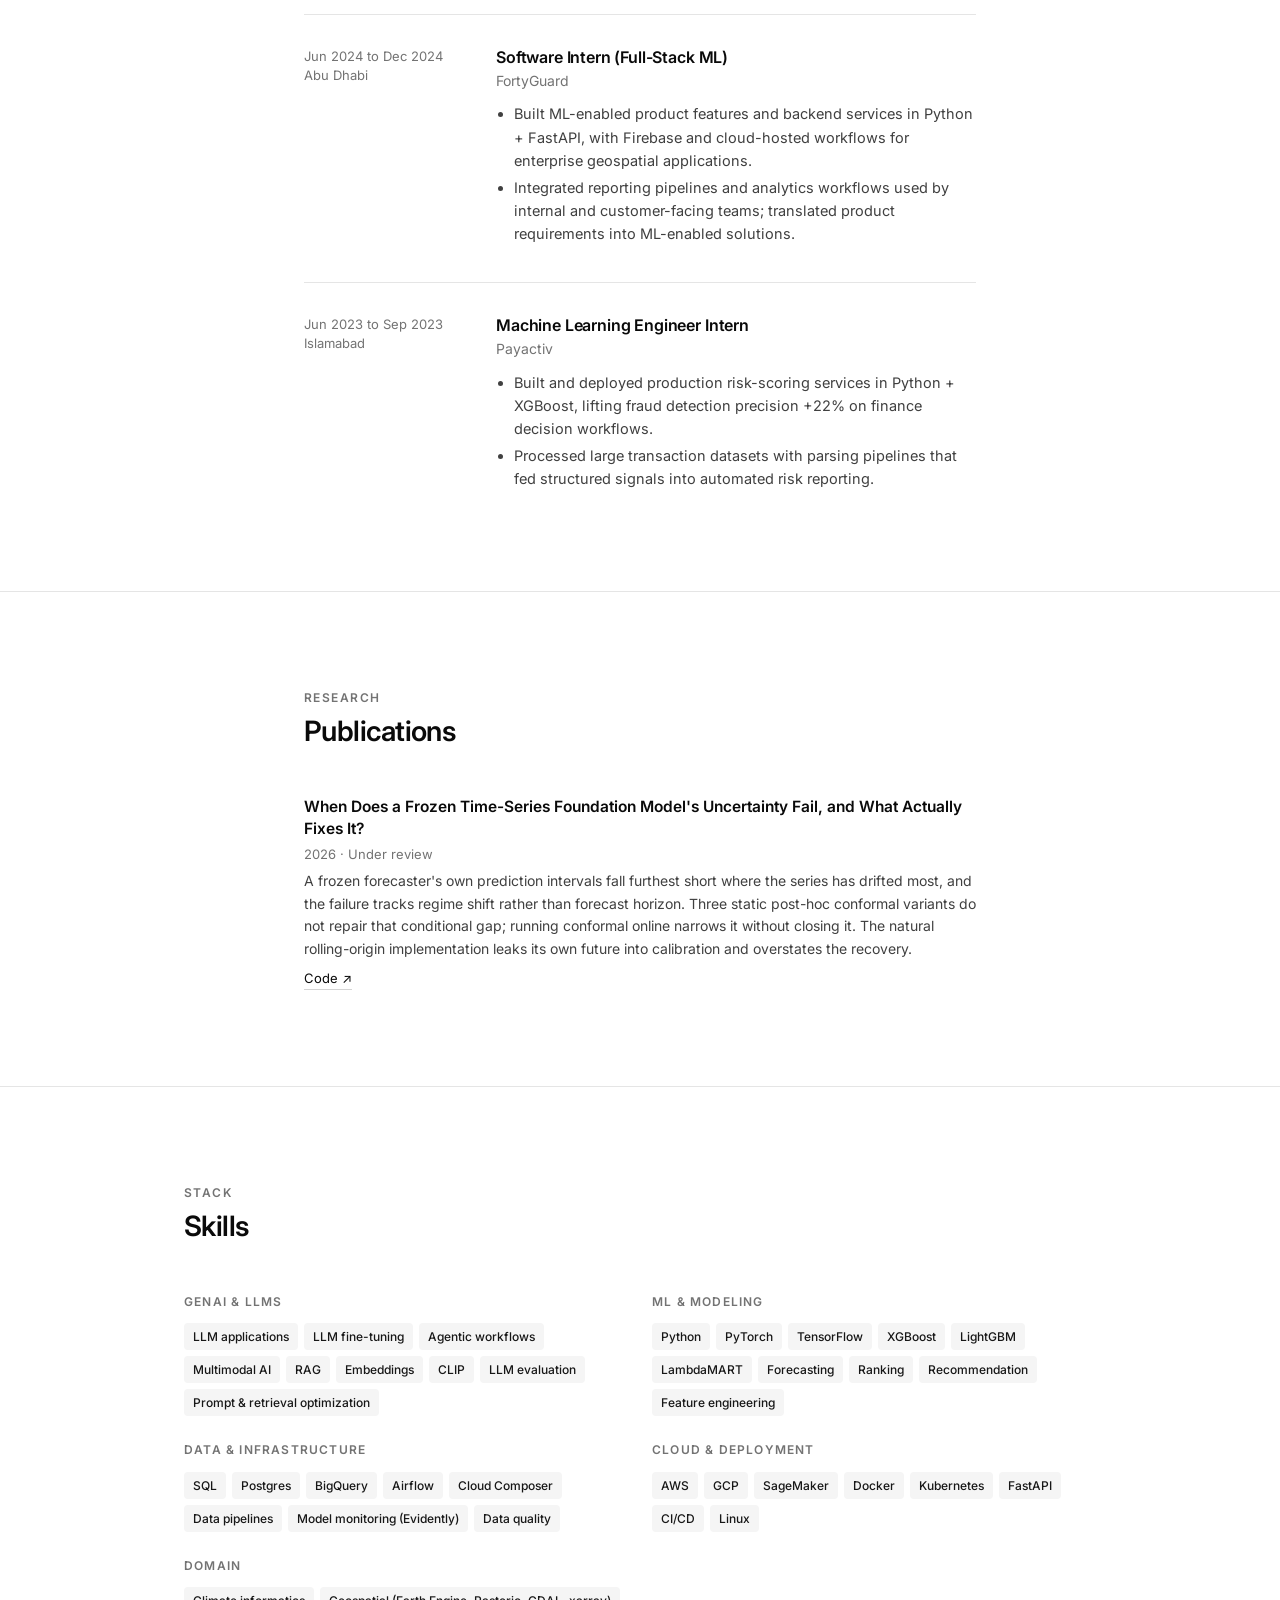
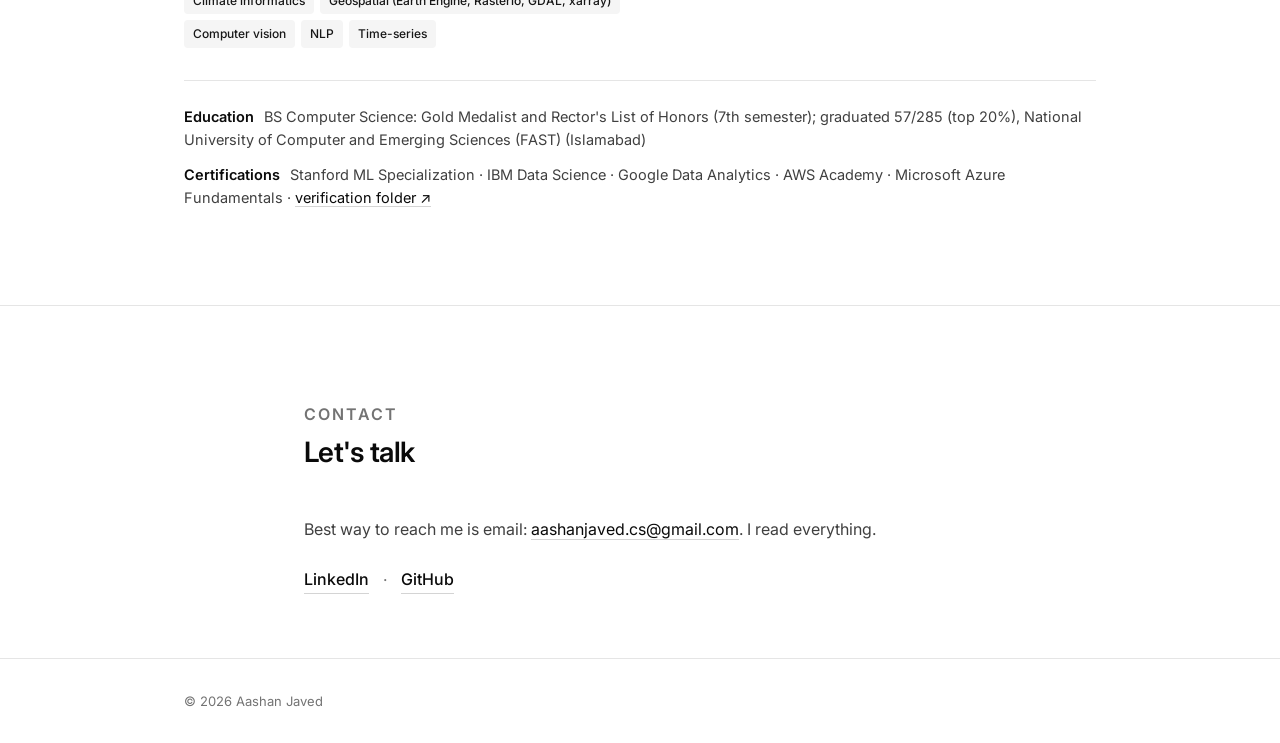
==== commit 539066b7: "add a hosted CV at /cv/, and remove withdrawn work from the site The CV is one permanent URL for app" ====
--- a/index.html
+++ b/index.html
@@ -29,6 +29,7 @@
         <li><a href="#publications" data-section="publications">Publications</a></li>
         <li><a href="#skills" data-section="skills">Skills</a></li>
         <li><a href="#contact" data-section="contact">Contact</a></li>
+        <li><a href="/cv/">CV</a></li>
       </ul>
     </div>
   </header>
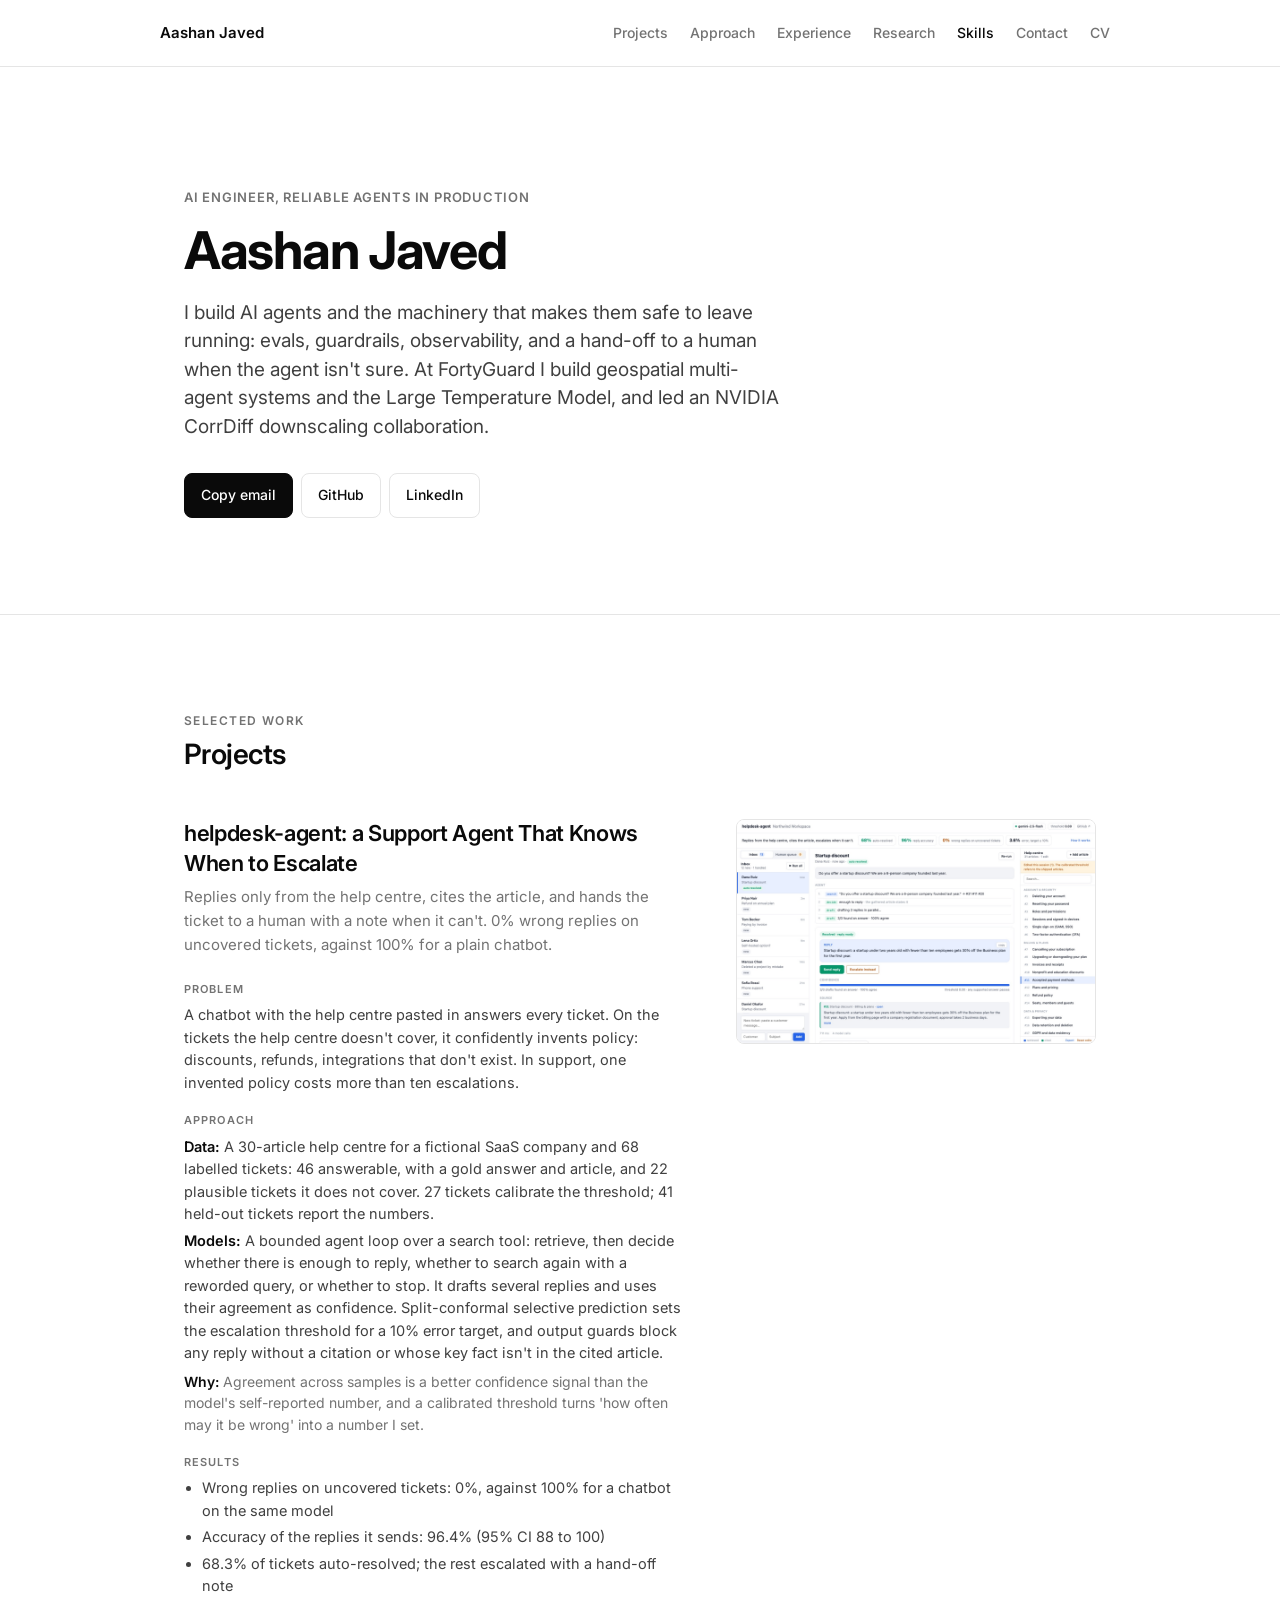
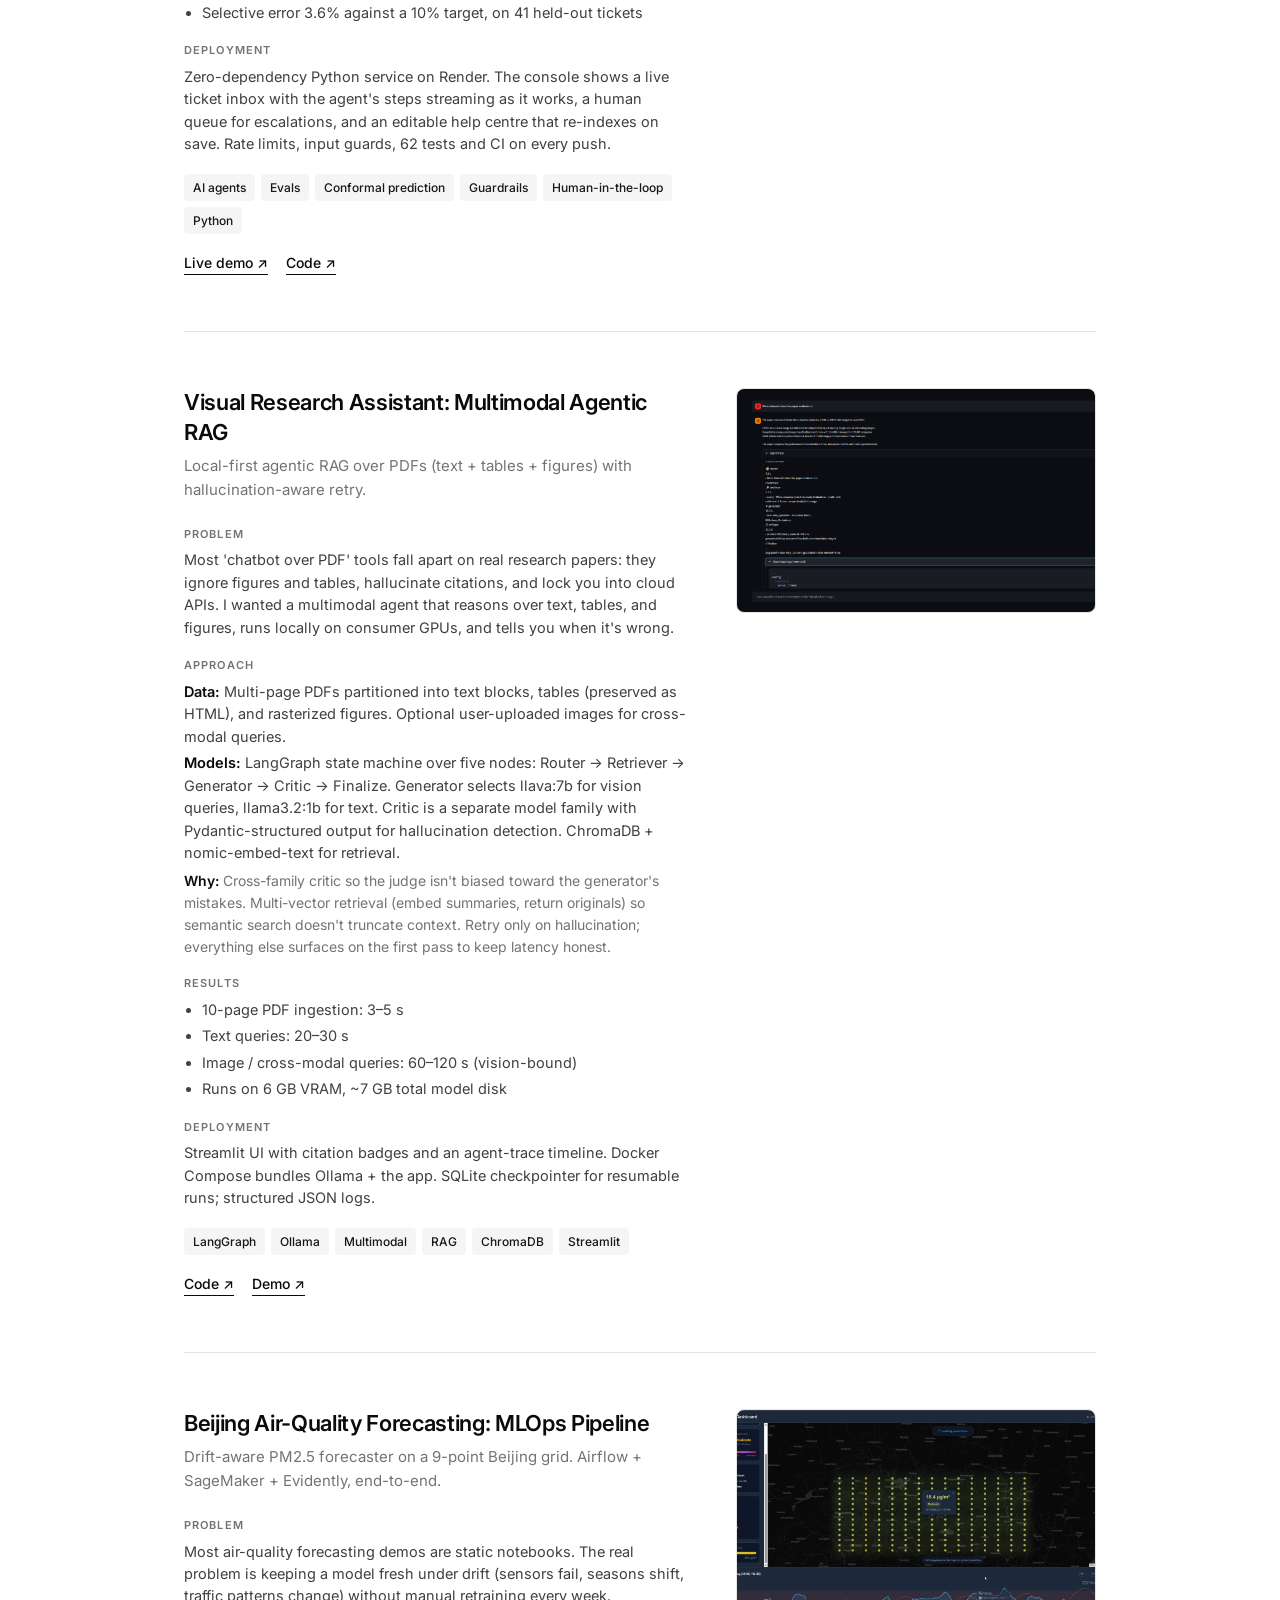
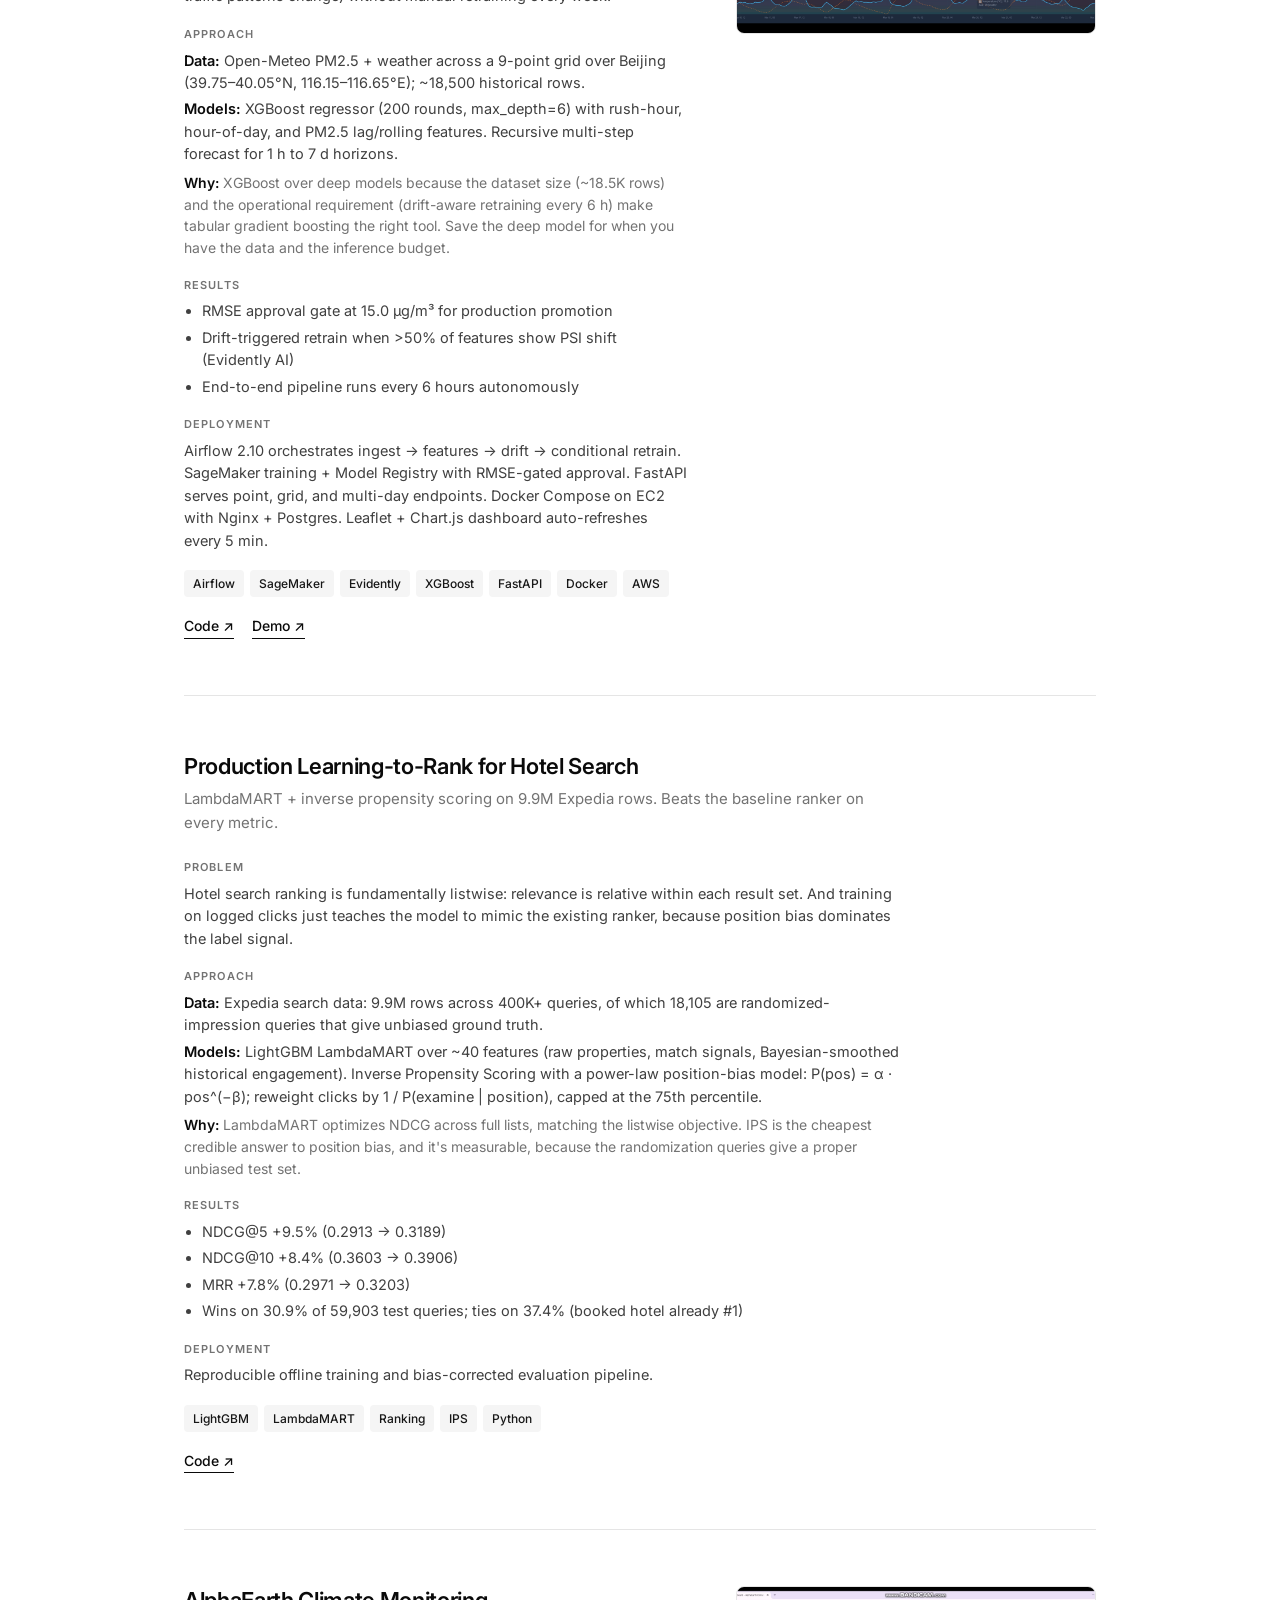
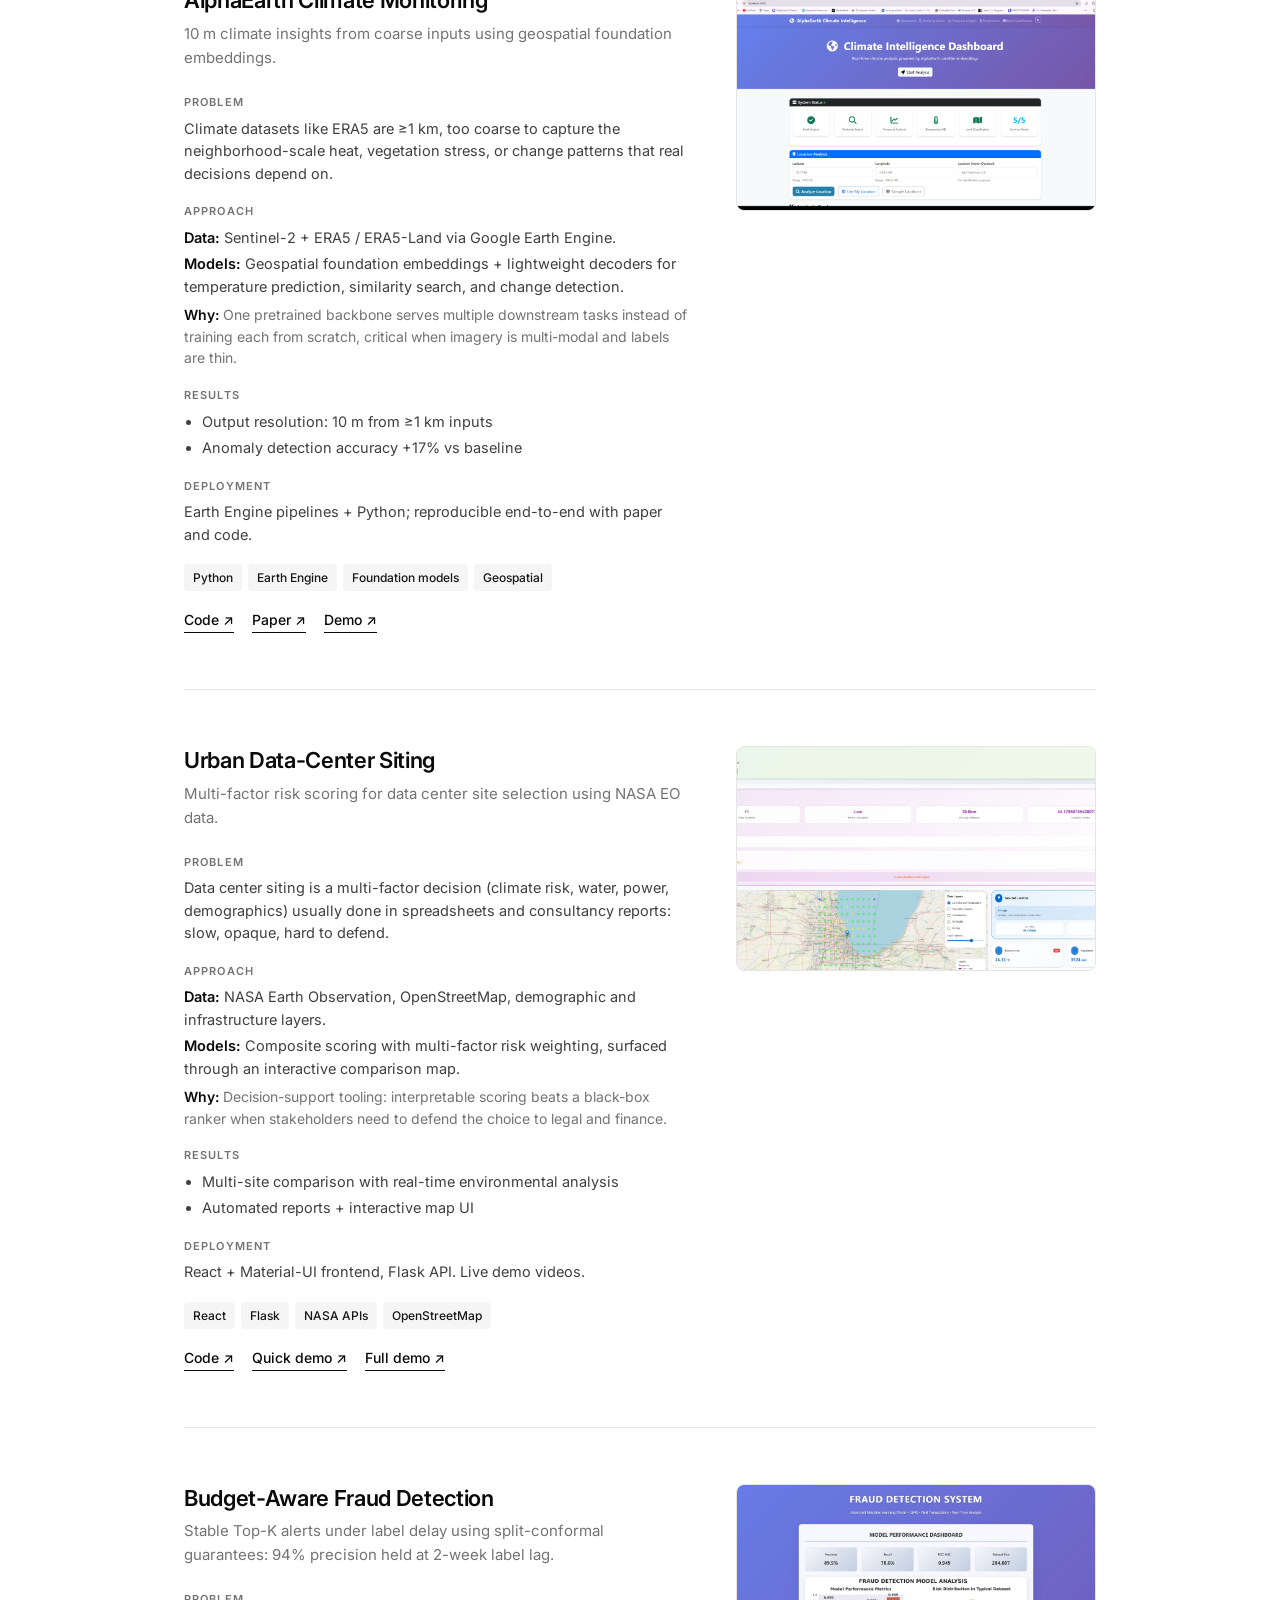
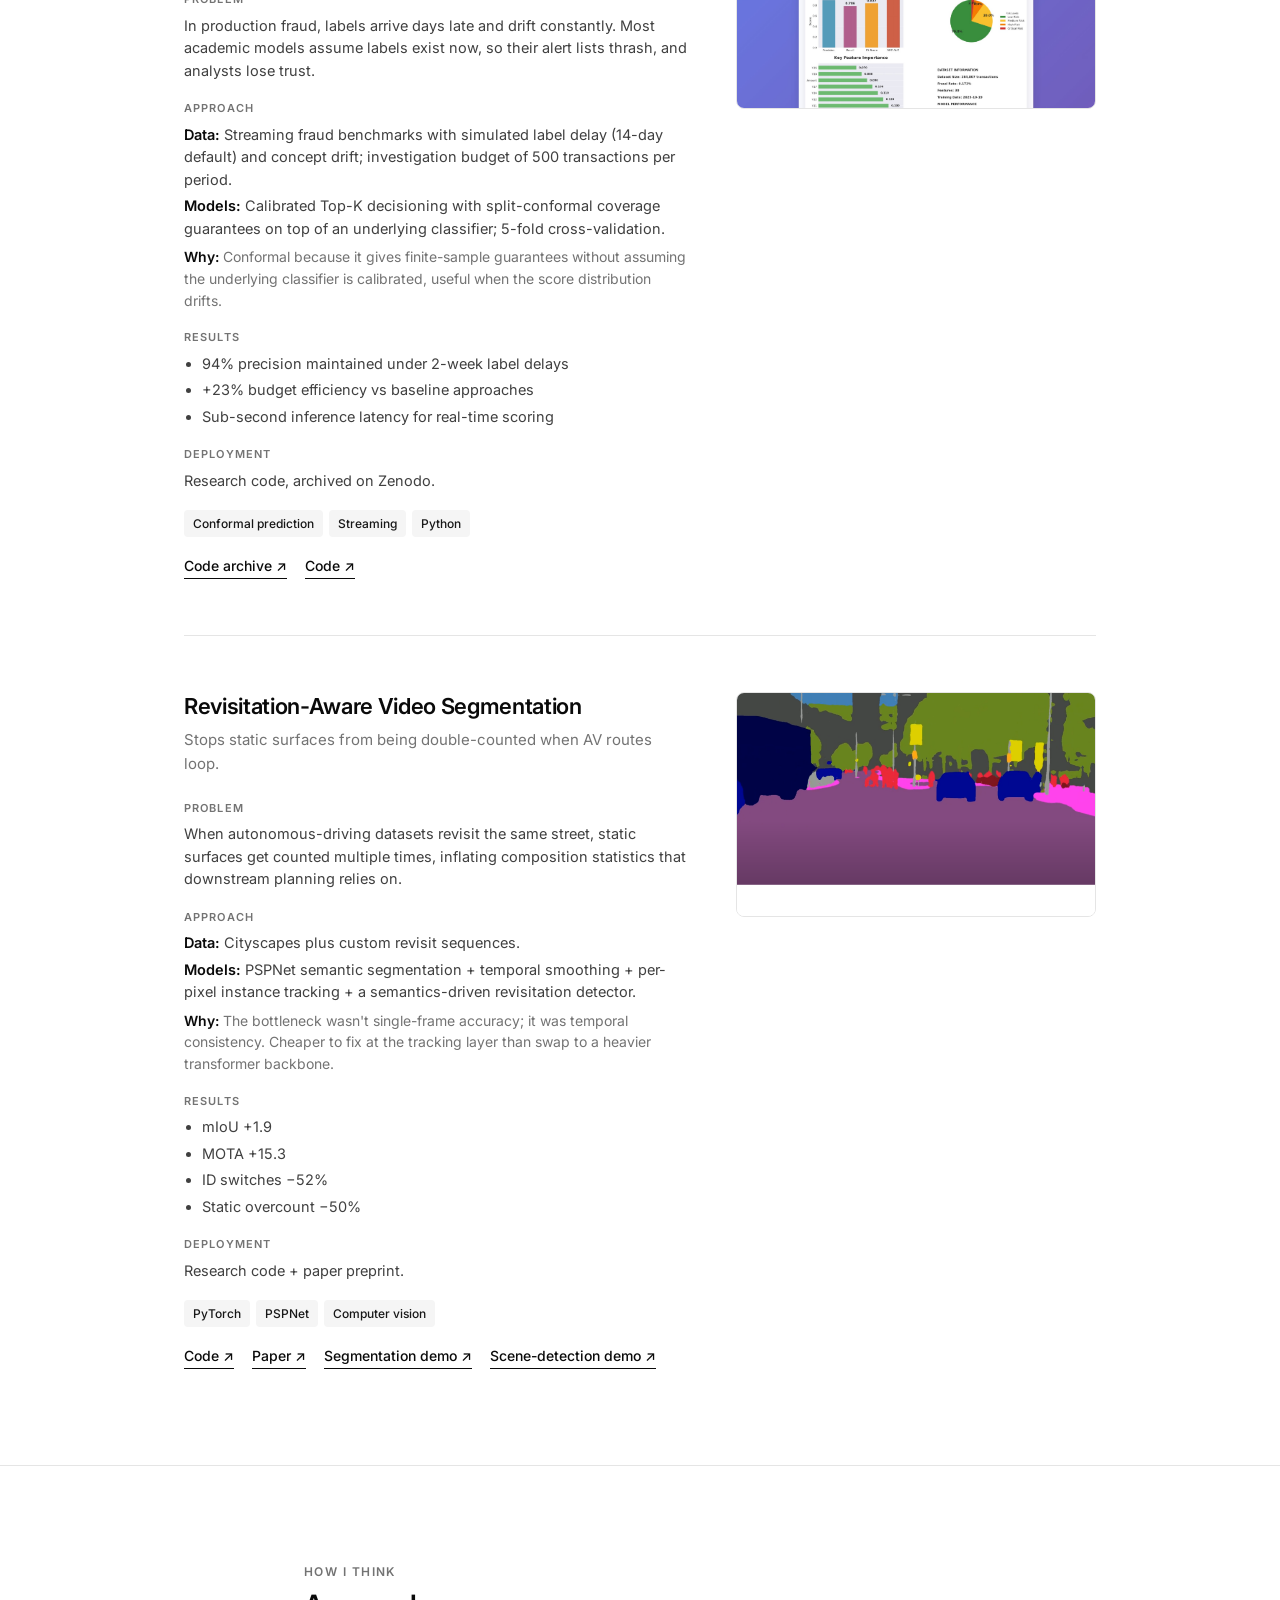
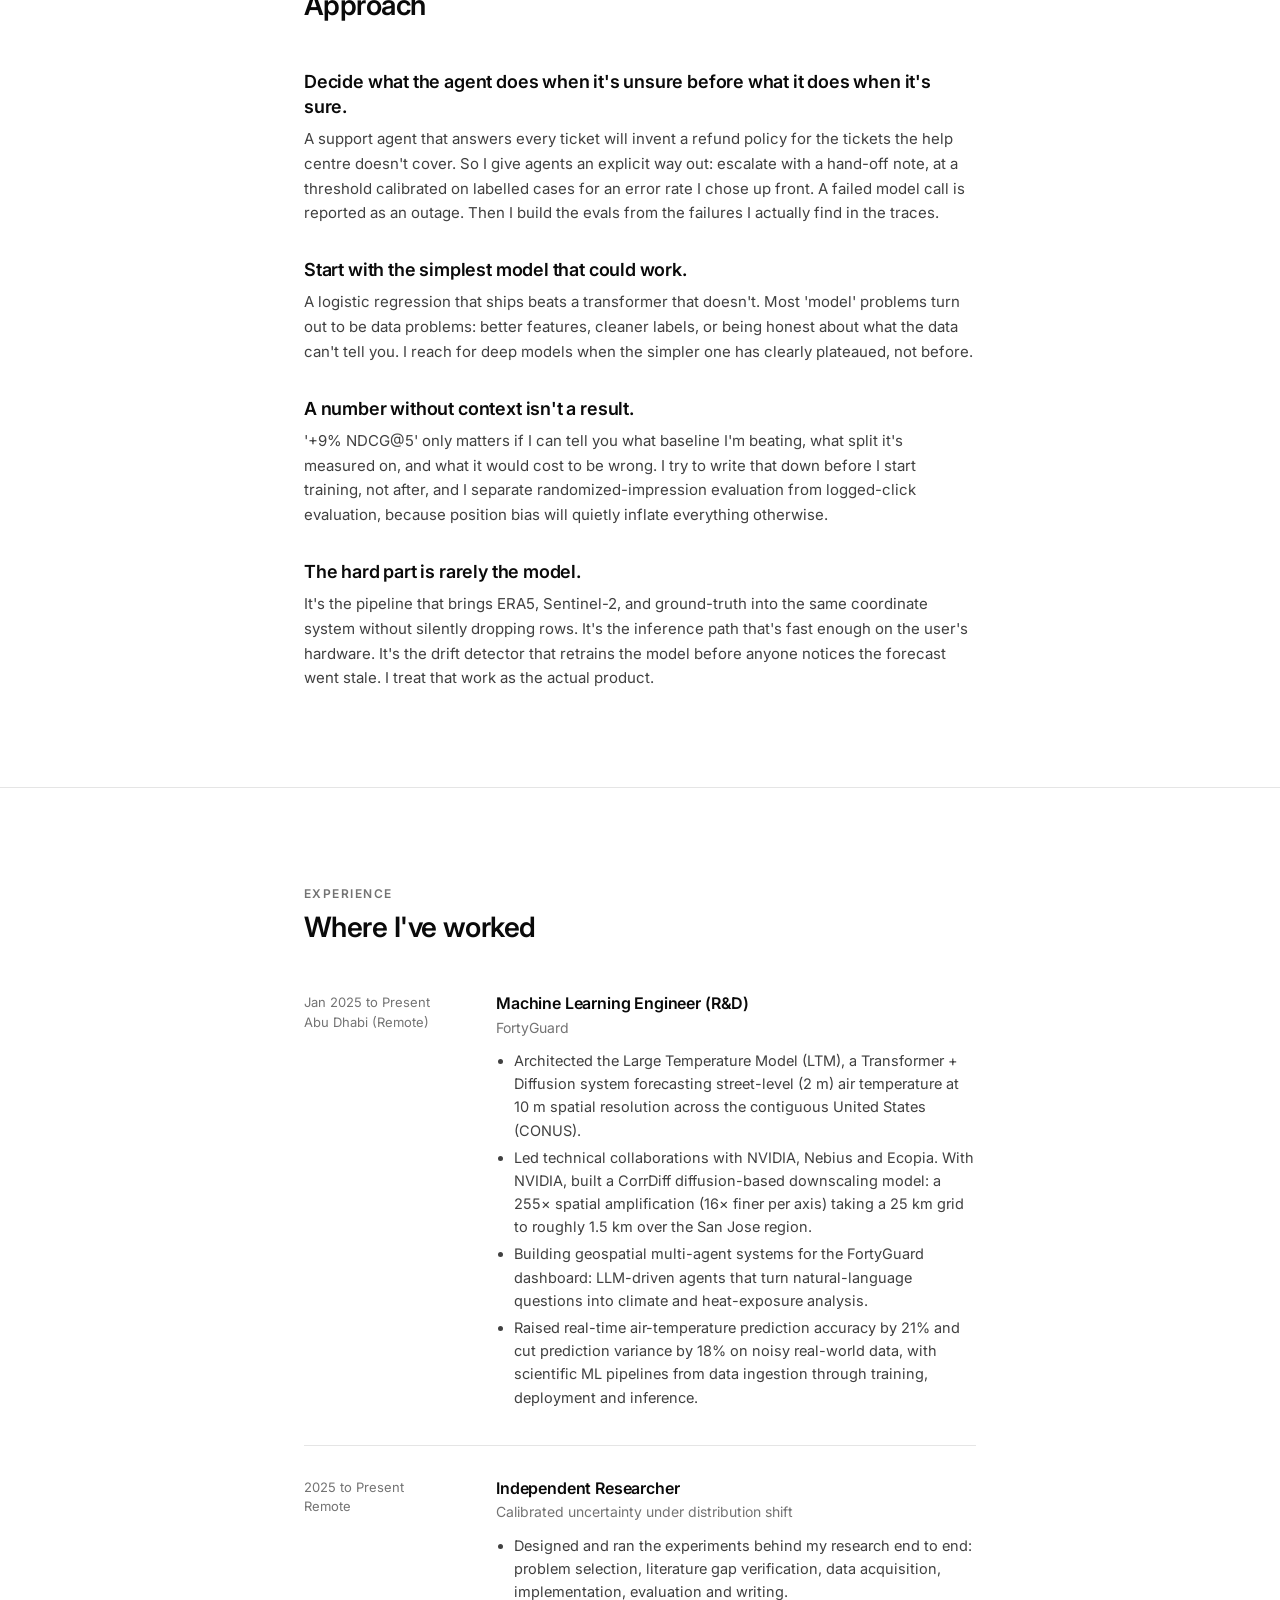
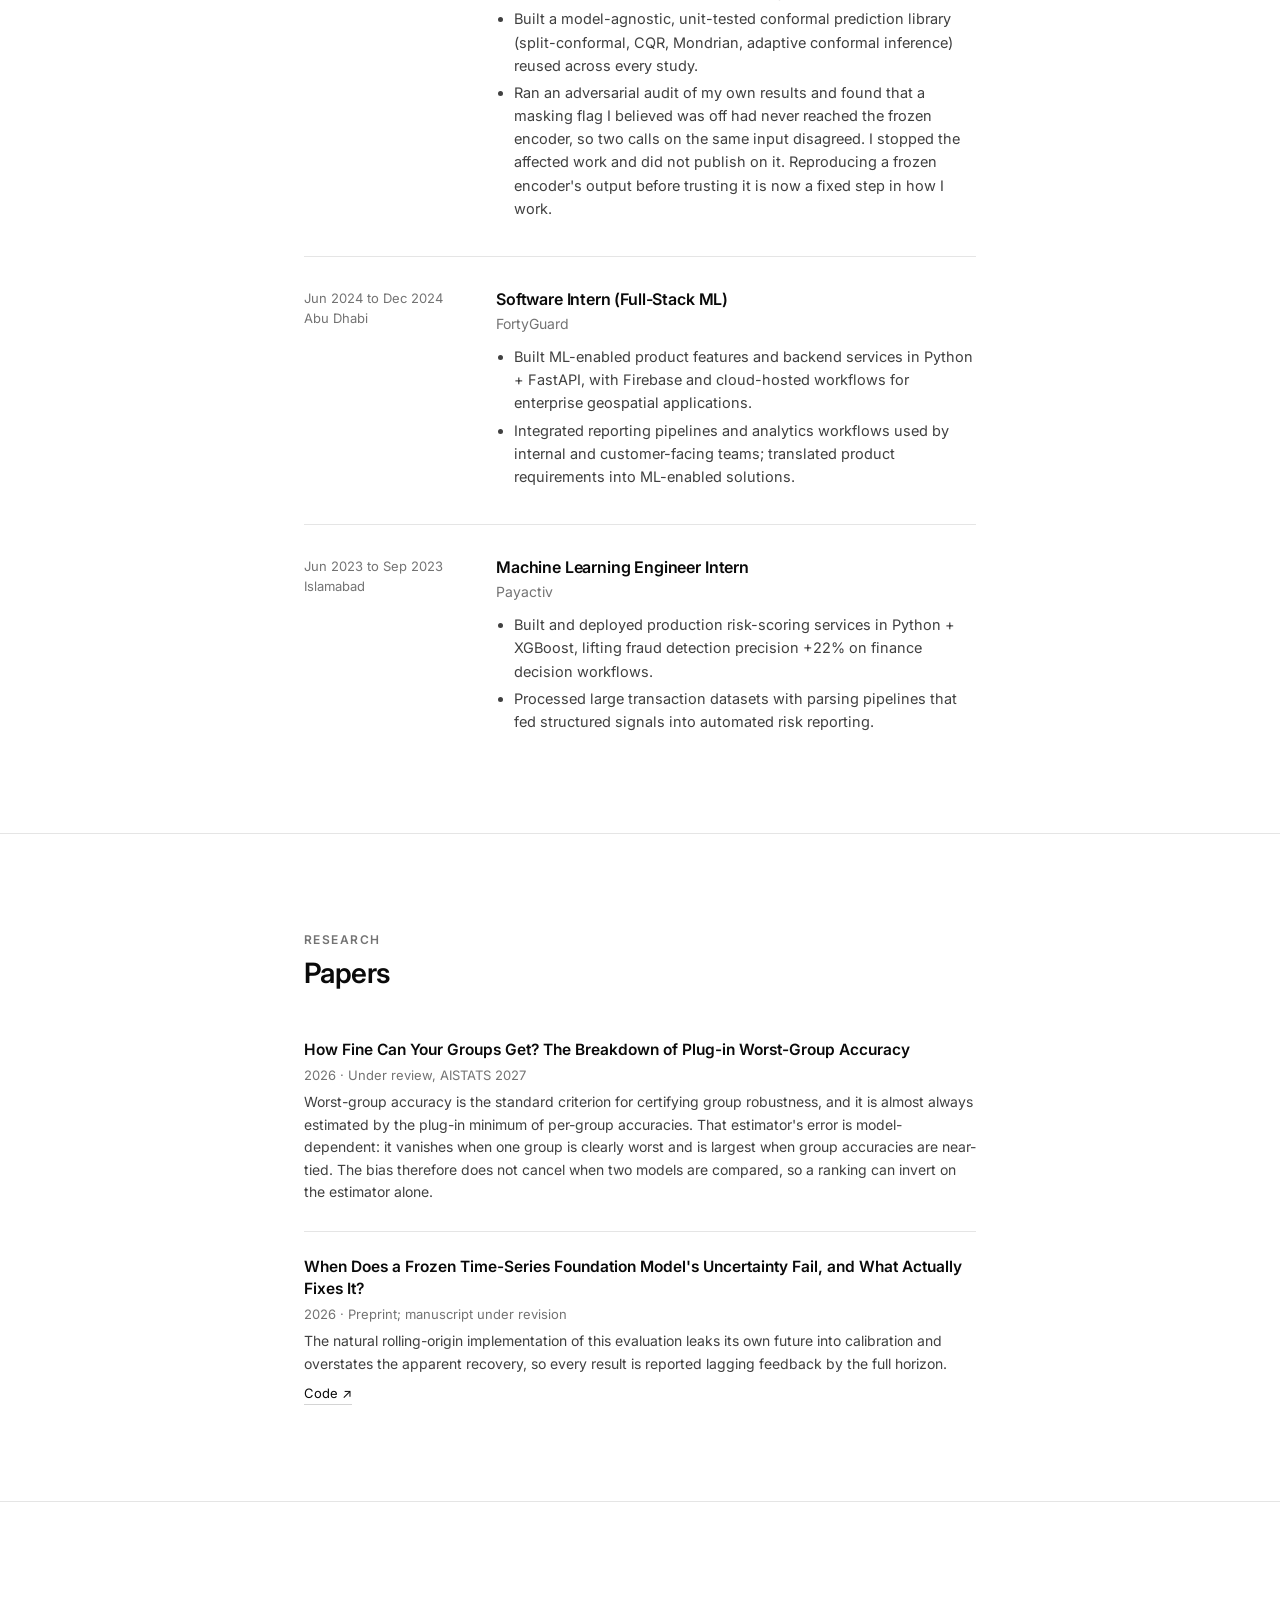
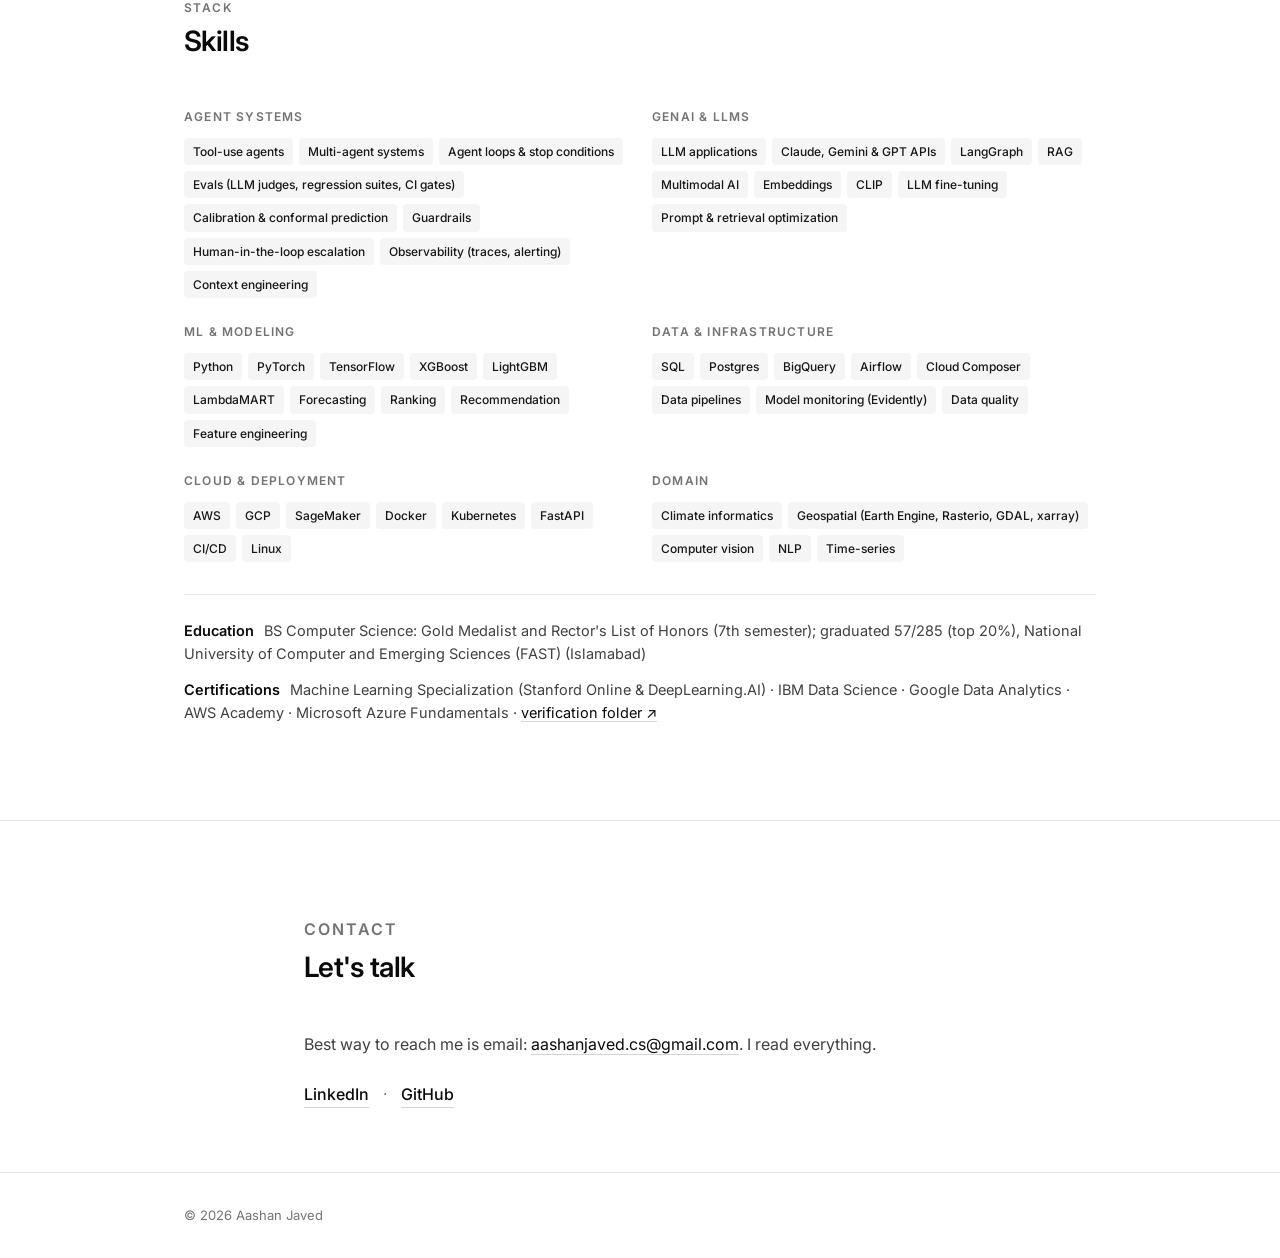
==== commit 67815259: "Reposition around reliable AI agents; add helpdesk-agent; correct research status - Positioning: AI " ====
--- a/index.html
+++ b/index.html
@@ -3,11 +3,11 @@
 <head>
   <meta charset="utf-8"/>
   <meta name="viewport" content="width=device-width, initial-scale=1"/>
-  <title>Aashan Javed, ML Engineer</title>
-  <meta name="description" content="ML engineer working on climate intelligence and geospatial systems. Production ML, end-to-end."/>
+  <title>Aashan Javed, AI Engineer</title>
+  <meta name="description" content="AI engineer building agents that run unattended in production: evals, guardrails and observability. Geospatial AI at FortyGuard."/>
   <link rel="canonical" href="https://aashanjaved.com"/>
-  <meta property="og:title" content="Aashan Javed, ML Engineer"/>
-  <meta property="og:description" content="Climate, geospatial, production ML."/>
+  <meta property="og:title" content="Aashan Javed, AI Engineer"/>
+  <meta property="og:description" content="Reliable AI agents in production: evals, guardrails, observability."/>
   <meta property="og:type" content="website"/>
   <meta property="og:url" content="https://aashanjaved.com"/>
   <meta name="twitter:card" content="summary"/>
@@ -26,10 +26,10 @@
         <li><a href="#projects" data-section="projects">Projects</a></li>
         <li><a href="#approach" data-section="approach">Approach</a></li>
         <li><a href="#experience" data-section="experience">Experience</a></li>
-        <li><a href="#publications" data-section="publications">Publications</a></li>
+        <li><a href="#publications" data-section="publications">Research</a></li>
         <li><a href="#skills" data-section="skills">Skills</a></li>
         <li><a href="#contact" data-section="contact">Contact</a></li>
-        <li><a href="/cv/">CV</a></li>
+        <li><a href="/cv/aashan-javed-cv.pdf">CV</a></li>
       </ul>
     </div>
   </header>
@@ -83,7 +83,7 @@
     <div class="container narrow">
       <header>
         <p class="eyebrow">Research</p>
-        <h2>Publications</h2>
+        <h2>Papers</h2>
       </header>
       <ul id="pubList" class="pub-list"></ul>
     </div>
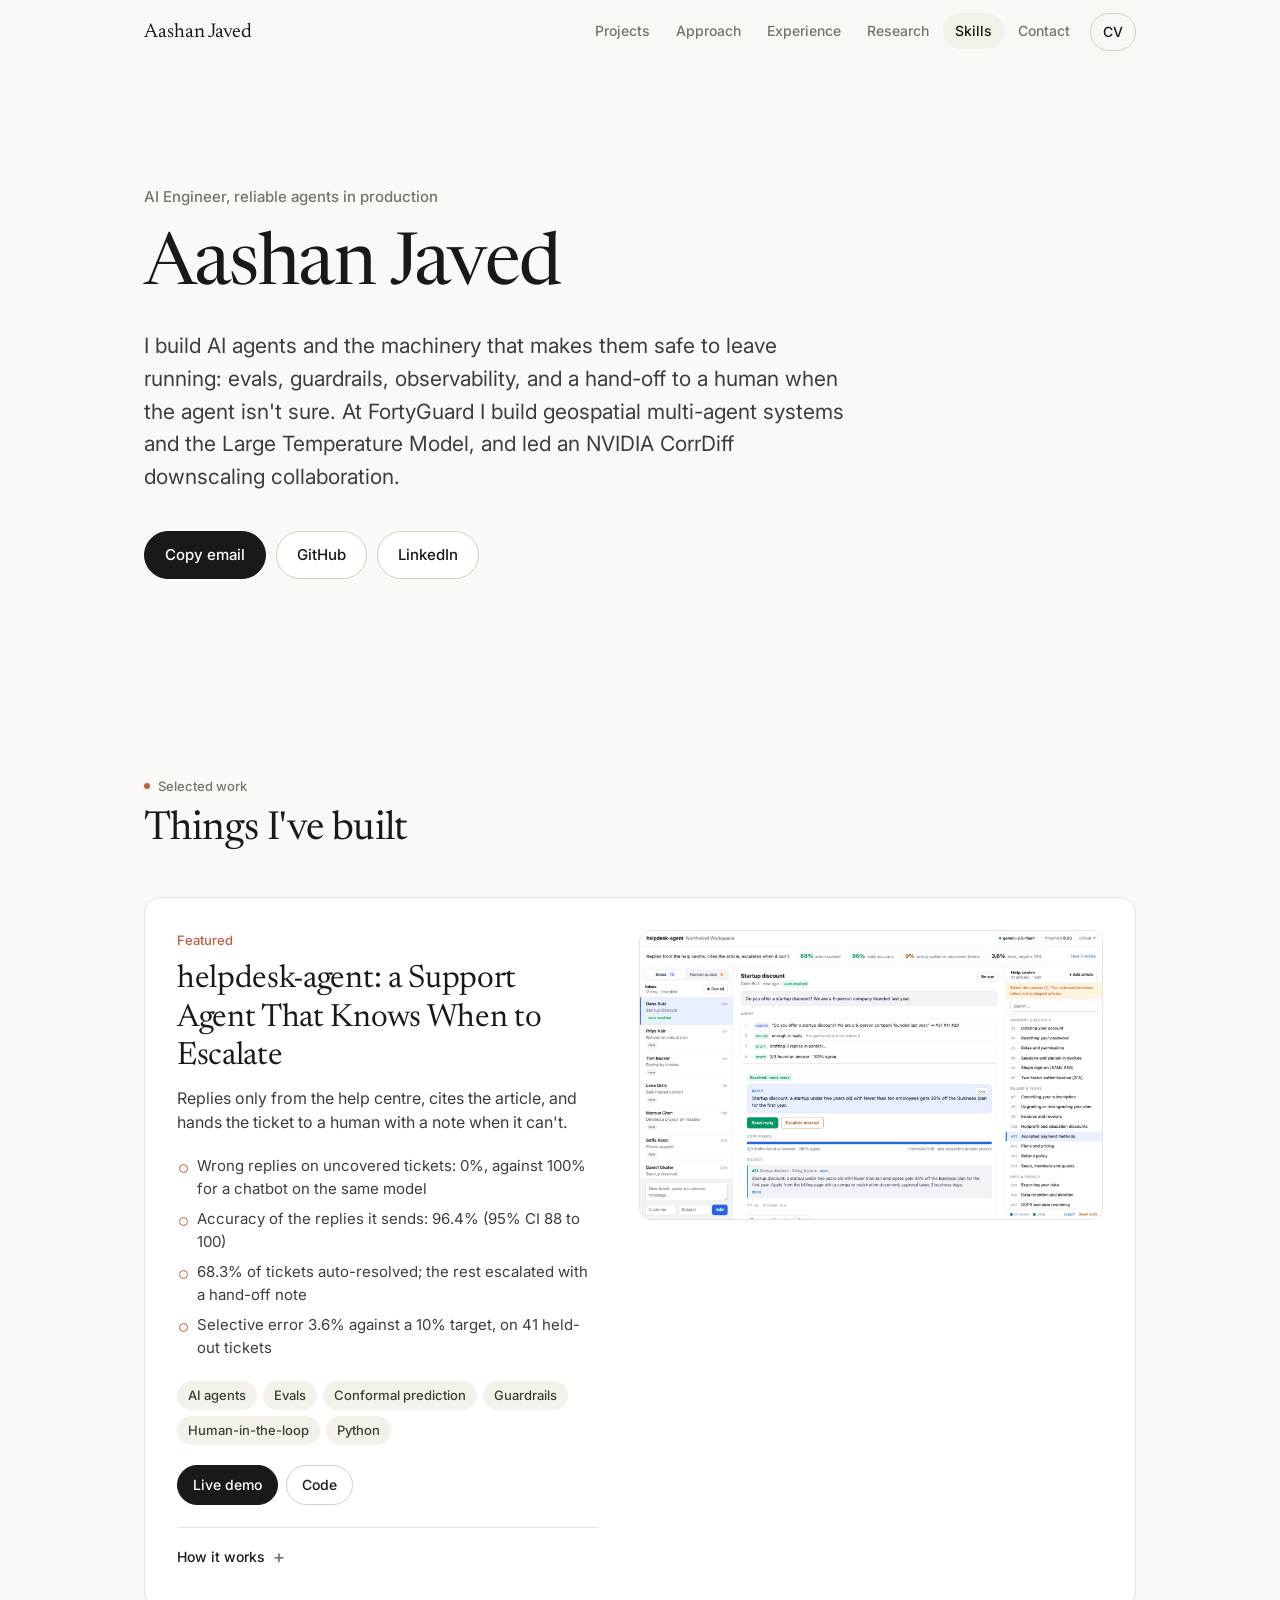
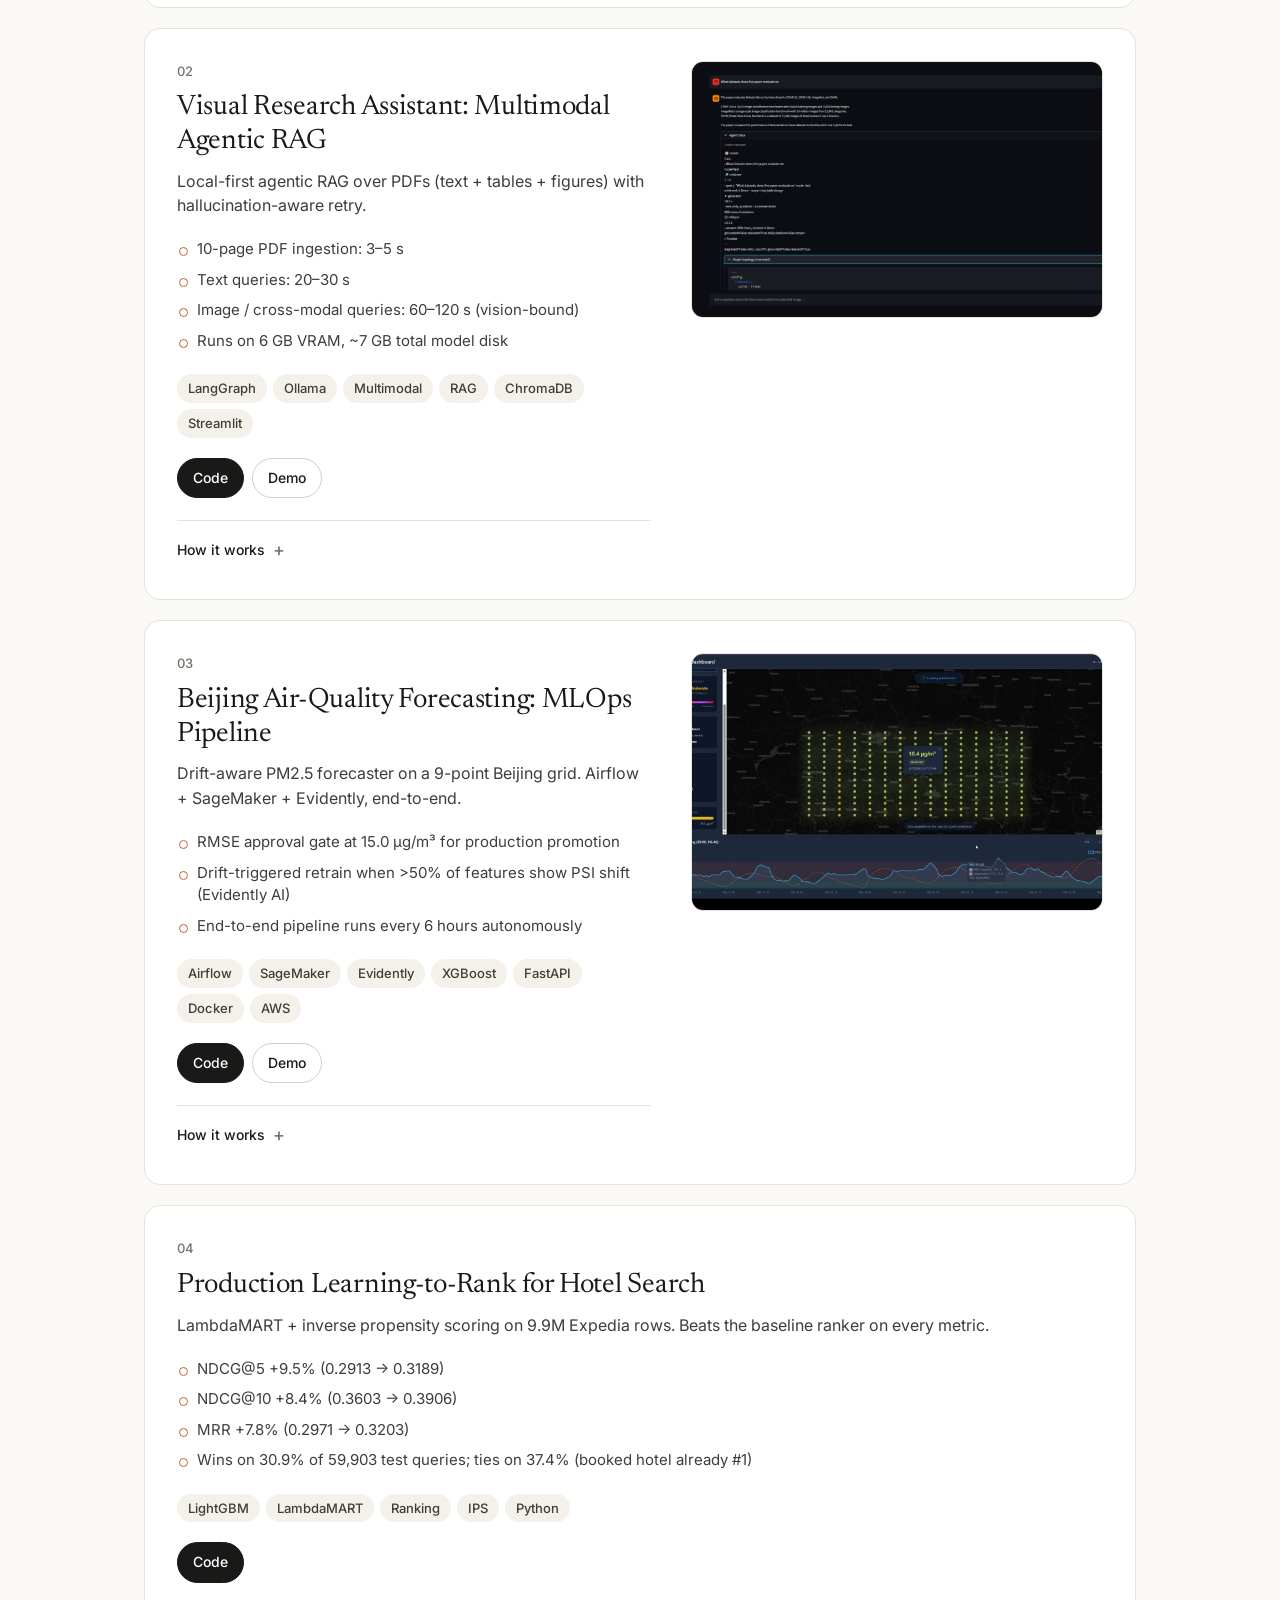
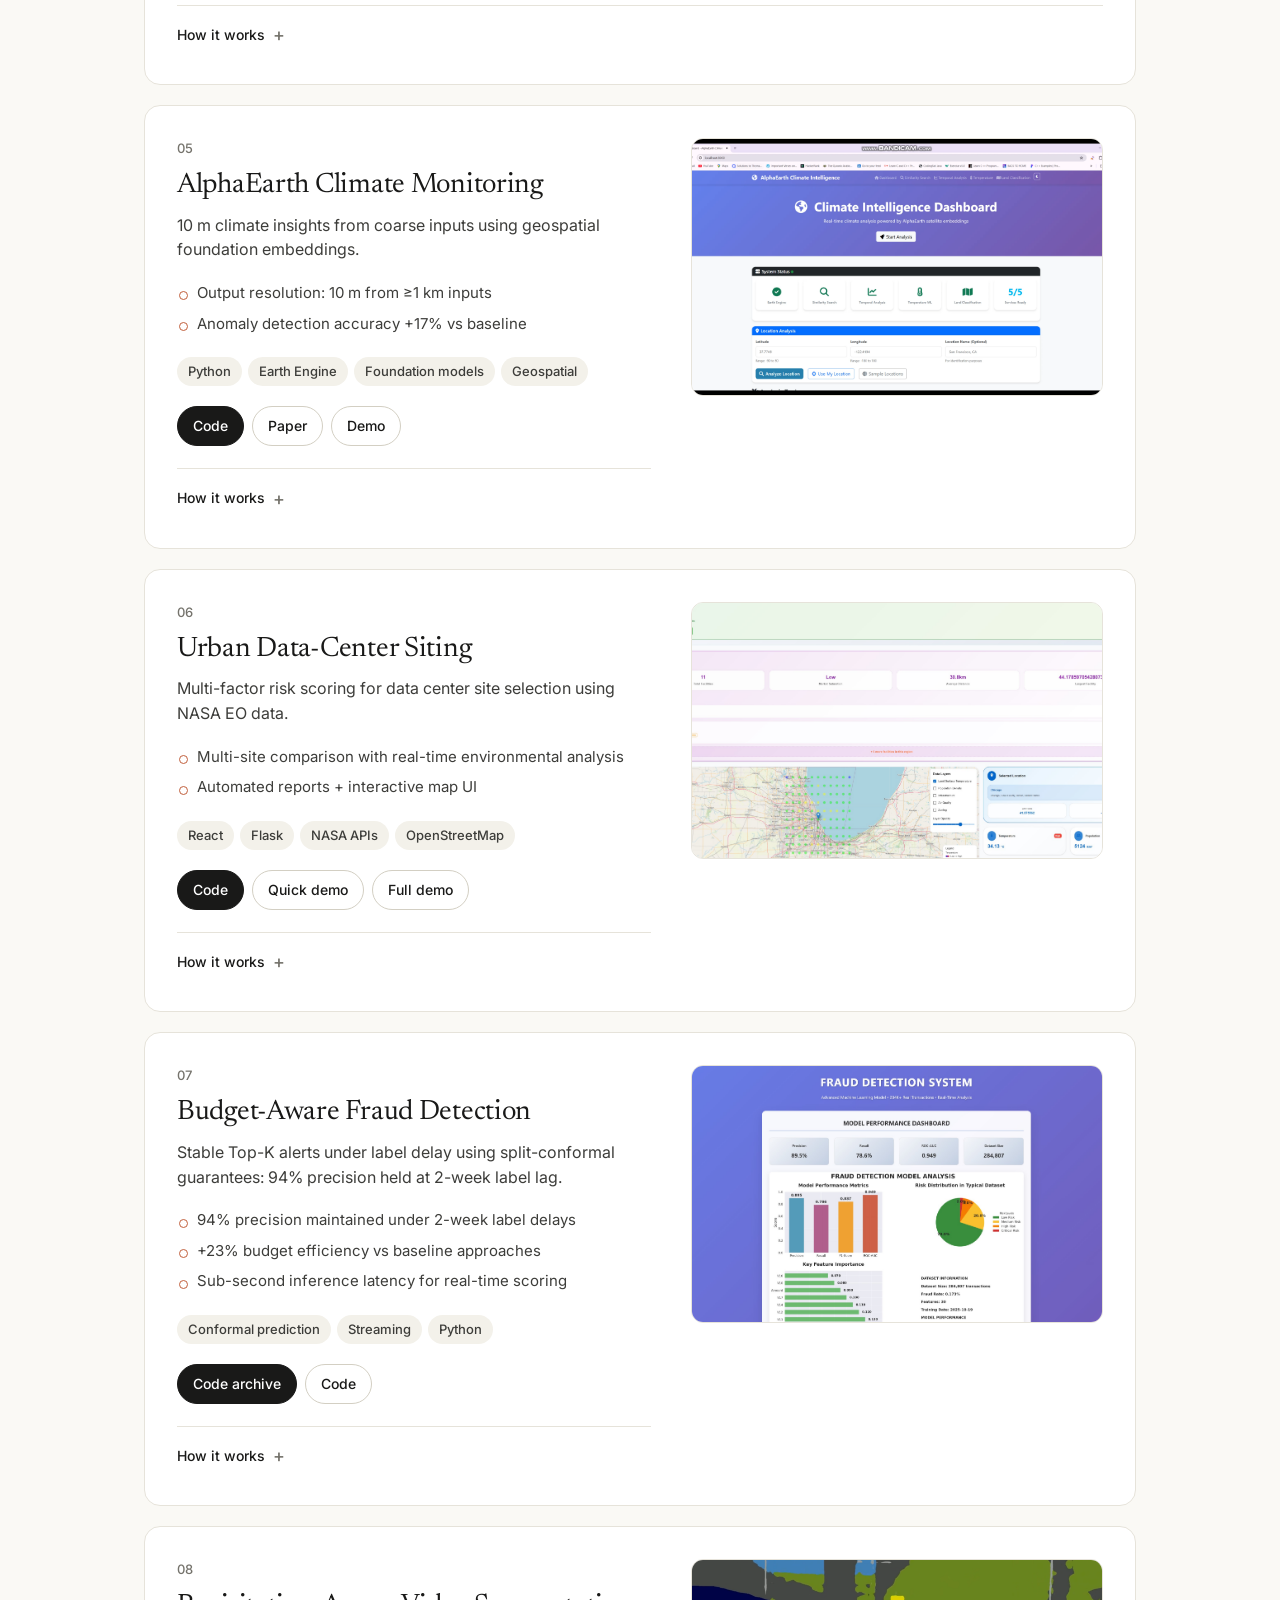
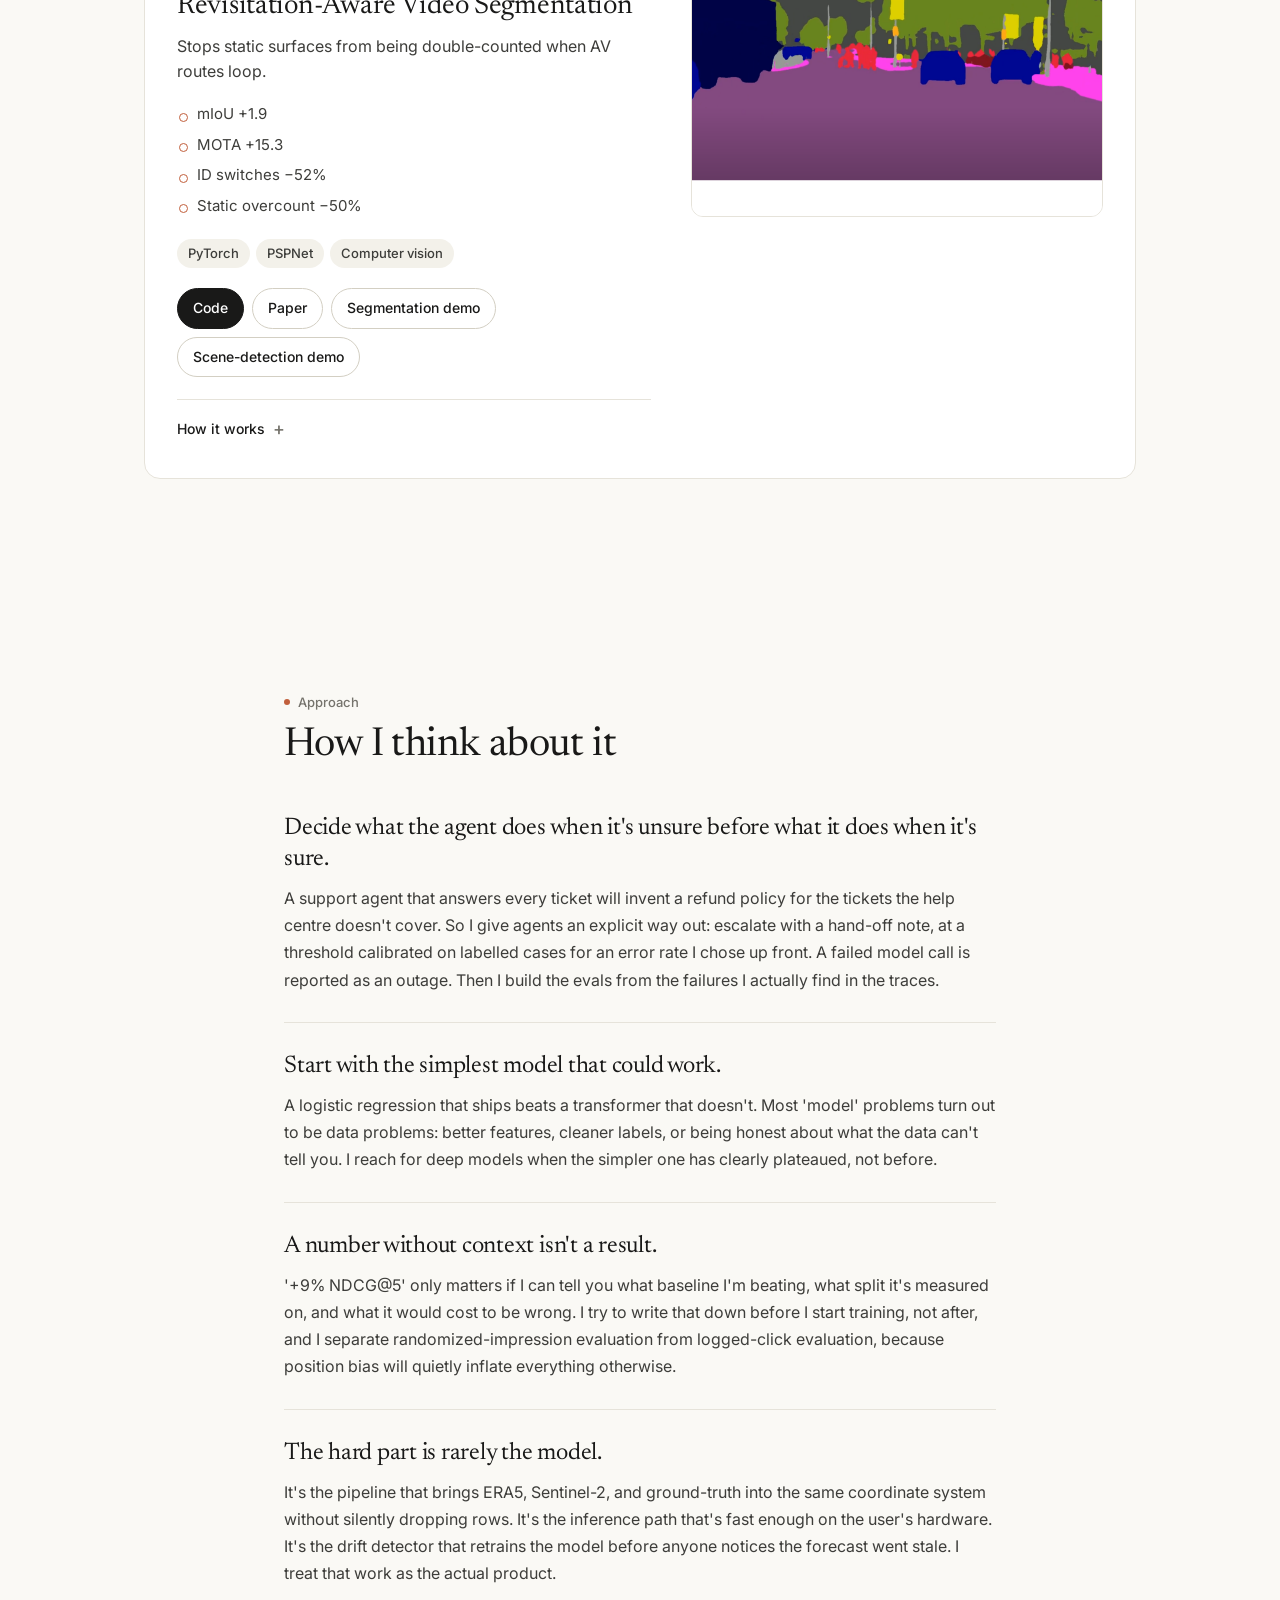
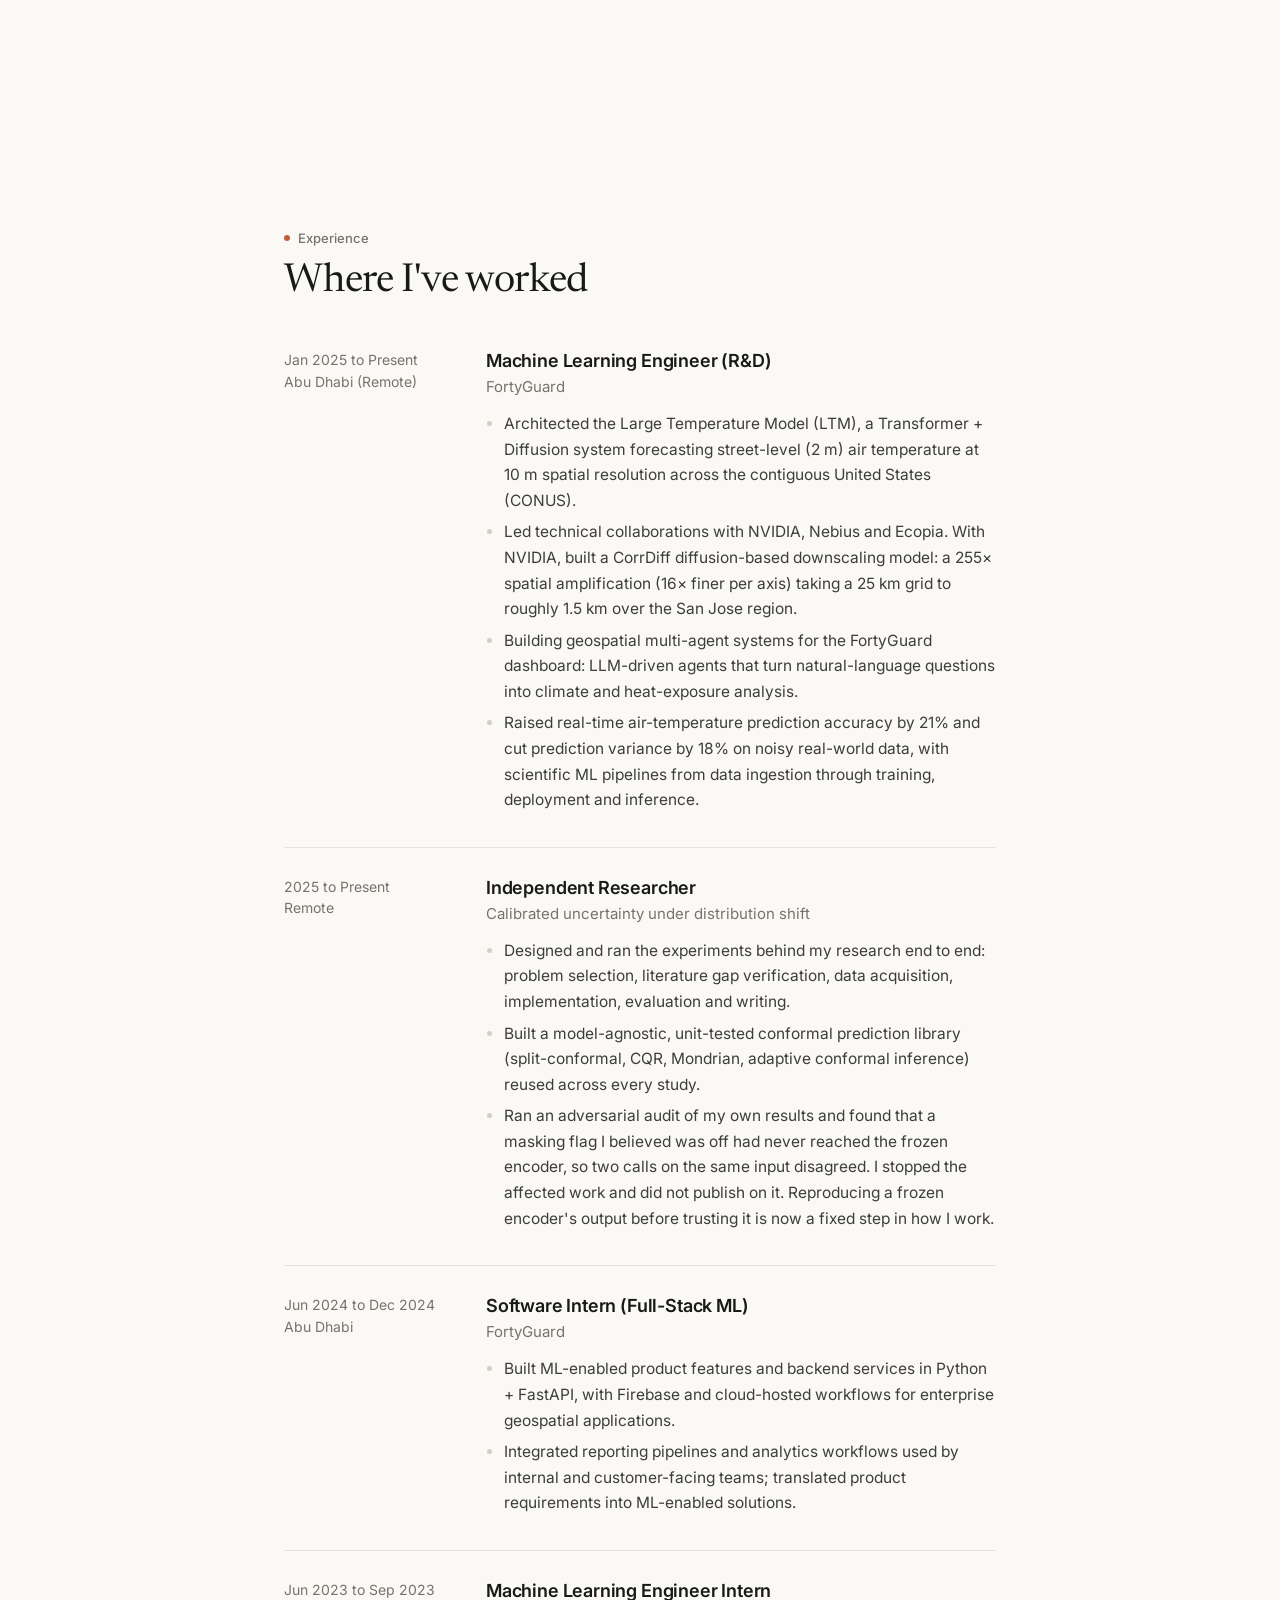
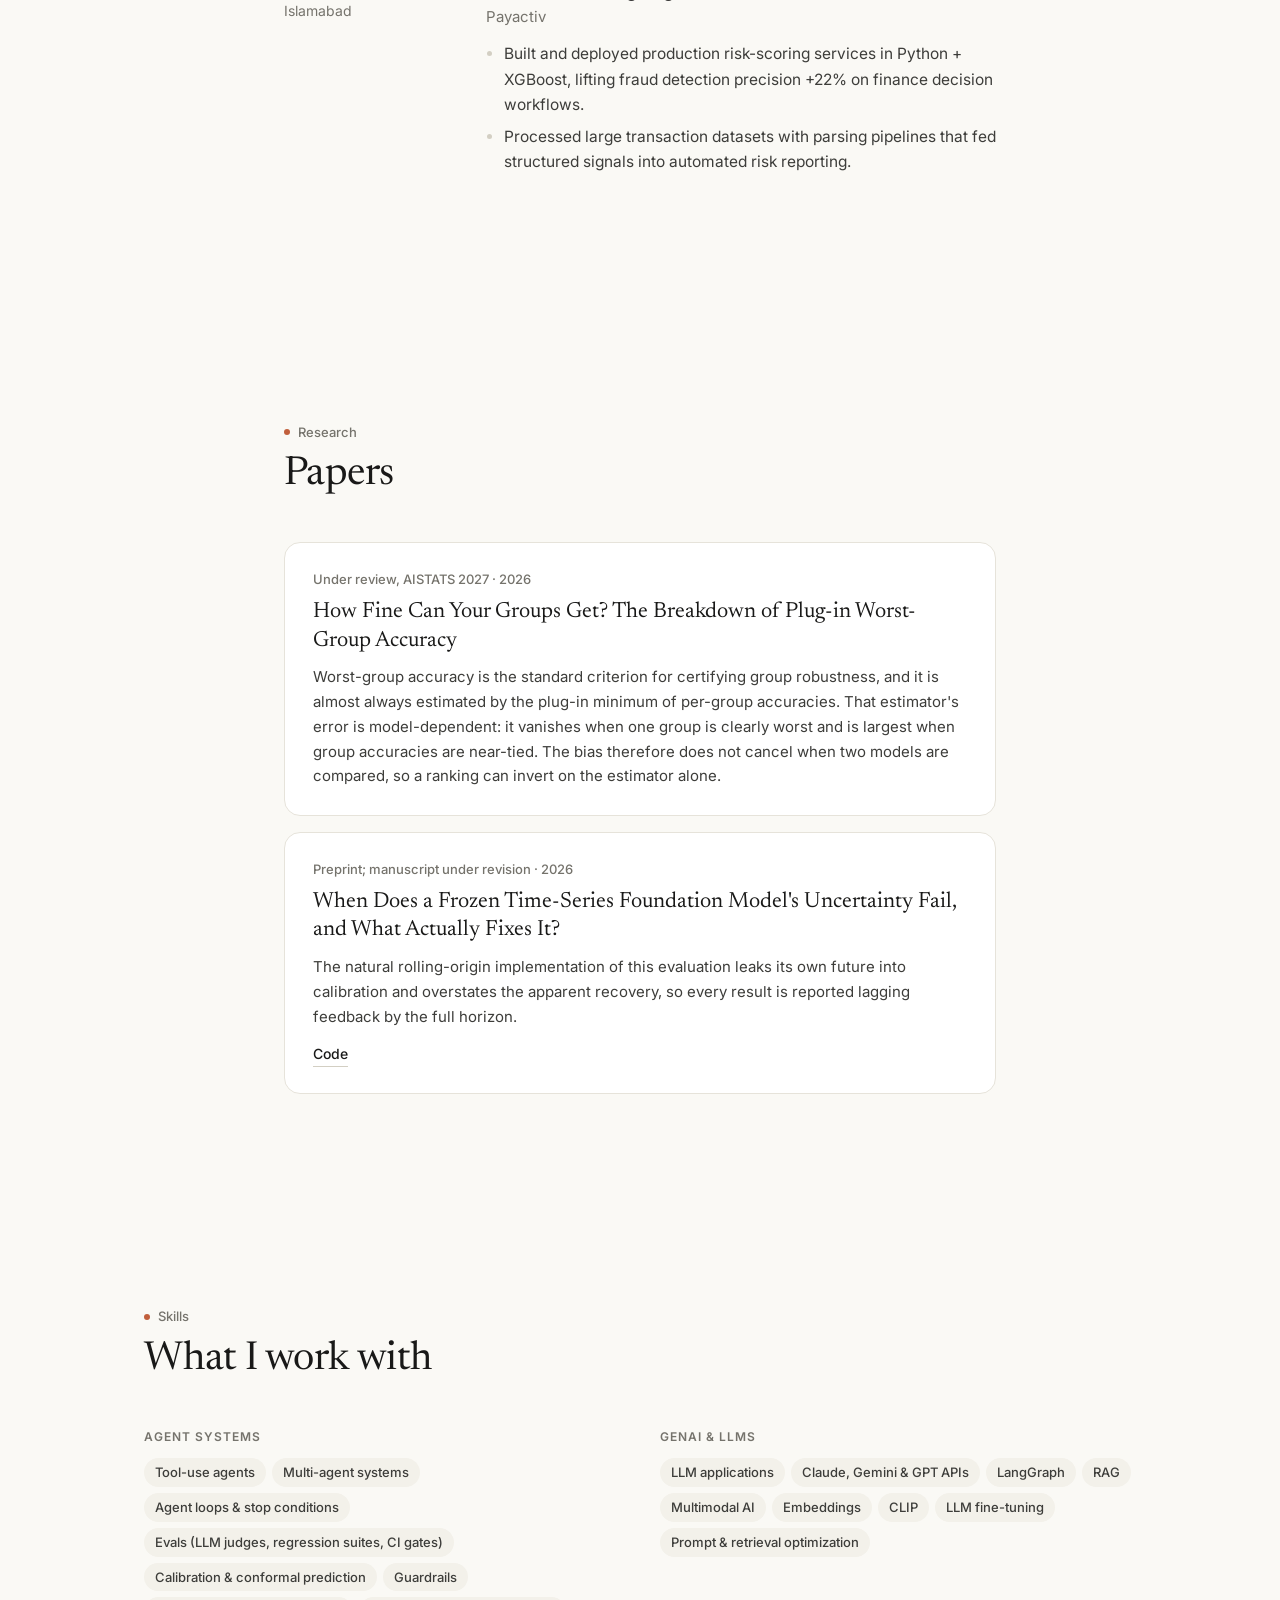
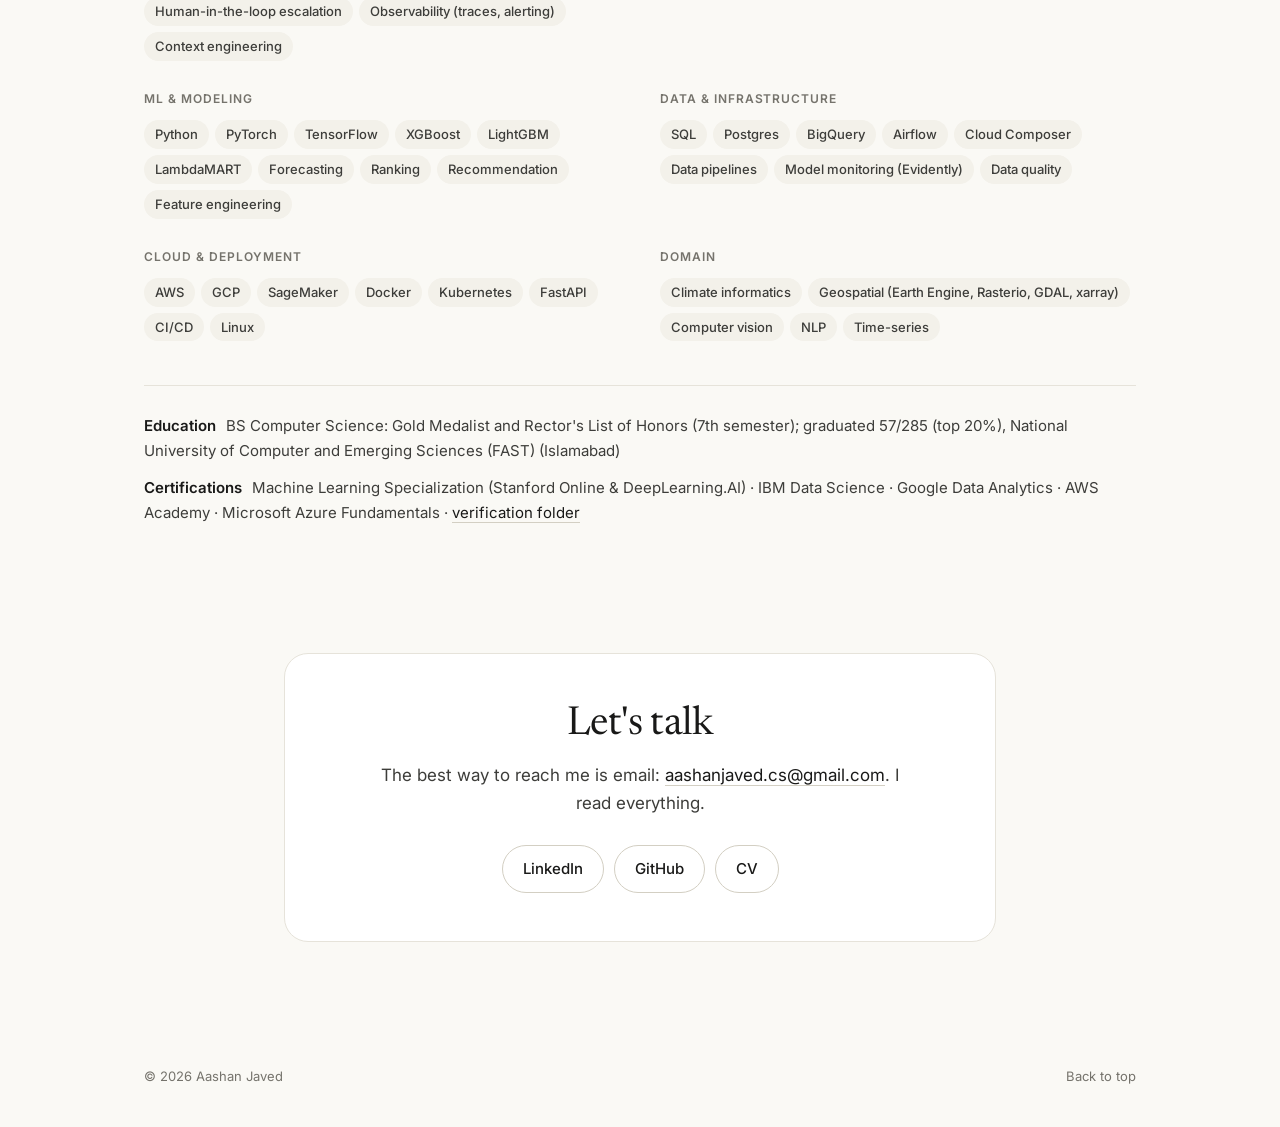
==== commit 62372f19: "Redesign: clean light layout in a calm editorial style; drop dark mode - Light only: warm paper back" ====
--- a/index.html
+++ b/index.html
@@ -11,9 +11,11 @@
   <meta property="og:type" content="website"/>
   <meta property="og:url" content="https://aashanjaved.com"/>
   <meta name="twitter:card" content="summary"/>
+  <meta name="theme-color" content="#faf9f5"/>
+  <meta name="color-scheme" content="light"/>
   <link rel="preconnect" href="https://fonts.googleapis.com" crossorigin>
   <link rel="preconnect" href="https://fonts.gstatic.com" crossorigin>
-  <link href="https://fonts.googleapis.com/css2?family=Inter:wght@400;500;600;700&display=swap" rel="stylesheet">
+  <link href="https://fonts.googleapis.com/css2?family=Inter:wght@400;500;600&family=Newsreader:opsz,wght@6..72,400;6..72,500&display=swap" rel="stylesheet">
   <link rel="stylesheet" href="assets/css/style.css"/>
 </head>
 <body>
@@ -29,7 +31,7 @@
         <li><a href="#publications" data-section="publications">Research</a></li>
         <li><a href="#skills" data-section="skills">Skills</a></li>
         <li><a href="#contact" data-section="contact">Contact</a></li>
-        <li><a href="/cv/aashan-javed-cv.pdf">CV</a></li>
+        <li><a class="cv" href="/cv/aashan-javed-cv.pdf">CV</a></li>
       </ul>
     </div>
   </header>
@@ -53,7 +55,7 @@
     <div class="container">
       <header>
         <p class="eyebrow">Selected work</p>
-        <h2>Projects</h2>
+        <h2>Things I've built</h2>
       </header>
       <div id="projectList" class="project-list"></div>
     </div>
@@ -62,8 +64,8 @@
   <section id="approach" class="section">
     <div class="container narrow">
       <header>
-        <p class="eyebrow">How I think</p>
-        <h2>Approach</h2>
+        <p class="eyebrow">Approach</p>
+        <h2>How I think about it</h2>
       </header>
       <div id="approachList" class="approach-list"></div>
     </div>
@@ -92,8 +94,8 @@
   <section id="skills" class="section">
     <div class="container">
       <header>
-        <p class="eyebrow">Stack</p>
-        <h2>Skills</h2>
+        <p class="eyebrow">Skills</p>
+        <h2>What I work with</h2>
       </header>
       <div id="skillGrid" class="skill-grid"></div>
       <p class="cert-line" id="eduLine"></p>
@@ -103,22 +105,22 @@
 
   <section id="contact" class="section contact-section">
     <div class="container narrow">
-      <header>
-        <p class="eyebrow">Contact</p>
+      <div class="contact-card">
         <h2>Let's talk</h2>
-      </header>
-      <p>Best way to reach me is email: <a id="emailLink" href="#"><span id="emailText"></span></a>. I read everything.</p>
-      <p class="contact-links">
-        <a id="footerLinkedin" target="_blank" rel="noopener">LinkedIn</a>
-        <span class="sep">·</span>
-        <a id="footerGithub" target="_blank" rel="noopener">GitHub</a>
-      </p>
+        <p>The best way to reach me is email: <a id="emailLink" href="#"><span id="emailText"></span></a>. I read everything.</p>
+        <div class="hero-actions">
+          <a id="footerLinkedin" class="btn" target="_blank" rel="noopener">LinkedIn</a>
+          <a id="footerGithub" class="btn" target="_blank" rel="noopener">GitHub</a>
+          <a class="btn" href="/cv/aashan-javed-cv.pdf">CV</a>
+        </div>
+      </div>
     </div>
   </section>
 
   <footer>
     <div class="container muted small">
       <span>&copy; <span id="year"></span> Aashan Javed</span>
+      <a href="#home">Back to top</a>
     </div>
   </footer>
 
--- a/assets/css/style.css
+++ b/assets/css/style.css
@@ -1,268 +1,252 @@
+/* Light only. Warm paper background, near-black ink, serif display + clean sans body,
+   one restrained accent. Calm, lots of space, little chrome. */
 :root{
-  --bg: #ffffff;
-  --bg-subtle: #fafafa;
-  --text: #0a0a0a;
-  --text-2: #404040;
-  --muted: #737373;
-  --border: #e5e5e5;
-  --border-strong: #d4d4d4;
-  --accent: #0a0a0a;
-  --chip-bg: #f5f5f5;
-  --chip-text: #171717;
-}
-
-@media (prefers-color-scheme: dark){
-  :root{
-    --bg: #0a0a0a;
-    --bg-subtle: #111111;
-    --text: #fafafa;
-    --text-2: #d4d4d4;
-    --muted: #a3a3a3;
-    --border: #262626;
-    --border-strong: #404040;
-    --accent: #fafafa;
-    --chip-bg: #171717;
-    --chip-text: #e5e5e5;
-  }
+  color-scheme: light;
+  --bg: #faf9f5;
+  --surface: #ffffff;
+  --surface-2: #f3f1ea;
+  --text: #191918;
+  --text-2: #3d3d3a;
+  --muted: #75736c;
+  --border: #e6e3da;
+  --border-strong: #d3cfc3;
+  --accent: #c15f3c;
+  --ink: #191918;
+  --serif: "Newsreader", "Iowan Old Style", Georgia, serif;
+  --sans: Inter, ui-sans-serif, system-ui, -apple-system, "Segoe UI", Roboto, sans-serif;
+  --radius: 16px;
 }
 
 *{ box-sizing: border-box; }
-html{ scroll-behavior: smooth; }
+html{ scroll-behavior: smooth; scroll-padding-top: 72px; }
 body{
   margin: 0;
-  font-family: Inter, ui-sans-serif, system-ui, -apple-system, "Segoe UI", Roboto, sans-serif;
+  font-family: var(--sans);
   color: var(--text);
   background: var(--bg);
   line-height: 1.6;
-  font-size: 15px;
+  font-size: 16px;
   -webkit-font-smoothing: antialiased;
   text-rendering: optimizeLegibility;
 }
 
 h1, h2, h3, h4, p, ul{ margin: 0; }
-h1{ font-size: clamp(36px, 5vw, 52px); letter-spacing: -0.025em; line-height: 1.05; font-weight: 700; }
-h2{ font-size: 28px; letter-spacing: -0.02em; line-height: 1.2; font-weight: 600; }
+h1, h2{ font-family: var(--serif); font-weight: 400; color: var(--text); }
+h1{ font-size: clamp(44px, 7vw, 72px); letter-spacing: -0.02em; line-height: 1.02; }
+h2{ font-size: clamp(30px, 4vw, 40px); letter-spacing: -0.015em; line-height: 1.15; }
 h3{ font-size: 18px; letter-spacing: -0.01em; line-height: 1.35; font-weight: 600; }
-h4{ font-size: 12px; letter-spacing: 0.1em; text-transform: uppercase; color: var(--muted); font-weight: 600; }
-
+h4{ font-size: 12px; letter-spacing: 0.08em; text-transform: uppercase; color: var(--muted); font-weight: 600; }
 p{ color: var(--text-2); }
-ul, li{ font-size: inherit; }
-
-a{
-  color: var(--text);
-  text-decoration: none;
-  border-bottom: 1px solid var(--border-strong);
-  transition: border-color 120ms ease, color 120ms ease;
-}
-a:hover{ border-bottom-color: var(--text); }
-
-.container{ max-width: 960px; margin: 0 auto; padding: 0 24px; }
-.container.narrow{ max-width: 720px; }
-
-.section{ padding: 96px 0; border-top: 1px solid var(--border); }
-.section header{ margin-bottom: 48px; }
+
+a{ color: var(--text); text-decoration: none; }
+a:hover{ color: var(--accent); }
+
+.container{ max-width: 1040px; margin: 0 auto; padding: 0 24px; }
+.container.narrow{ max-width: 760px; }
+
+.section{ padding: 104px 0; }
+.section header{ margin-bottom: 44px; }
 .eyebrow{
-  font-size: 12px; letter-spacing: 0.12em; text-transform: uppercase;
-  color: var(--muted); margin: 0 0 8px; font-weight: 600;
+  font-size: 13px; color: var(--muted); margin: 0 0 10px; font-weight: 500;
+  display: inline-flex; align-items: center; gap: 8px;
+}
+.eyebrow::before{
+  content: ""; width: 6px; height: 6px; border-radius: 50%; background: var(--accent);
 }
 
 .skip-link{ position: absolute; left: -9999px; }
 .skip-link:focus{
-  position: fixed; left: 16px; top: 16px;
-  padding: 8px 12px; background: var(--accent); color: var(--bg);
-  border-radius: 6px; z-index: 100;
+  position: fixed; left: 16px; top: 16px; padding: 8px 12px;
+  background: var(--ink); color: #fff; border-radius: 8px; z-index: 100;
 }
 
 /* Header */
 .header{
   position: sticky; top: 0; z-index: 50;
-  background: color-mix(in oklab, var(--bg) 90%, transparent);
-  backdrop-filter: saturate(180%) blur(8px);
-  -webkit-backdrop-filter: saturate(180%) blur(8px);
-  border-bottom: 1px solid var(--border);
-}
-.nav{
-  display: flex; align-items: center; justify-content: space-between;
-  padding: 16px 0; gap: 16px;
-}
-.brand{
-  font-weight: 600; font-size: 15px;
-  border: none; color: var(--text);
-}
-.brand:hover{ border: none; }
-.nav ul{
-  display: flex; gap: 2px; list-style: none; padding: 0; margin: 0;
-  flex-wrap: wrap;
-}
+  background: rgba(250, 249, 245, 0.86);
+  backdrop-filter: saturate(160%) blur(10px);
+  -webkit-backdrop-filter: saturate(160%) blur(10px);
+  border-bottom: 1px solid transparent;
+  transition: border-color 160ms ease;
+}
+.header.scrolled{ border-bottom-color: var(--border); }
+.nav{ display: flex; align-items: center; justify-content: space-between; height: 64px; gap: 16px; }
+.brand{ font-family: var(--serif); font-size: 20px; color: var(--text); white-space: nowrap; }
+.brand:hover{ color: var(--text); }
+.nav ul{ display: flex; gap: 2px; list-style: none; padding: 0; margin: 0; }
 .nav ul a{
-  display: inline-block;
-  padding: 6px 10px; border: none; border-radius: 6px;
-  color: var(--muted); font-size: 14px; font-weight: 500;
+  display: inline-block; padding: 7px 12px; border-radius: 999px;
+  color: var(--muted); font-size: 14px; font-weight: 500; white-space: nowrap;
   transition: color 120ms ease, background 120ms ease;
 }
-.nav ul a:hover{ color: var(--text); background: var(--bg-subtle); }
-.nav ul a.active{ color: var(--text); }
+.nav ul a:hover{ color: var(--text); background: var(--surface-2); }
+.nav ul a.active{ color: var(--text); background: var(--surface-2); }
+.nav ul a.cv{ color: var(--text); border: 1px solid var(--border-strong); margin-left: 6px; }
+.nav ul a.cv:hover{ border-color: var(--ink); background: transparent; }
 
 /* Hero */
-.hero-section{ padding: 120px 0 96px; }
-.hero{ max-width: 720px; }
-.hero .kicker{
-  color: var(--muted); font-size: 13px; letter-spacing: 0.06em;
-  text-transform: uppercase; margin: 0 0 16px; font-weight: 600;
-}
-.hero .name{ margin: 0 0 20px; }
-.hero .tagline{
-  font-size: 19px; line-height: 1.5; color: var(--text-2);
-  margin: 0 0 32px; max-width: 600px;
-}
-
-.hero-actions{ display: flex; flex-wrap: wrap; gap: 8px; }
+.hero-section{ padding: 120px 0 88px; }
+.hero{ max-width: 820px; }
+.hero .kicker{ color: var(--muted); font-size: 15px; margin: 0 0 22px; font-weight: 500; }
+.hero .name{ margin: 0 0 26px; }
+.hero .tagline{ font-size: 21px; line-height: 1.55; color: var(--text-2); margin: 0 0 38px; max-width: 700px; }
+.hero-actions{ display: flex; flex-wrap: wrap; gap: 10px; }
 
 /* Buttons */
 .btn{
   display: inline-flex; align-items: center; gap: 6px;
-  padding: 10px 16px; border-radius: 8px;
-  border: 1px solid var(--border-strong);
-  background: var(--bg);
-  color: var(--text);
-  font-size: 14px; font-weight: 500;
-  cursor: pointer;
+  padding: 11px 20px; border-radius: 999px;
+  border: 1px solid var(--border-strong); background: var(--surface);
+  color: var(--text); font-size: 15px; font-weight: 500; cursor: pointer;
   transition: background 120ms ease, border-color 120ms ease, color 120ms ease;
 }
-.btn:hover{ background: var(--bg-subtle); border-color: var(--text); }
-.btn.primary{ background: var(--accent); color: var(--bg); border-color: var(--accent); }
-.btn.primary:hover{ background: var(--text-2); border-color: var(--text-2); color: var(--bg); }
-.btn.ghost{ border-color: var(--border); }
+.btn:hover{ border-color: var(--ink); color: var(--text); }
+.btn.primary{ background: var(--ink); color: #fff; border-color: var(--ink); }
+.btn.primary:hover{ background: #33322f; border-color: #33322f; color: #fff; }
 
 /* Projects */
-.project-list{ display: flex; flex-direction: column; gap: 0; }
+.project-list{ display: flex; flex-direction: column; gap: 20px; }
 .project{
-  display: grid;
-  grid-template-columns: 1fr;
-  gap: 24px;
-  padding: 56px 0;
-  border-bottom: 1px solid var(--border);
-}
-.project:first-child{ padding-top: 0; }
-.project:last-child{ border-bottom: none; padding-bottom: 0; }
-
-@media (min-width: 760px){
-  .project{ grid-template-columns: 1.4fr 1fr; gap: 48px; }
-  .project .project-media{ order: 2; align-self: start; position: sticky; top: 96px; }
-  .project .project-body{ order: 1; }
-  .project:not(:has(.project-media)){ grid-template-columns: 1fr; }
-  .project:not(:has(.project-media)) .project-body{ max-width: 720px; }
-}
-
-.project-title{ font-size: 22px; margin: 0 0 6px; letter-spacing: -0.015em; }
-.project-tagline{ color: var(--muted); margin: 0 0 24px; font-size: 15px; }
-
-.project-block{ margin-bottom: 18px; }
-.project-block .label{
-  display: block;
-  font-size: 11px; letter-spacing: 0.1em; text-transform: uppercase;
-  color: var(--muted); margin: 0 0 6px; font-weight: 600;
-}
-.project-block p{ margin: 0 0 4px; color: var(--text-2); font-size: 14.5px; line-height: 1.55; }
-.project-block ul{ margin: 0; padding-left: 18px; color: var(--text-2); font-size: 14.5px; line-height: 1.55; }
-.project-block li{ margin-bottom: 4px; }
-.project-block .why{ color: var(--muted); font-size: 14px; margin-top: 6px; }
+  display: grid; grid-template-columns: 1fr; gap: 28px;
+  background: var(--surface); border: 1px solid var(--border);
+  border-radius: var(--radius); padding: 32px;
+}
+@media (min-width: 820px){
+  .project.has-media{ grid-template-columns: 1.15fr 1fr; gap: 40px; align-items: start; }
+  .project.featured.has-media{ grid-template-columns: 1fr 1.1fr; }
+}
+.project-index{ font-size: 13px; color: var(--muted); margin: 0 0 10px; font-weight: 500; }
+.project.featured .project-index{ color: var(--accent); }
+.project-title{ font-family: var(--serif); font-weight: 400; font-size: 28px; line-height: 1.2; margin: 0 0 10px; letter-spacing: -0.01em; }
+.project.featured .project-title{ font-size: 32px; }
+.project-tagline{ color: var(--text-2); margin: 0 0 20px; font-size: 16px; line-height: 1.55; }
+
+.results{ list-style: none; padding: 0; margin: 0 0 22px; display: grid; gap: 8px; }
+.results li{
+  position: relative; padding-left: 20px; font-size: 15px; line-height: 1.5; color: var(--text-2);
+}
+.results li::before{
+  content: ""; position: absolute; left: 2px; top: 0.62em; width: 7px; height: 7px;
+  border-radius: 50%; border: 1.5px solid var(--accent);
+}
+
+.project-tags{ display: flex; flex-wrap: wrap; gap: 6px; margin: 0 0 20px; }
+.chip{
+  display: inline-flex; align-items: center; font-size: 13px; padding: 4px 11px;
+  border-radius: 999px; background: var(--surface-2); color: var(--text-2); font-weight: 500;
+}
+
+.project-links{ display: flex; flex-wrap: wrap; gap: 8px; align-items: center; }
+.project-links a{
+  font-size: 14px; font-weight: 500; padding: 8px 15px; border-radius: 999px;
+  border: 1px solid var(--border-strong); color: var(--text);
+}
+.project-links a:first-child{ background: var(--ink); border-color: var(--ink); color: #fff; }
+.project-links a:hover{ border-color: var(--ink); color: var(--text); }
+.project-links a:first-child:hover{ background: #33322f; color: #fff; }
+
+.project-details{ margin-top: 22px; border-top: 1px solid var(--border); padding-top: 4px; }
+.project-details summary{
+  list-style: none; cursor: pointer; padding: 14px 0 6px; font-size: 14px; font-weight: 500;
+  color: var(--text); display: flex; align-items: center; gap: 8px; width: fit-content;
+}
+.project-details summary::-webkit-details-marker{ display: none; }
+.project-details summary::after{
+  content: "+"; font-size: 18px; line-height: 1; color: var(--muted); transition: transform 160ms ease;
+}
+.project-details[open] summary::after{ content: "\2212"; }
+.project-details summary:hover{ color: var(--accent); }
+.project-block{ margin-top: 14px; }
+.project-block .label{ display: block; font-size: 12px; letter-spacing: 0.06em; text-transform: uppercase; color: var(--muted); margin: 0 0 5px; font-weight: 600; }
+.project-block p{ margin: 0 0 6px; color: var(--text-2); font-size: 15px; line-height: 1.6; }
 .project-block strong{ color: var(--text); font-weight: 600; }
 
-.project-tags{ display: flex; flex-wrap: wrap; gap: 6px; margin: 16px 0 18px; }
-
-.chip{
-  display: inline-flex; align-items: center;
-  font-size: 12px; padding: 4px 9px; border-radius: 4px;
-  background: var(--chip-bg); color: var(--chip-text);
-  border: none; font-weight: 500;
-}
-
-.project-links{ display: flex; flex-wrap: wrap; gap: 18px; margin-top: 4px; }
-.project-links a{
-  font-size: 14px; font-weight: 500;
-  color: var(--text);
-  border-bottom: 1px solid var(--text);
-}
-.project-links a:hover{ color: var(--muted); border-bottom-color: var(--muted); }
-
 .project-media img{
-  width: 100%; height: auto; display: block;
-  border-radius: 8px;
-  border: 1px solid var(--border);
-  aspect-ratio: 16/10; object-fit: cover;
-  background: var(--bg-subtle);
+  width: 100%; height: auto; display: block; border-radius: 12px;
+  border: 1px solid var(--border); aspect-ratio: 16/10; object-fit: cover; background: var(--surface-2);
 }
 
 /* Approach */
-.approach-list{ display: flex; flex-direction: column; gap: 32px; }
-.approach-item h3{ font-size: 18px; margin: 0 0 8px; letter-spacing: -0.01em; }
-.approach-item p{ margin: 0; color: var(--text-2); font-size: 15px; line-height: 1.65; }
-
-/* Timeline */
-.timeline{ display: flex; flex-direction: column; gap: 32px; }
-.tl-item{
-  display: grid;
-  grid-template-columns: 1fr;
-  gap: 8px;
-  padding-bottom: 32px;
-  border-bottom: 1px solid var(--border);
-}
-.tl-item:last-child{ border-bottom: none; padding-bottom: 0; }
-@media (min-width: 640px){
-  .tl-item{ grid-template-columns: 160px 1fr; gap: 32px; align-items: start; }
-}
-.tl-meta{ font-size: 13px; color: var(--muted); line-height: 1.5; }
-.tl-role{ font-size: 16px; font-weight: 600; margin: 0 0 2px; }
-.tl-place{ font-size: 14px; color: var(--muted); margin: 0 0 10px; }
-.tl-bullets{ margin: 0; padding-left: 18px; color: var(--text-2); font-size: 14.5px; line-height: 1.6; }
-.tl-bullets li{ margin-bottom: 4px; }
-
-/* Publications */
-.pub-list{ list-style: none; margin: 0; padding: 0; display: flex; flex-direction: column; gap: 24px; }
-.pub-list li{ padding-bottom: 20px; border-bottom: 1px solid var(--border); }
-.pub-list li:last-child{ border-bottom: none; padding-bottom: 0; }
-.pub-title{ font-weight: 600; font-size: 15.5px; margin: 0 0 4px; line-height: 1.4; color: var(--text); }
-.pub-meta{ font-size: 13px; color: var(--muted); margin: 0 0 6px; }
-.pub-summary{ font-size: 14px; color: var(--text-2); margin: 0 0 8px; }
-.pub-links{ display: flex; gap: 16px; font-size: 13px; flex-wrap: wrap; }
-.pub-links a{ border-bottom: 1px solid var(--border-strong); }
+.approach-list{ display: grid; gap: 0; }
+.approach-item{ padding: 28px 0; border-top: 1px solid var(--border); }
+.approach-item:first-child{ border-top: none; padding-top: 0; }
+.approach-item h3{ font-family: var(--serif); font-weight: 400; font-size: 24px; line-height: 1.3; margin: 0 0 10px; }
+.approach-item p{ font-size: 16px; line-height: 1.7; }
+
+/* Experience */
+.timeline{ display: grid; gap: 0; }
+.tl-item{ display: grid; grid-template-columns: 1fr; gap: 6px; padding: 28px 0; border-top: 1px solid var(--border); }
+.tl-item:first-child{ border-top: none; padding-top: 0; }
+@media (min-width: 680px){ .tl-item{ grid-template-columns: 170px 1fr; gap: 32px; } }
+.tl-meta{ font-size: 14px; color: var(--muted); line-height: 1.55; }
+.tl-role{ font-size: 18px; font-weight: 600; margin: 0 0 2px; }
+.tl-place{ font-size: 15px; color: var(--muted); margin: 0 0 12px; }
+.tl-bullets{ margin: 0; padding-left: 18px; color: var(--text-2); font-size: 15.5px; line-height: 1.65; }
+.tl-bullets li{ margin-bottom: 6px; }
+.tl-bullets li::marker{ color: var(--border-strong); }
+
+/* Research */
+.pub-list{ list-style: none; margin: 0; padding: 0; display: grid; gap: 16px; }
+.pub-list li{ background: var(--surface); border: 1px solid var(--border); border-radius: var(--radius); padding: 26px 28px; }
+.pub-meta{ font-size: 13px; color: var(--muted); margin: 0 0 8px; font-weight: 500; }
+.pub-title{ font-family: var(--serif); font-size: 22px; line-height: 1.3; margin: 0 0 10px; color: var(--text); }
+.pub-summary{ font-size: 15px; color: var(--text-2); line-height: 1.65; margin: 0; }
+.pub-links{ display: flex; gap: 16px; font-size: 14px; flex-wrap: wrap; margin-top: 14px; }
+.pub-links:empty{ display: none; }
+.pub-links a{ font-weight: 500; border-bottom: 1px solid var(--border-strong); }
 
 /* Skills */
-.skill-grid{ display: grid; grid-template-columns: 1fr; gap: 24px; }
-@media (min-width: 700px){ .skill-grid{ grid-template-columns: repeat(2, 1fr); } }
+.skill-grid{ display: grid; grid-template-columns: 1fr; gap: 28px 40px; }
+@media (min-width: 720px){ .skill-grid{ grid-template-columns: repeat(2, 1fr); } }
 .skill-group h4{ margin: 0 0 12px; }
 .skill-group .chips{ display: flex; flex-wrap: wrap; gap: 6px; }
-.cert-line{
-  margin: 12px 0 0;
-  font-size: 14.5px;
-  color: var(--text-2);
-  line-height: 1.6;
-}
-.cert-line:first-of-type{ margin-top: 32px; padding-top: 24px; border-top: 1px solid var(--border); }
+.cert-line{ margin: 12px 0 0; font-size: 15px; color: var(--text-2); line-height: 1.65; }
+.cert-line:first-of-type{ margin-top: 44px; padding-top: 28px; border-top: 1px solid var(--border); }
 .cert-line strong{ color: var(--text); font-weight: 600; margin-right: 6px; }
-.cert-line a{ border-bottom: 1px solid var(--border-strong); color: var(--text); }
+.cert-line a{ border-bottom: 1px solid var(--border-strong); }
 
 /* Contact */
-.contact-section{ padding-bottom: 64px; }
-.contact-section p{ font-size: 16px; }
-.contact-links{ display: flex; gap: 14px; align-items: center; flex-wrap: wrap; margin-top: 24px; }
-.contact-links a{ font-weight: 500; }
-.contact-links .sep{ color: var(--muted); }
-
-footer{ padding: 32px 0; border-top: 1px solid var(--border); }
-
-/* Utilities */
+.contact-section{ padding-top: 24px; padding-bottom: 96px; }
+.contact-card{
+  background: var(--surface); border: 1px solid var(--border); border-radius: 24px;
+  padding: 48px; text-align: center;
+}
+.contact-card h2{ margin-bottom: 14px; }
+.contact-card p{ font-size: 17px; max-width: 520px; margin: 0 auto 28px; }
+.contact-card .hero-actions{ justify-content: center; }
+.contact-card p a{ border-bottom: 1px solid var(--border-strong); }
+
+footer{ padding: 28px 0 40px; }
+footer .container{ display: flex; justify-content: space-between; gap: 16px; flex-wrap: wrap; }
+footer a{ color: var(--muted); }
+footer a:hover{ color: var(--text); }
+
 .muted{ color: var(--muted); }
 .small{ font-size: 13px; }
-.mt-8{ margin-top: 8px; } .mt-12{ margin-top: 12px; } .mt-16{ margin-top: 16px; } .mt-24{ margin-top: 24px; }
-
-:focus-visible{ outline: 2px solid var(--accent); outline-offset: 2px; border-radius: 4px; }
+:focus-visible{ outline: 2px solid var(--accent); outline-offset: 3px; border-radius: 8px; }
 img{ max-width: 100%; }
 
-@media (max-width: 640px){
-  .hero-section{ padding: 80px 0 64px; }
+@media (max-width: 720px){
+  body{ font-size: 15.5px; }
+  .container{ padding: 0 20px; }
+  .nav{ height: auto; padding-top: 12px; padding-bottom: 10px; flex-direction: column; align-items: flex-start; gap: 8px; }
+  .nav ul{
+    align-self: stretch; width: auto; margin: 0 -20px; padding: 0 20px 2px;
+    overflow-x: auto; scrollbar-width: none; -webkit-overflow-scrolling: touch;
+  }
+  .nav ul::-webkit-scrollbar{ display: none; }
+  .nav ul a{ padding: 6px 11px; font-size: 14px; }
+  html{ scroll-padding-top: 104px; }
+  .hero-section{ padding: 64px 0 56px; }
+  .hero .tagline{ font-size: 18px; }
   .section{ padding: 72px 0; }
-  .nav ul{ gap: 0; }
-  .nav ul a{ padding: 6px 8px; font-size: 13px; }
-}
+  .project{ padding: 22px; }
+  .project.featured .project-title, .project-title{ font-size: 25px; }
+  .pub-list li{ padding: 22px; }
+  .contact-card{ padding: 32px 22px; }
+}
+
+@media (prefers-reduced-motion: reduce){
+  html{ scroll-behavior: auto; }
+  *{ transition: none !important; }
+}
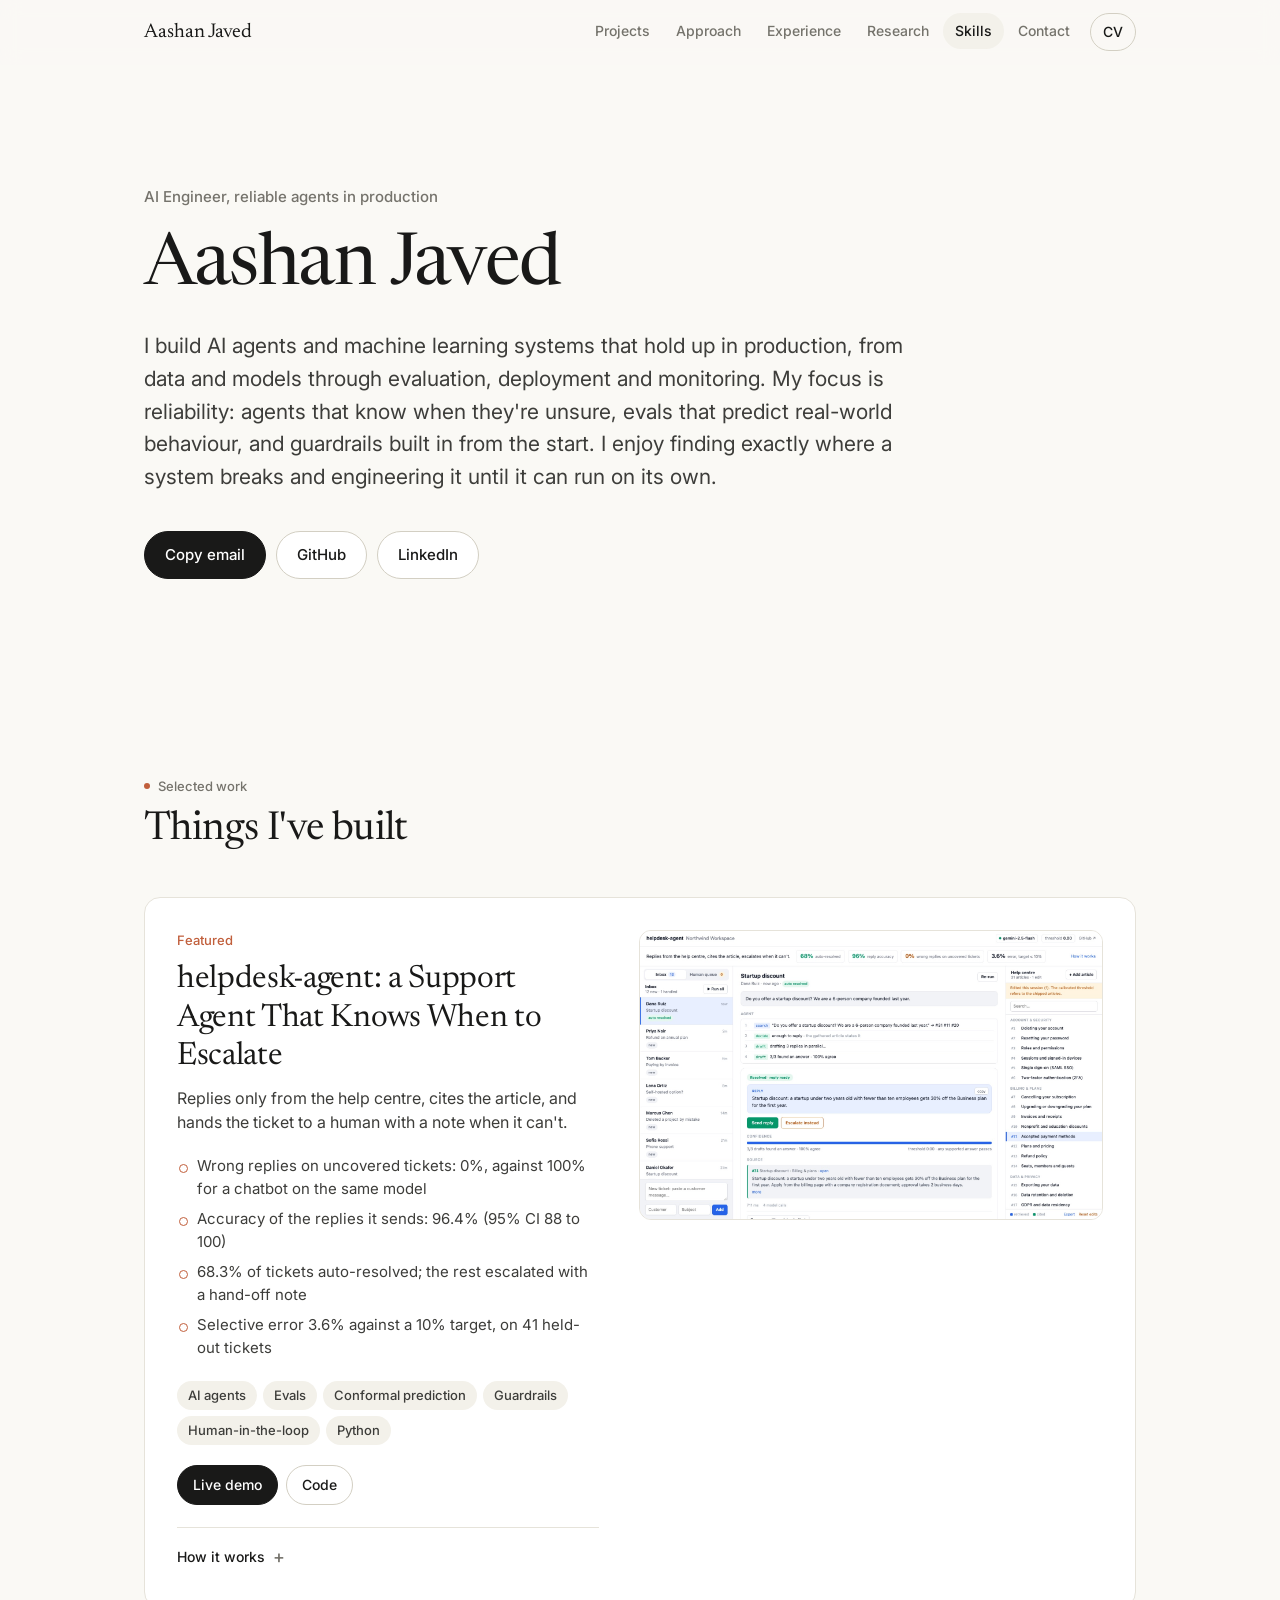
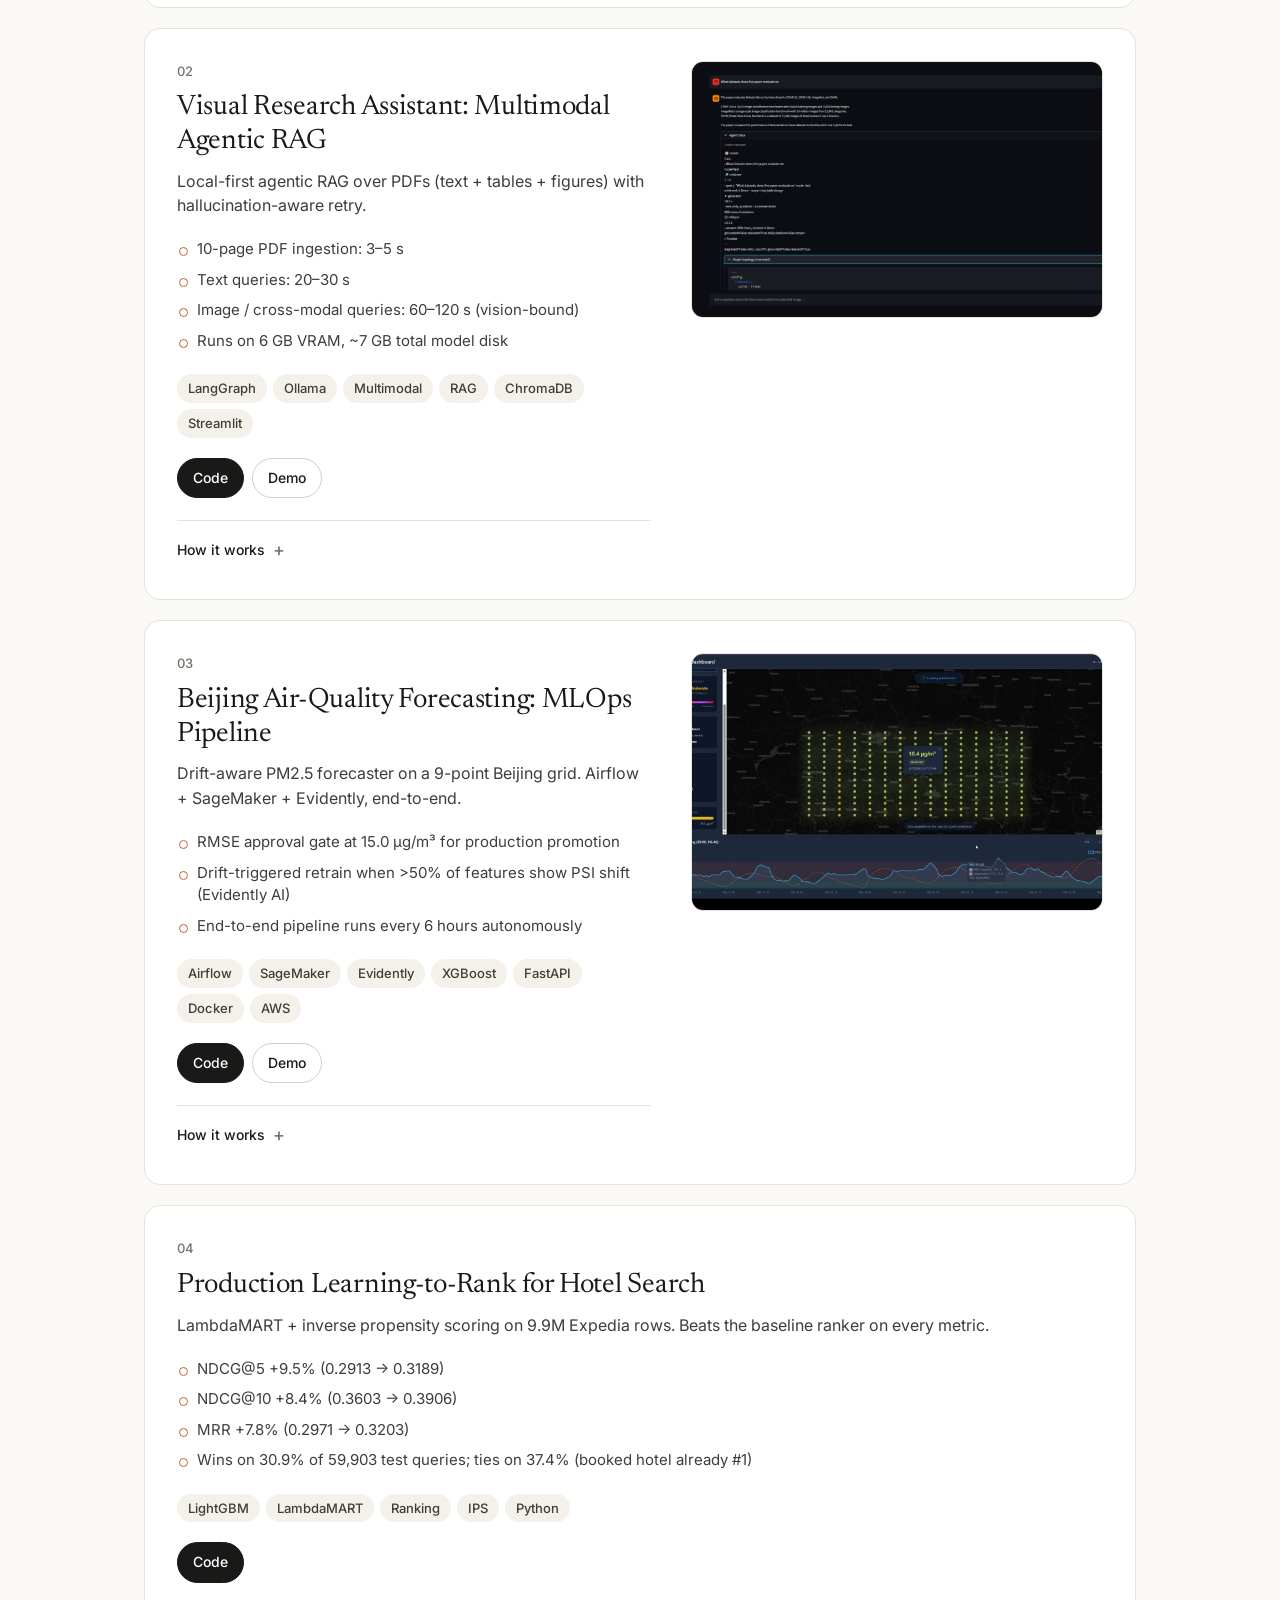
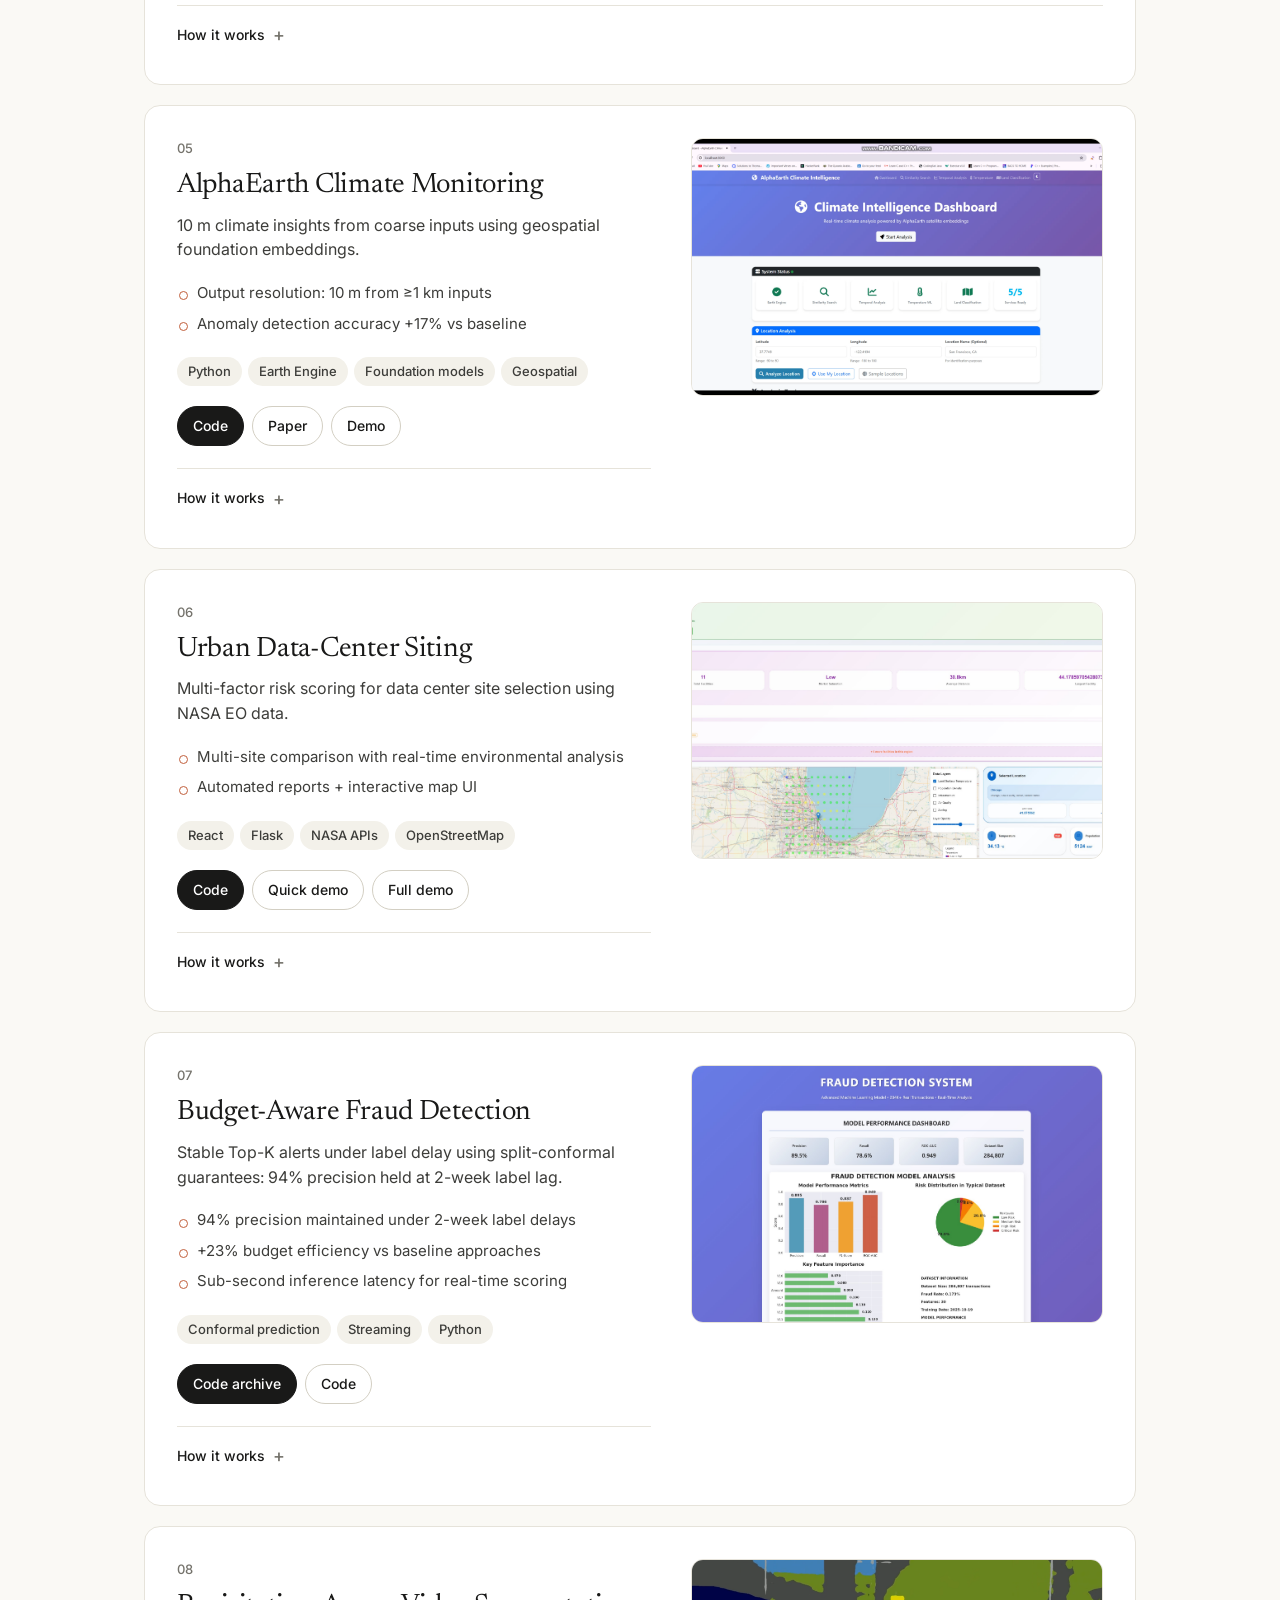
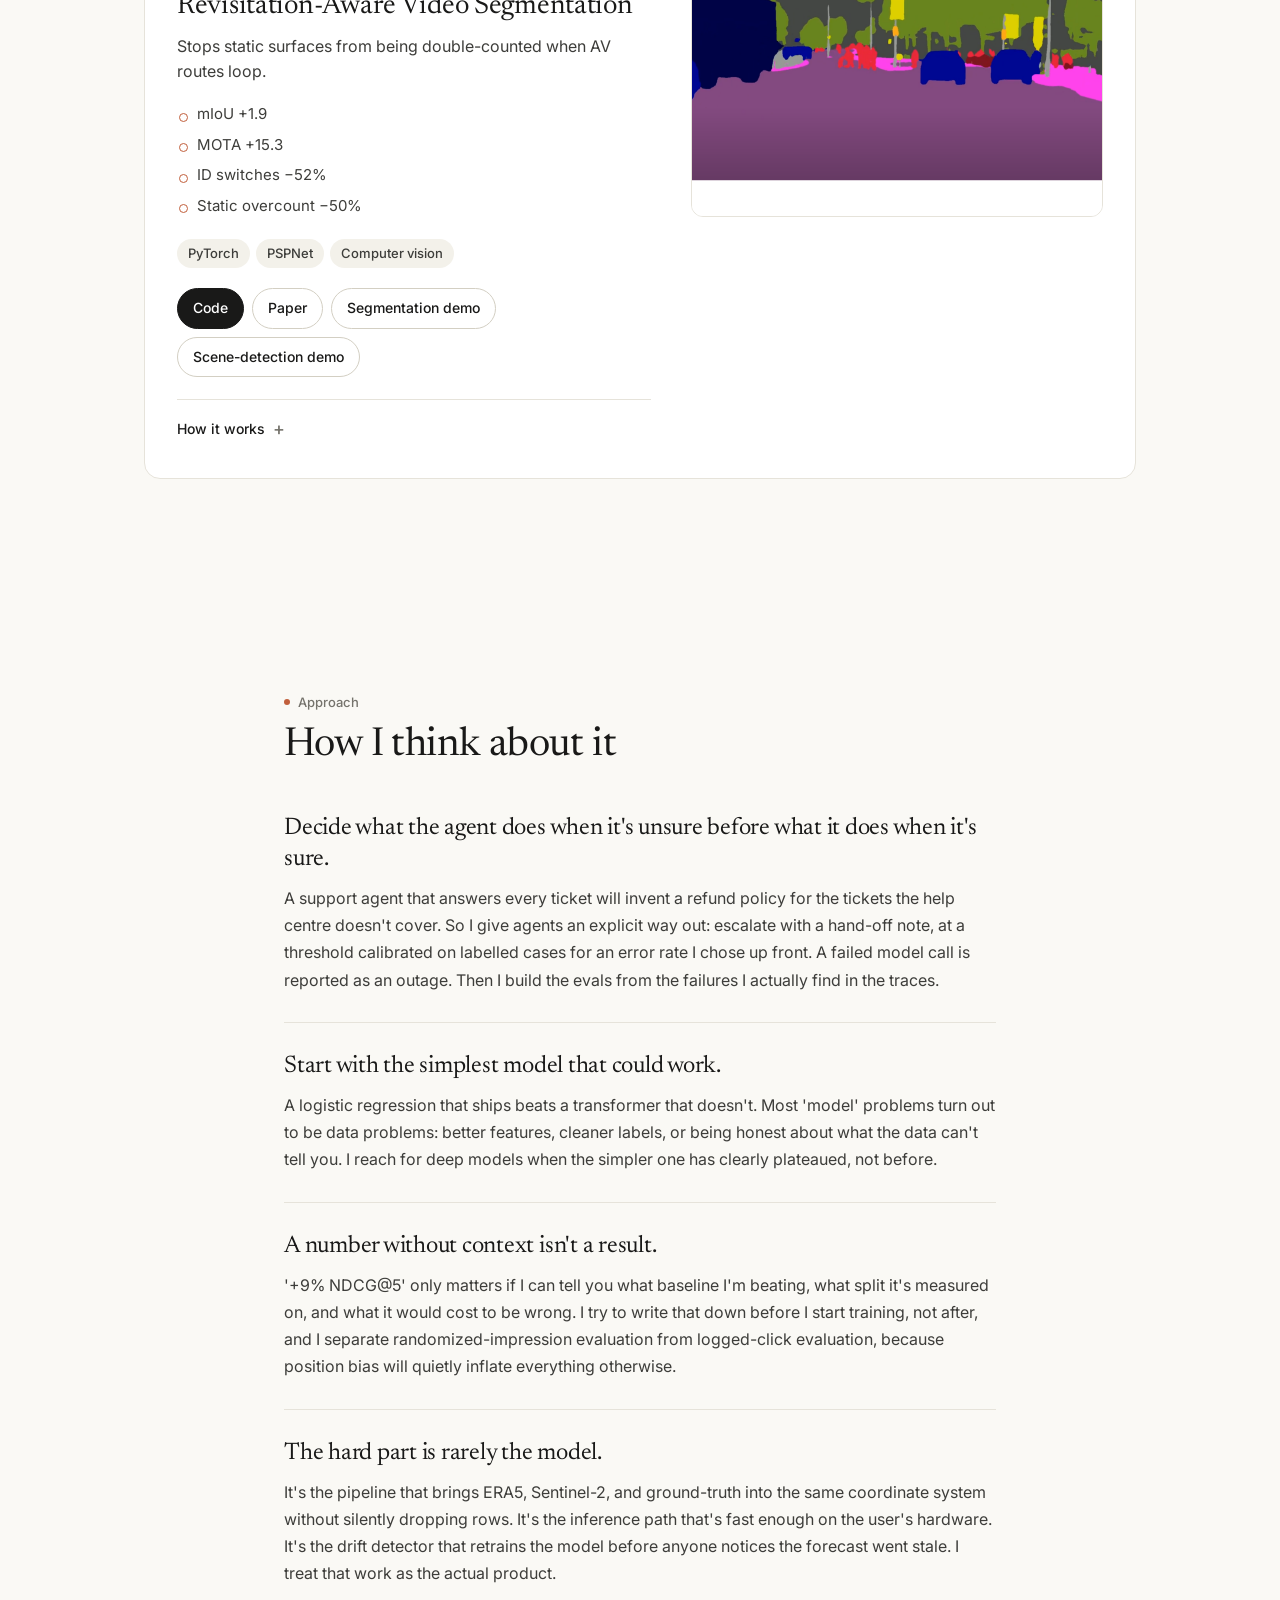
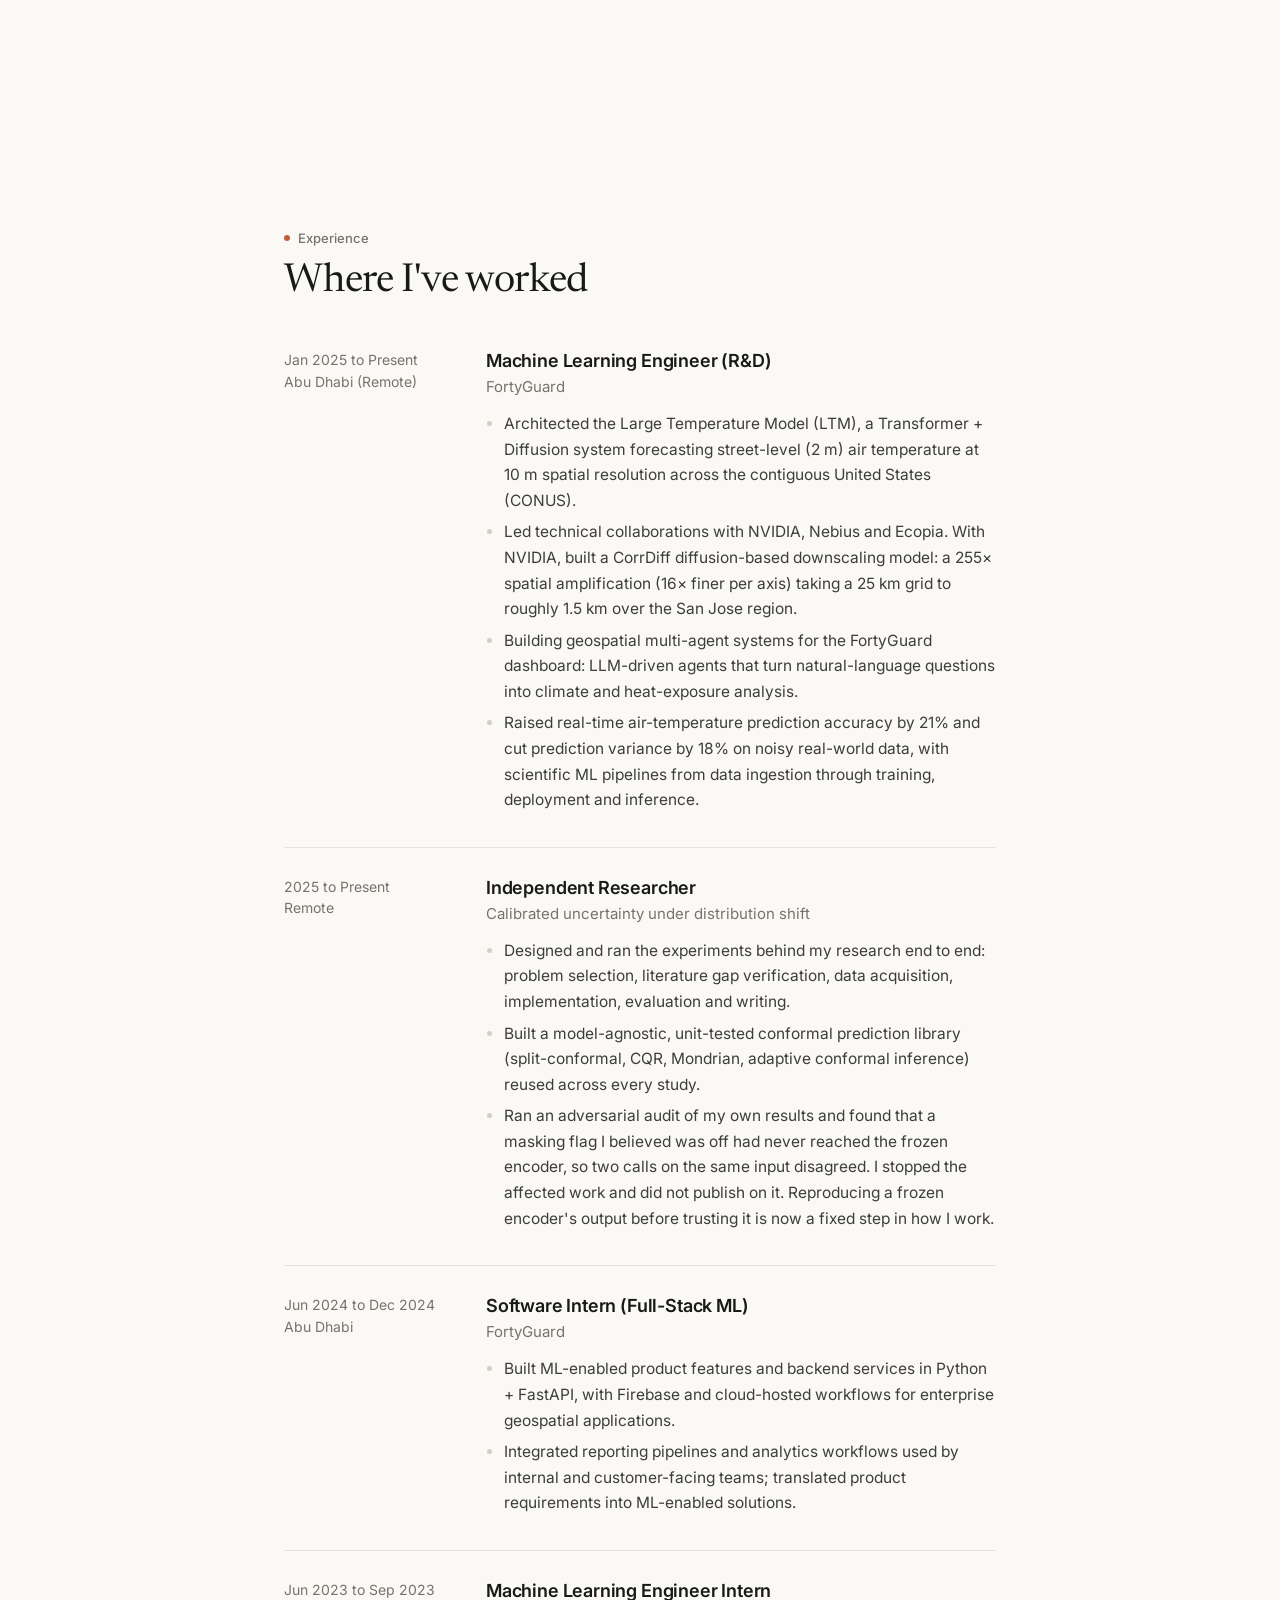
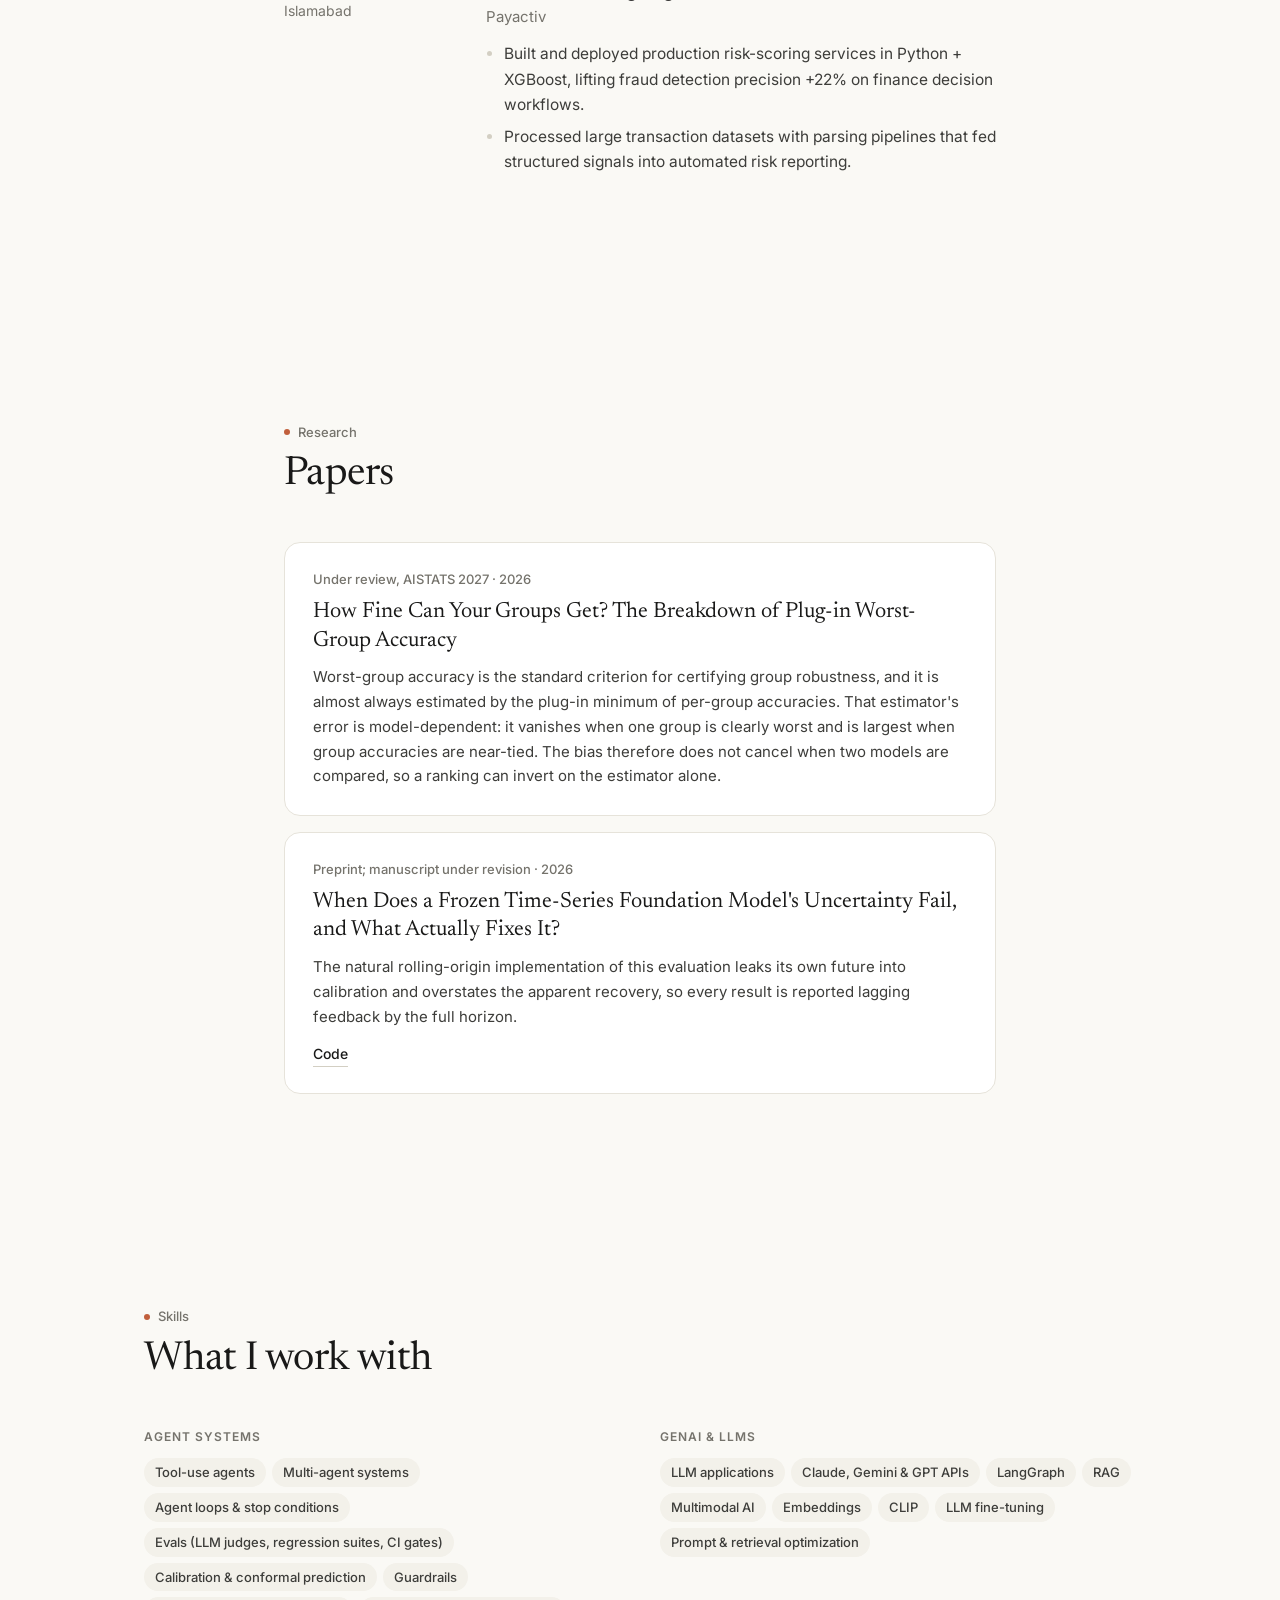
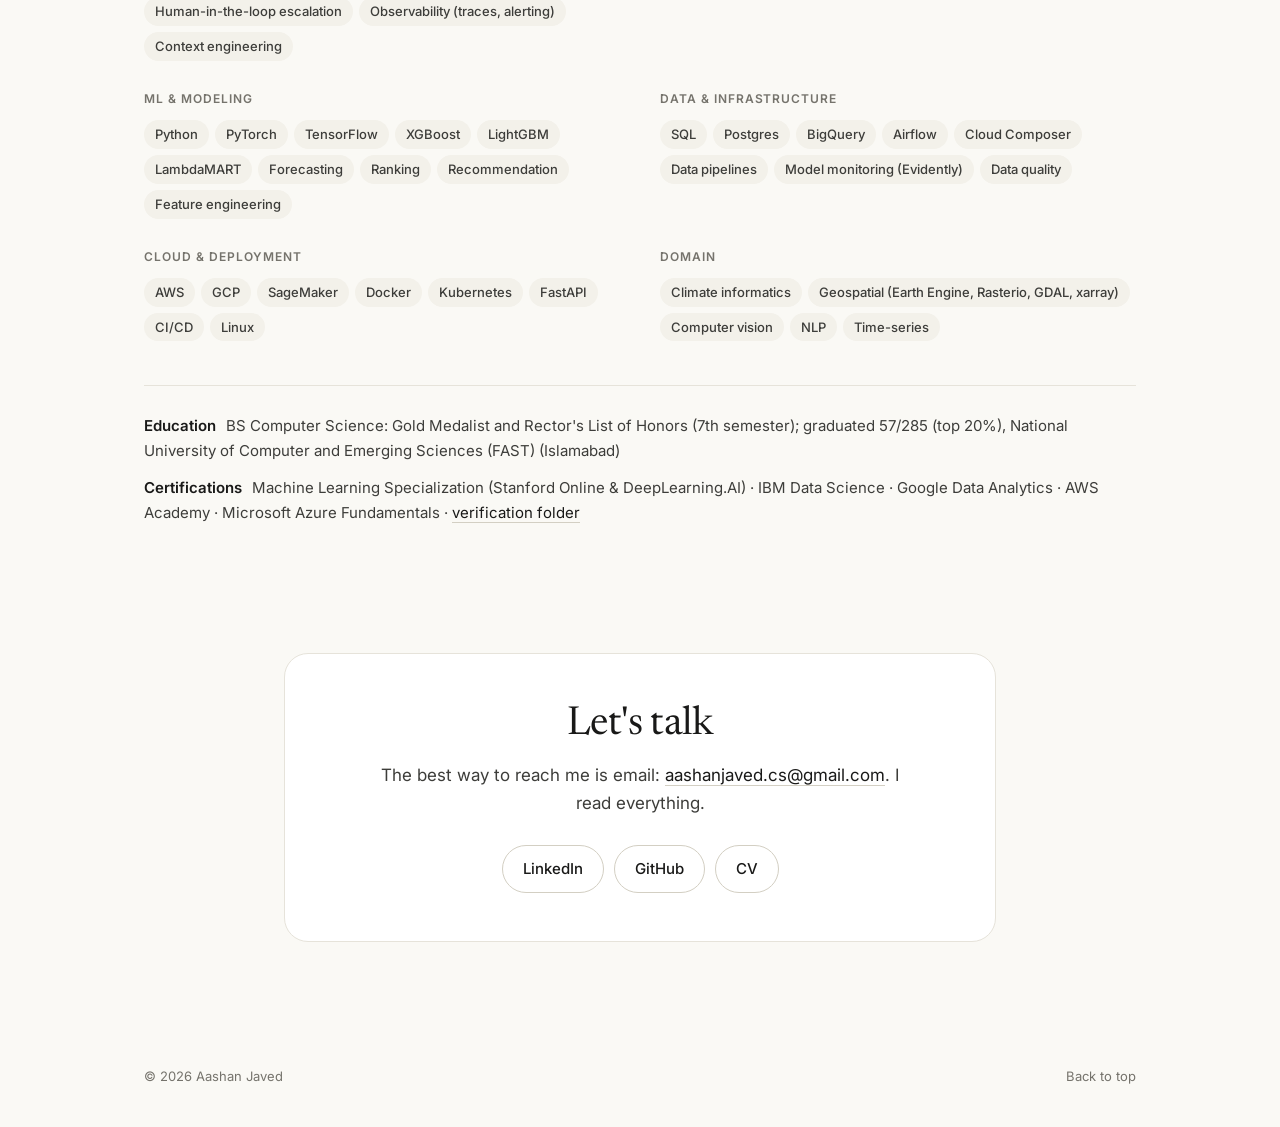
==== commit e5d938d9: "Hero: describe what I do, my focus and what I enjoy; keep specific work in Experience The headline n" ====
--- a/index.html
+++ b/index.html
@@ -4,7 +4,7 @@
   <meta charset="utf-8"/>
   <meta name="viewport" content="width=device-width, initial-scale=1"/>
   <title>Aashan Javed, AI Engineer</title>
-  <meta name="description" content="AI engineer building agents that run unattended in production: evals, guardrails and observability. Geospatial AI at FortyGuard."/>
+  <meta name="description" content="AI engineer building agents and machine learning systems that hold up in production: evals, guardrails, calibrated uncertainty and observability."/>
   <link rel="canonical" href="https://aashanjaved.com"/>
   <meta property="og:title" content="Aashan Javed, AI Engineer"/>
   <meta property="og:description" content="Reliable AI agents in production: evals, guardrails, observability."/>
--- a/assets/css/style.css
+++ b/assets/css/style.css
@@ -89,7 +89,7 @@
 .hero{ max-width: 820px; }
 .hero .kicker{ color: var(--muted); font-size: 15px; margin: 0 0 22px; font-weight: 500; }
 .hero .name{ margin: 0 0 26px; }
-.hero .tagline{ font-size: 21px; line-height: 1.55; color: var(--text-2); margin: 0 0 38px; max-width: 700px; }
+.hero .tagline{ font-size: 21px; line-height: 1.55; color: var(--text-2); margin: 0 0 38px; max-width: 780px; }
 .hero-actions{ display: flex; flex-wrap: wrap; gap: 10px; }
 
 /* Buttons */
